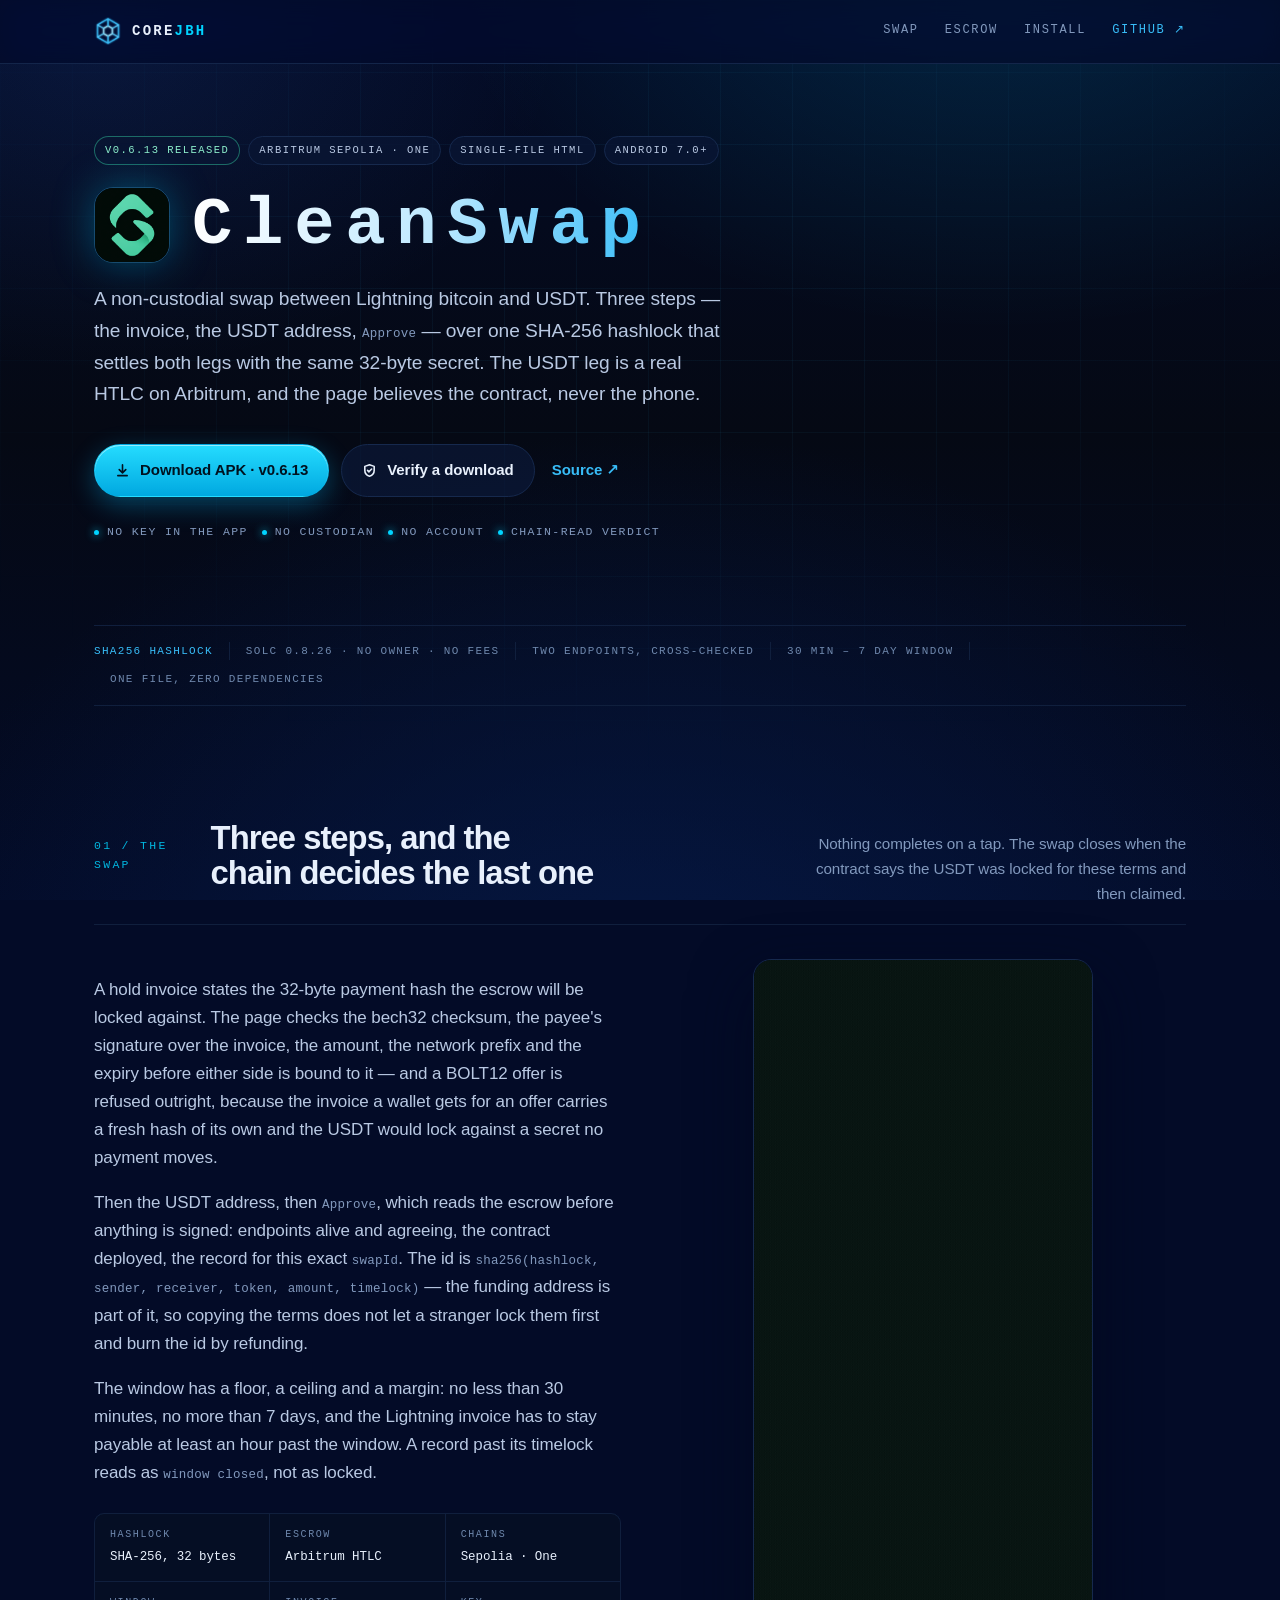
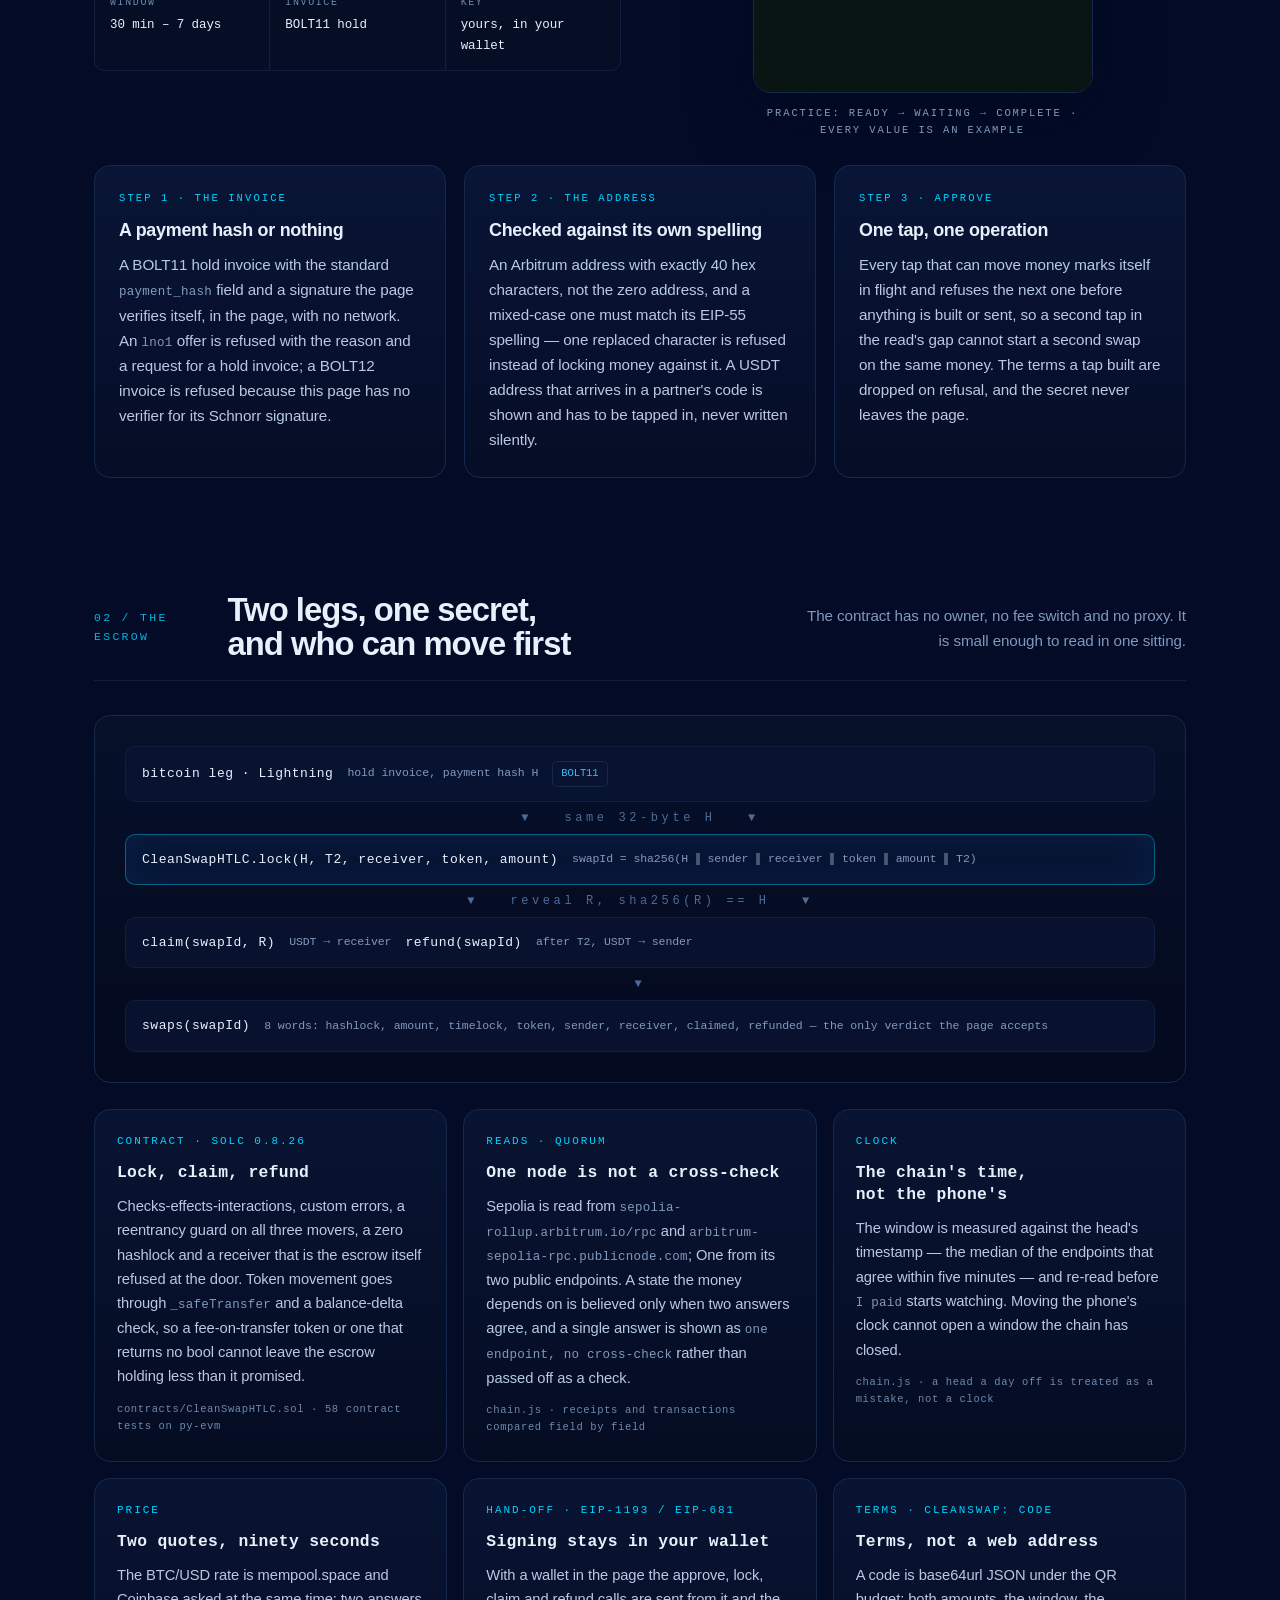
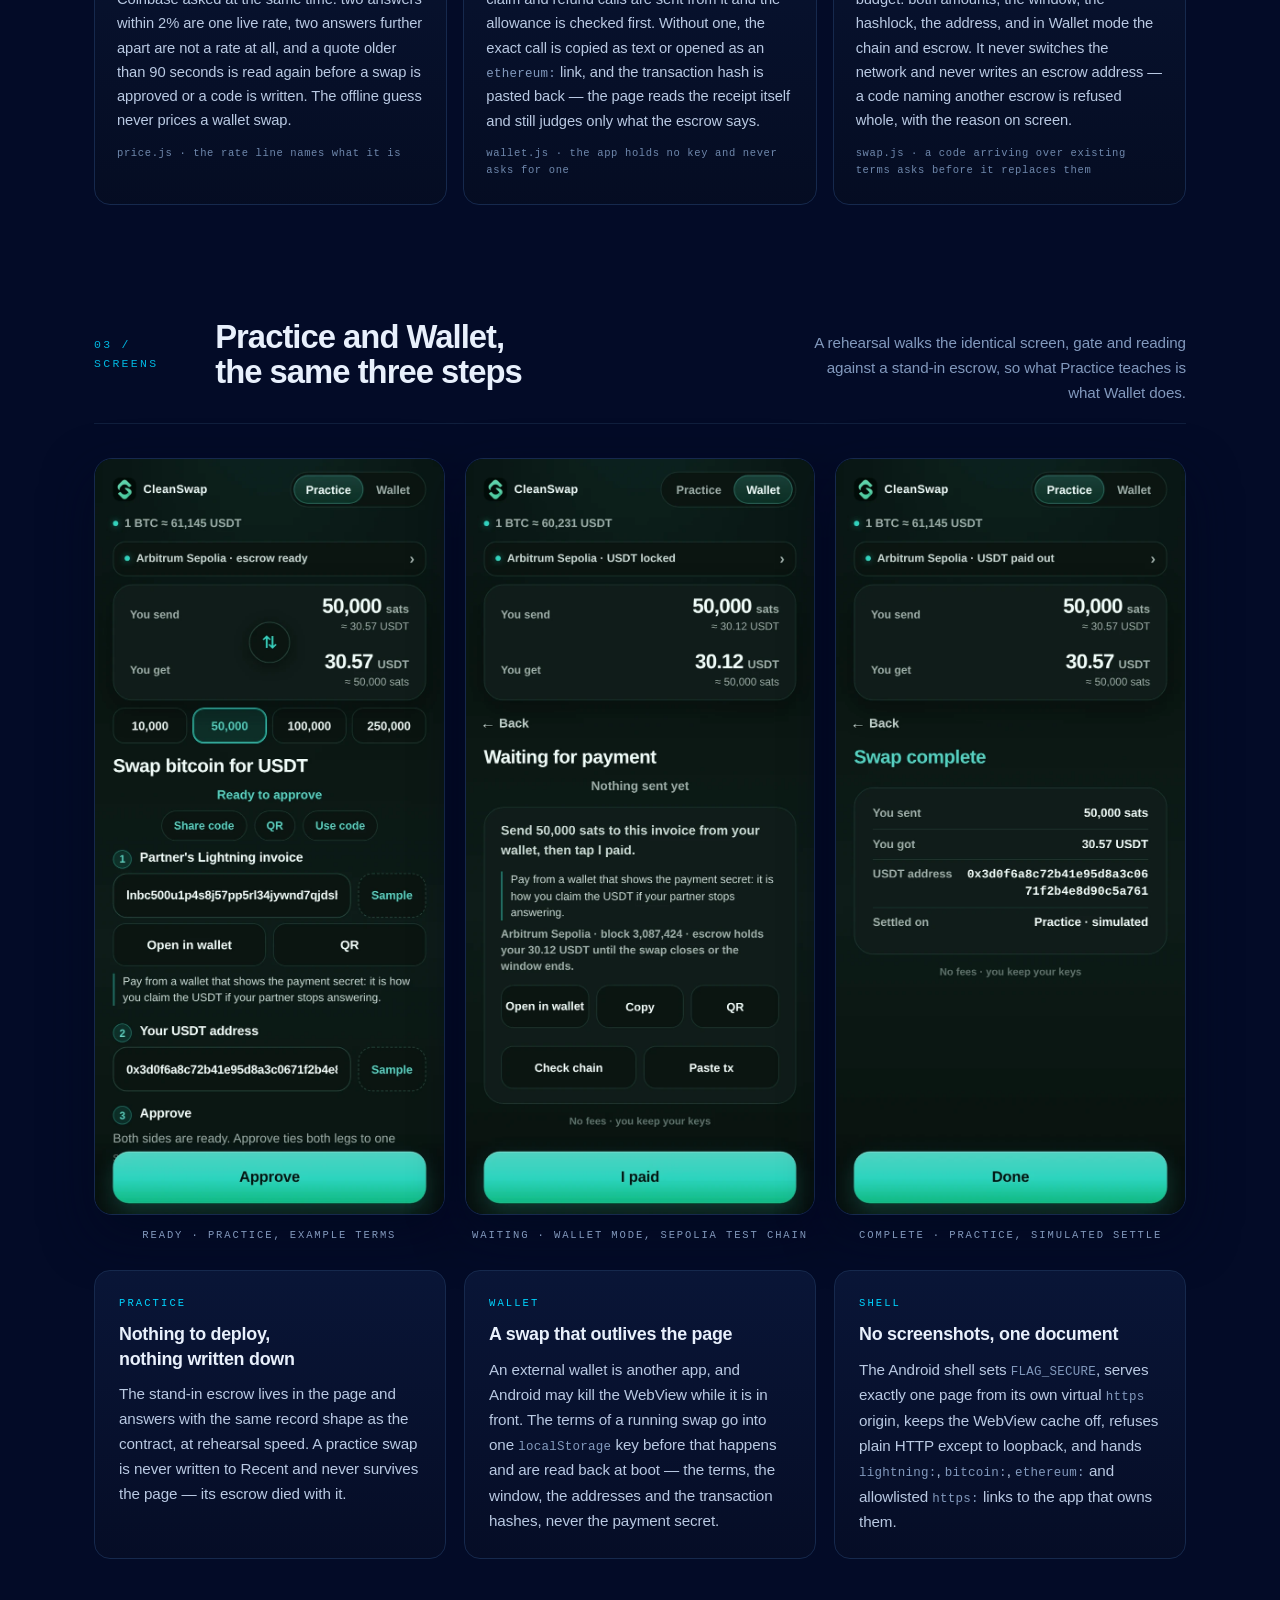
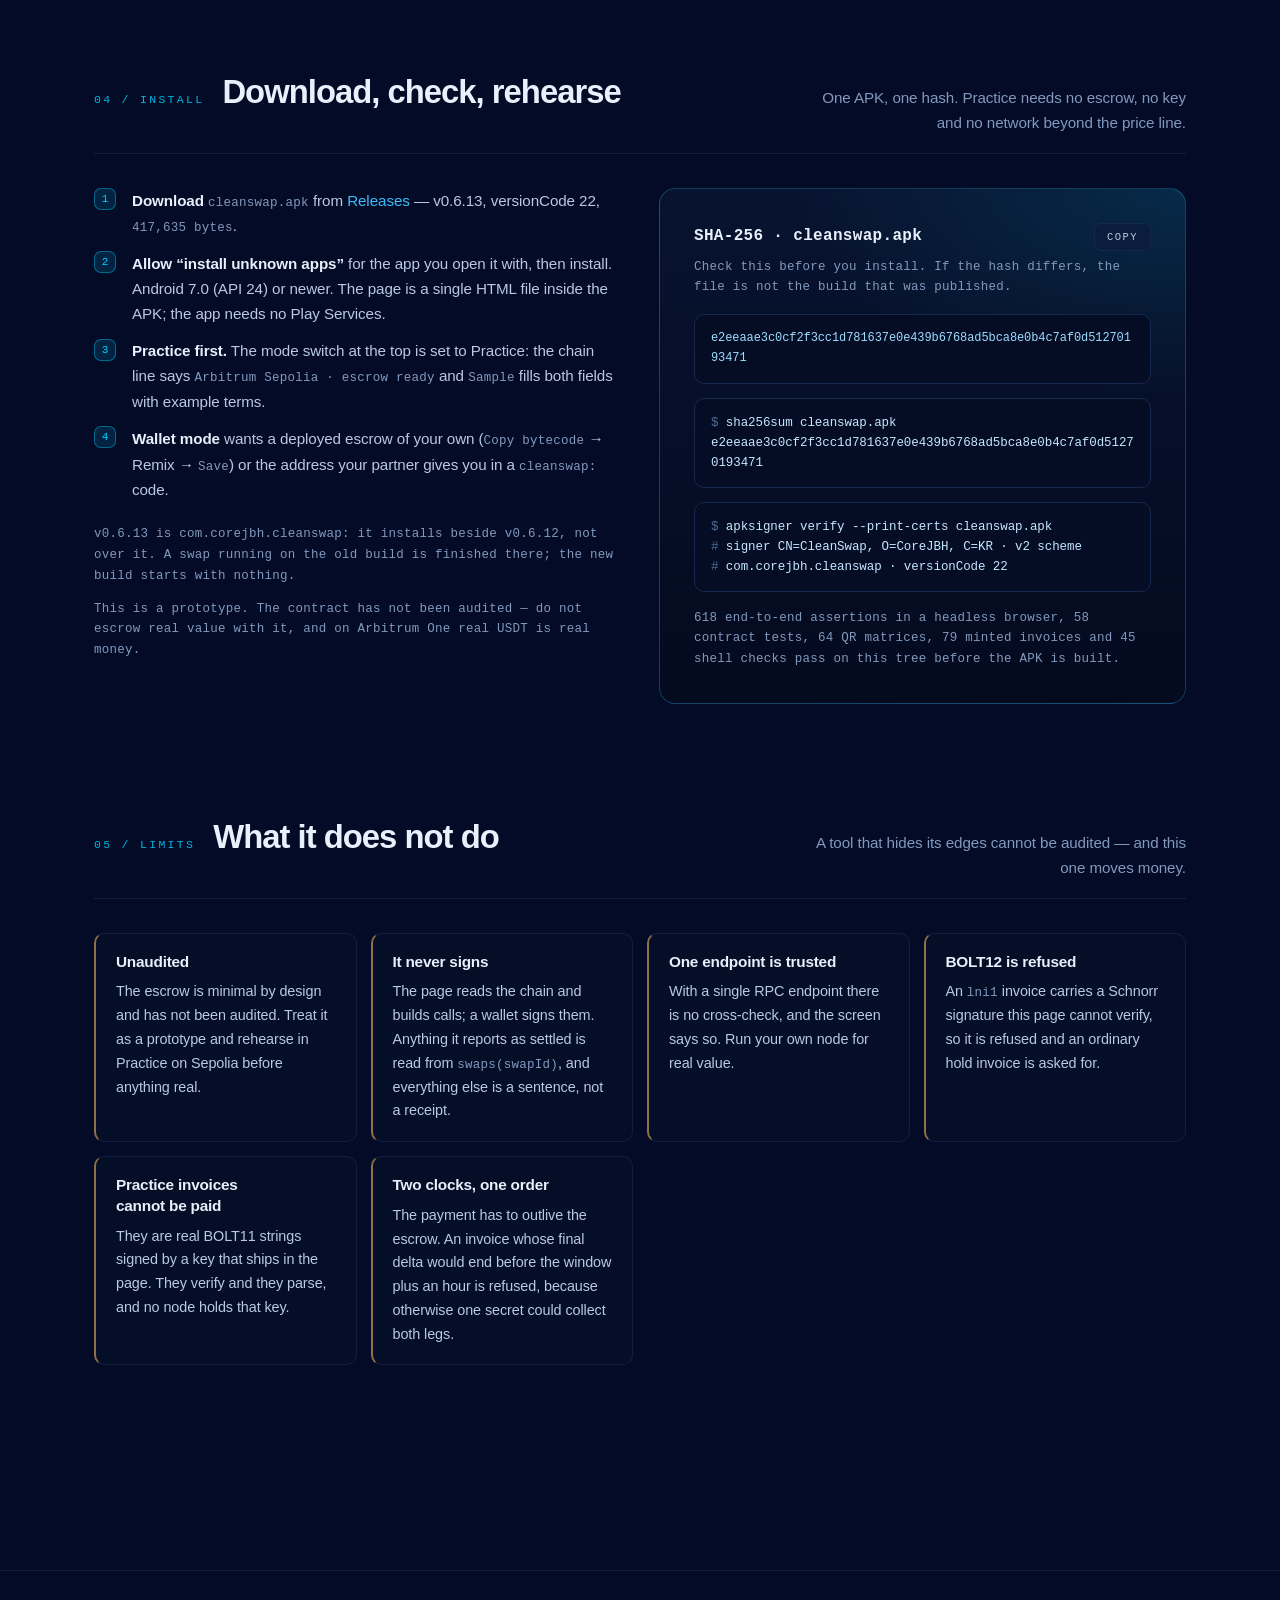
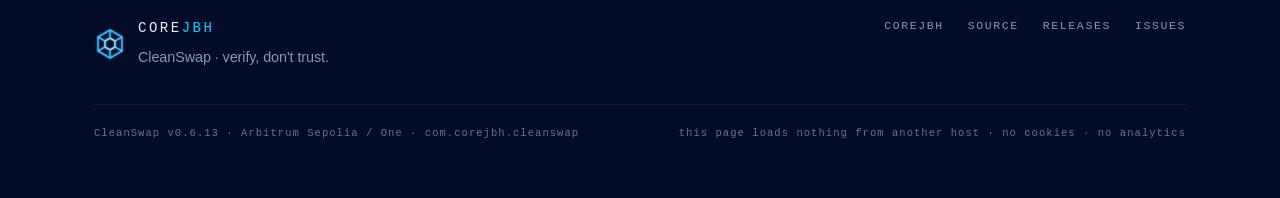
==== cleanswap/index.html @ 95253bc8 "Pages for ZeroWallet, CleanSwap and NodePulse: the four apps now each have one Hashes and PocketCore" ====
<!DOCTYPE html>
<html lang="en">
<head>
<meta charset="utf-8">
<meta name="viewport" content="width=device-width, initial-scale=1">
<title>CleanSwap — a Lightning bitcoin ⇄ USDT swap with both legs locked first</title>
<meta name="description" content="CleanSwap swaps Lightning bitcoin for USDT, or USDT for bitcoin, in one HTML file. A SHA-256 hashlock, a real HTLC escrow on Arbitrum, three steps, and a page that reads the chain instead of believing the phone. No key in the app, no custodian.">
<meta name="author" content="CoreJBH">
<meta name="theme-color" content="#030B27">
<meta name="color-scheme" content="dark">
<meta name="application-name" content="CoreJBH">
<meta name="mobile-web-app-capable" content="yes">
<meta name="apple-mobile-web-app-capable" content="yes">
<meta name="apple-mobile-web-app-status-bar-style" content="black">
<meta name="apple-mobile-web-app-title" content="CoreJBH">
<meta property="og:type" content="website">
<meta property="og:title" content="CleanSwap — Lightning bitcoin ⇄ USDT, both legs locked first">
<meta property="og:description" content="A non-custodial atomic swap in a single HTML file: one SHA-256 hashlock, a real escrow on Arbitrum, and a verdict the page reads from the contract.">
<meta property="og:url" content="https://corejbh.github.io/cleanswap/">
<meta property="og:image" content="https://corejbh.github.io/assets/img/icon-cleanswap-512.png">
<meta name="twitter:card" content="summary">
<link rel="canonical" href="https://corejbh.github.io/cleanswap/">
<link rel="icon" href="../assets/img/favicon-32.png?v=2026-11-28a" sizes="32x32" type="image/png">
<link rel="icon" href="../assets/img/icon-192.png?v=2026-11-28a" sizes="192x192" type="image/png">
<link rel="icon" href="../assets/img/icon-512.png?v=2026-11-28a" sizes="512x512" type="image/png">
<link rel="apple-touch-icon" href="../assets/img/apple-touch-icon.png?v=2026-11-28a" sizes="180x180">
<link rel="manifest" href="/manifest.webmanifest?v=2026-11-22g">
<link rel="stylesheet" href="../assets/css/site.css?v=2026-11-28a">
</head>
<body>
<a class="skip" href="#main">Skip to content</a>

<header class="site-head">
  <div class="wrap">
    <a class="brand" href="../" aria-label="CoreJBH home">
      <img class="brand-mark" src="../assets/img/tesseract-mark.png?v=2026-11-22f" width="30" height="30" alt="" decoding="async">
      <span class="word">CORE<span class="dot">JBH</span></span>
    </a>
    <nav class="site-nav" aria-label="Main">
      <a href="#swap">Swap</a>
      <a href="#escrow" class="opt">Escrow</a>
      <a href="#install">Install</a>
      <a class="gh" href="https://github.com/CoreJBH/cleanswap" rel="noopener">GitHub &#8599;</a>
    </nav>
  </div>
</header>

<main id="main">

  <section class="hero app-hero hero-solo">
    <div class="wrap hero-grid">
      <div class="hero-copy">
        <div class="badge-row">
          <span class="badge live">v0.6.13 released</span>
          <span class="badge">Arbitrum Sepolia · One</span>
          <span class="badge">single-file HTML</span>
          <span class="badge">Android 7.0+</span>
        </div>
        <div class="mark-row">
          <img class="app-icon" src="../assets/img/icon-cleanswap-512.png?v=2026-11-28a" width="76" height="76" alt="CleanSwap app icon: two mint-green arrows turning around each other" decoding="async">
          <h1 class="wordmark">CleanSwap</h1>
        </div>
        <p class="lead" style="margin-top:20px">A non-custodial swap between Lightning bitcoin and USDT. Three steps — the
          invoice, the USDT address, <span class="mono">Approve</span> — over one SHA-256 hashlock that settles both
          legs with the same 32-byte secret. The USDT leg is a real HTLC on Arbitrum, and the page believes the
          contract, never the phone.</p>
        <div class="actions">
          <a class="btn btn-primary" href="https://github.com/CoreJBH/cleanswap/releases/latest/download/cleanswap.apk" rel="noopener">
            <svg viewBox="0 0 16 16" aria-hidden="true" fill="none" stroke="currentColor" stroke-width="1.7" stroke-linecap="round" stroke-linejoin="round"><path d="M8 2v8M4.5 7 8 10.5 11.5 7M3 13.5h10"/></svg>
            Download APK · v0.6.13
          </a>
          <a class="btn btn-ghost" href="#install">
            <svg viewBox="0 0 16 16" aria-hidden="true" fill="none" stroke="currentColor" stroke-width="1.7" stroke-linecap="round" stroke-linejoin="round"><path d="M8 1.8 13 3.6v4.1c0 3-2 5.4-5 6.5-3-1.1-5-3.5-5-6.5V3.6L8 1.8Z"/><path d="m5.9 7.9 1.5 1.5 2.9-3"/></svg>
            Verify a download
          </a>
          <a class="btn btn-link" href="https://github.com/CoreJBH/cleanswap" rel="noopener">Source &#8599;</a>
        </div>
        <p class="hero-note">
          <span>no key in the app</span><span>no custodian</span><span>no account</span><span>chain-read verdict</span>
        </p>
      </div>
    </div>
  </section>

  <div class="wrap">
    <div class="strip" aria-label="At a glance">
      <span><b>sha256 hashlock</b></span>
      <span>solc 0.8.26 · no owner · no fees</span>
      <span>two endpoints, cross-checked</span>
      <span>30 min – 7 day window</span>
      <span>one file, zero dependencies</span>
    </div>
  </div>

  <section class="sec" id="swap">
    <div class="wrap">
      <div class="sec-head">
        <span class="idx">01 / THE SWAP</span>
        <h2>Three steps, and the chain decides the last one</h2>
        <p>Nothing completes on a tap. The swap closes when the contract says the USDT was locked for these terms and
          then claimed.</p>
      </div>

      <div class="two-col">
        <div>
          <p style="color:var(--ink-dim)">A hold invoice states the 32-byte payment hash the escrow will be locked
            against. The page checks the bech32 checksum, the payee's signature over the invoice, the amount, the
            network prefix and the expiry before either side is bound to it — and a BOLT12 offer is refused outright,
            because the invoice a wallet gets for an offer carries a fresh hash of its own and the USDT would lock
            against a secret no payment moves.</p>
          <p style="color:var(--ink-dim)">Then the USDT address, then <span class="mono">Approve</span>, which reads
            the escrow before anything is signed: endpoints alive and agreeing, the contract deployed, the record for
            this exact <span class="mono">swapId</span>. The id is
            <span class="mono">sha256(hashlock, sender, receiver, token, amount, timelock)</span> — the funding address
            is part of it, so copying the terms does not let a stranger lock them first and burn the id by
            refunding.</p>
          <p style="color:var(--ink-dim)">The window has a floor, a ceiling and a margin: no less than 30 minutes, no
            more than 7 days, and the Lightning invoice has to stay payable at least an hour past the window. A
            record past its timelock reads as <span class="mono">window closed</span>, not as locked.</p>

          <dl class="facts">
            <div><dt>hashlock</dt><dd>SHA-256, 32 bytes</dd></div>
            <div><dt>escrow</dt><dd>Arbitrum HTLC</dd></div>
            <div><dt>chains</dt><dd>Sepolia · One</dd></div>
            <div><dt>window</dt><dd>30 min – 7 days</dd></div>
            <div><dt>invoice</dt><dd>BOLT11 hold</dd></div>
            <div><dt>key</dt><dd>yours, in your wallet</dd></div>
          </dl>
        </div>

        <div class="shots" style="grid-template-columns:minmax(0,1fr);justify-items:center">
          <figure class="shot reveal shot-demo">
            <img src="../assets/img/cs-demo.gif" width="400" height="866" alt="CleanSwap in Practice mode: the form with an example invoice and address, Approve, the Waiting for payment screen, then Swap complete with the same 50,000 sats and 30.57 USDT" loading="lazy" decoding="async">
            <figcaption>Practice: ready → waiting → complete · every value is an example</figcaption>
          </figure>
        </div>
      </div>

      <div class="grid" style="margin-top:26px">
        <div class="card">
          <p class="kicker">Step 1 · the invoice</p>
          <h3>A payment hash or nothing</h3>
          <p>A BOLT11 hold invoice with the standard <span class="mono">payment_hash</span> field and a signature the
            page verifies itself, in the page, with no network. An <span class="mono">lno1</span> offer is refused
            with the reason and a request for a hold invoice; a BOLT12 invoice is refused because this page has no
            verifier for its Schnorr signature.</p>
        </div>
        <div class="card">
          <p class="kicker">Step 2 · the address</p>
          <h3>Checked against its own spelling</h3>
          <p>An Arbitrum address with exactly 40 hex characters, not the zero address, and a mixed-case one must
            match its EIP-55 spelling — one replaced character is refused instead of locking money against it. A
            USDT address that arrives in a partner's code is shown and has to be tapped in, never written silently.</p>
        </div>
        <div class="card">
          <p class="kicker">Step 3 · approve</p>
          <h3>One tap, one operation</h3>
          <p>Every tap that can move money marks itself in flight and refuses the next one before anything is built
            or sent, so a second tap in the read's gap cannot start a second swap on the same money. The terms a tap
            built are dropped on refusal, and the secret never leaves the page.</p>
        </div>
      </div>
    </div>
  </section>

  <section class="sec" id="escrow">
    <div class="wrap">
      <div class="sec-head">
        <span class="idx">02 / THE ESCROW</span>
        <h2>Two legs, one secret, and who can move first</h2>
        <p>The contract has no owner, no fee switch and no proxy. It is small enough to read in one sitting.</p>
      </div>

      <div class="arch reveal" role="img" aria-label="Diagram: the Lightning leg's invoice payment hash H is the same value the clean swap escrow locks against; the 32-byte secret R that pays the invoice also claims the USDT escrow, and after the timelock the escrow can be refunded.">
        <div class="layer"><span class="lbl">bitcoin leg · Lightning</span><span class="note">hold invoice, payment hash H</span><span class="chip">BOLT11</span></div>
        <div class="down">&#9660; &nbsp; same 32-byte H &nbsp; &#9660;</div>
        <div class="layer core"><span class="lbl">CleanSwapHTLC.lock(H, T2, receiver, token, amount)</span><span class="note">swapId = sha256(H ‖ sender ‖ receiver ‖ token ‖ amount ‖ T2)</span></div>
        <div class="down">&#9660; &nbsp; reveal R, sha256(R) == H &nbsp; &#9660;</div>
        <div class="layer"><span class="lbl">claim(swapId, R)</span><span class="note">USDT → receiver</span><span class="lbl">refund(swapId)</span><span class="note">after T2, USDT → sender</span></div>
        <div class="down">&#9660;</div>
        <div class="layer"><span class="lbl">swaps(swapId)</span><span class="note">8 words: hashlock, amount, timelock, token, sender, receiver, claimed, refunded — the only verdict the page accepts</span></div>
      </div>

      <div class="spec-grid" style="margin-top:26px">
        <article class="spec reveal">
          <p class="sym">Contract · solc 0.8.26</p>
          <h3>Lock, claim, refund</h3>
          <p>Checks-effects-interactions, custom errors, a reentrancy guard on all three movers, a zero hashlock and a
            receiver that is the escrow itself refused at the door. Token movement goes through
            <span class="mono">_safeTransfer</span> and a balance-delta check, so a fee-on-transfer token or one that
            returns no bool cannot leave the escrow holding less than it promised.</p>
          <span class="where">contracts/CleanSwapHTLC.sol · 58 contract tests on py-evm</span>
        </article>

        <article class="spec reveal">
          <p class="sym">Reads · quorum</p>
          <h3>One node is not a cross-check</h3>
          <p>Sepolia is read from <span class="mono">sepolia-rollup.arbitrum.io/rpc</span> and
            <span class="mono">arbitrum-sepolia-rpc.publicnode.com</span>; One from its two public endpoints. A state
            the money depends on is believed only when two answers agree, and a single answer is shown as
            <span class="mono">one endpoint, no cross-check</span> rather than passed off as a check.</p>
          <span class="where">chain.js · receipts and transactions compared field by field</span>
        </article>

        <article class="spec reveal">
          <p class="sym">Clock</p>
          <h3>The chain's time, not the phone's</h3>
          <p>The window is measured against the head's timestamp — the median of the endpoints that agree within five
            minutes — and re-read before <span class="mono">I paid</span> starts watching. Moving the phone's clock
            cannot open a window the chain has closed.</p>
          <span class="where">chain.js · a head a day off is treated as a mistake, not a clock</span>
        </article>

        <article class="spec reveal">
          <p class="sym">Price</p>
          <h3>Two quotes, ninety seconds</h3>
          <p>The BTC/USD rate is mempool.space and Coinbase asked at the same time: two answers within 2% are one live
            rate, two answers further apart are not a rate at all, and a quote older than 90 seconds is read again
            before a swap is approved or a code is written. The offline guess never prices a wallet swap.</p>
          <span class="where">price.js · the rate line names what it is</span>
        </article>

        <article class="spec reveal">
          <p class="sym">Hand-off · EIP-1193 / EIP-681</p>
          <h3>Signing stays in your wallet</h3>
          <p>With a wallet in the page the approve, lock, claim and refund calls are sent from it and the allowance is
            checked first. Without one, the exact call is copied as text or opened as an
            <span class="mono">ethereum:</span> link, and the transaction hash is pasted back — the page reads the
            receipt itself and still judges only what the escrow says.</p>
          <span class="where">wallet.js · the app holds no key and never asks for one</span>
        </article>

        <article class="spec reveal">
          <p class="sym">Terms · cleanswap: code</p>
          <h3>Terms, not a web address</h3>
          <p>A code is base64url JSON under the QR budget: both amounts, the window, the hashlock, the address, and in
            Wallet mode the chain and escrow. It never switches the network and never writes an escrow address — a
            code naming another escrow is refused whole, with the reason on screen.</p>
          <span class="where">swap.js · a code arriving over existing terms asks before it replaces them</span>
        </article>
      </div>
    </div>
  </section>

  <section class="sec" id="screens">
    <div class="wrap">
      <div class="sec-head">
        <span class="idx">03 / SCREENS</span>
        <h2>Practice and Wallet, the same three steps</h2>
        <p>A rehearsal walks the identical screen, gate and reading against a stand-in escrow, so what Practice teaches
          is what Wallet does.</p>
      </div>

      <div class="shots">
        <figure class="shot reveal">
          <img src="../assets/img/cs-ready.webp" width="760" height="1645" alt="CleanSwap ready to approve in Practice: Arbitrum Sepolia, 50,000 sats to 30.57 USDT, the partner's invoice field with a Sample button, the USDT address field, and the Approve button" loading="lazy" decoding="async">
          <figcaption>Ready · Practice, example terms</figcaption>
        </figure>
        <figure class="shot reveal">
          <img src="../assets/img/cs-wallet.webp" width="760" height="1645" alt="CleanSwap in Wallet mode: the chain line reads Arbitrum Sepolia, USDT locked, block 3,087,424, and the screen says Waiting for payment with I paid at the bottom" loading="lazy" decoding="async">
          <figcaption>Waiting · Wallet mode, Sepolia test chain</figcaption>
        </figure>
        <figure class="shot reveal">
          <img src="../assets/img/cs-complete.webp" width="760" height="1645" alt="CleanSwap Swap complete: 50,000 sats sent, 30.57 USDT received, the USDT address in full, and Settled on Practice · simulated" loading="lazy" decoding="async">
          <figcaption>Complete · Practice, simulated settle</figcaption>
        </figure>
      </div>

      <div class="grid" style="margin-top:26px">
        <div class="card">
          <p class="kicker">Practice</p>
          <h3>Nothing to deploy, nothing written down</h3>
          <p>The stand-in escrow lives in the page and answers with the same record shape as the contract, at
            rehearsal speed. A practice swap is never written to Recent and never survives the page — its escrow died
            with it.</p>
        </div>
        <div class="card">
          <p class="kicker">Wallet</p>
          <h3>A swap that outlives the page</h3>
          <p>An external wallet is another app, and Android may kill the WebView while it is in front. The terms of a
            running swap go into one <span class="mono">localStorage</span> key before that happens and are read back
            at boot — the terms, the window, the addresses and the transaction hashes, never the payment secret.</p>
        </div>
        <div class="card">
          <p class="kicker">Shell</p>
          <h3>No screenshots, one document</h3>
          <p>The Android shell sets <span class="mono">FLAG_SECURE</span>, serves exactly one page from its own
            virtual <span class="mono">https</span> origin, keeps the WebView cache off, refuses plain HTTP except to
            loopback, and hands <span class="mono">lightning:</span>, <span class="mono">bitcoin:</span>,
            <span class="mono">ethereum:</span> and allowlisted <span class="mono">https:</span> links to the app that
            owns them.</p>
        </div>
      </div>
    </div>
  </section>

  <section class="sec" id="install">
    <div class="wrap">
      <div class="sec-head">
        <span class="idx">04 / INSTALL</span>
        <h2>Download, check, rehearse</h2>
        <p>One APK, one hash. Practice needs no escrow, no key and no network beyond the price line.</p>
      </div>

      <div class="two-col">
        <div>
          <ul class="checks steps">
            <li><b>Download</b> <span class="mono">cleanswap.apk</span> from
              <a href="https://github.com/CoreJBH/cleanswap/releases/latest" rel="noopener">Releases</a> — v0.6.13,
              versionCode 22, <span class="mono">417,635 bytes</span>.</li>
            <li><b>Allow “install unknown apps”</b> for the app you open it with, then install. Android 7.0 (API 24)
              or newer. The page is a single HTML file inside the APK; the app needs no Play Services.</li>
            <li><b>Practice first.</b> The mode switch at the top is set to Practice: the chain line says
              <span class="mono">Arbitrum Sepolia · escrow ready</span> and <span class="mono">Sample</span> fills both
              fields with example terms.</li>
            <li><b>Wallet mode</b> wants a deployed escrow of your own (<span class="mono">Copy bytecode</span> →
              Remix → <span class="mono">Save</span>) or the address your partner gives you in a
              <span class="mono">cleanswap:</span> code.</li>
          </ul>
          <p class="mono" style="margin-top:22px">v0.6.13 is <span class="mono">com.corejbh.cleanswap</span>: it
            installs beside v0.6.12, not over it. A swap running on the old build is finished there; the new build
            starts with nothing.</p>
          <p class="mono">This is a prototype. The contract has not been audited — do not escrow real value with it,
            and on Arbitrum One real USDT is real money.</p>
        </div>

        <div class="verify">
          <div class="verify-head">
            <h3>SHA-256 · cleanswap.apk</h3>
            <button class="copy" type="button" data-copy="apk-sha">copy</button>
          </div>
          <p class="mono" style="margin:0">Check this before you install. If the hash differs, the file is not the
            build that was published.</p>
          <div class="hash">
            <code id="apk-sha">e2eeaae3c0cf2f3cc1d781637e0e439b6768ad5bca8e0b4c7af0d51270193471</code>
          </div>
          <pre class="cmd wrap"><span class="p">$</span> sha256sum cleanswap.apk
e2eeaae3c0cf2f3cc1d781637e0e439b6768ad5bca8e0b4c7af0d51270193471</pre>
          <pre class="cmd"><span class="p">$</span> apksigner verify --print-certs cleanswap.apk
<span class="p">#</span> signer CN=CleanSwap, O=CoreJBH, C=KR · v2 scheme
<span class="p">#</span> com.corejbh.cleanswap · versionCode 22</pre>
          <p class="mono" style="margin:16px 0 0">618 end-to-end assertions in a headless browser, 58 contract tests,
            64 QR matrices, 79 minted invoices and 45 shell checks pass on this tree before the APK is built.</p>
        </div>
      </div>
    </div>
  </section>

  <section class="sec" id="limits">
    <div class="wrap">
      <div class="sec-head">
        <span class="idx">05 / LIMITS</span>
        <h2>What it does not do</h2>
        <p>A tool that hides its edges cannot be audited — and this one moves money.</p>
      </div>
      <div class="limits">
        <div class="limit"><h3>Unaudited</h3><p>The escrow is minimal by design and has not been audited. Treat it as a prototype and rehearse in Practice on Sepolia before anything real.</p></div>
        <div class="limit"><h3>It never signs</h3><p>The page reads the chain and builds calls; a wallet signs them. Anything it reports as settled is read from <span class="mono">swaps(swapId)</span>, and everything else is a sentence, not a receipt.</p></div>
        <div class="limit"><h3>One endpoint is trusted</h3><p>With a single RPC endpoint there is no cross-check, and the screen says so. Run your own node for real value.</p></div>
        <div class="limit"><h3>BOLT12 is refused</h3><p>An <span class="mono">lni1</span> invoice carries a Schnorr signature this page cannot verify, so it is refused and an ordinary hold invoice is asked for.</p></div>
        <div class="limit"><h3>Practice invoices cannot be paid</h3><p>They are real BOLT11 strings signed by a key that ships in the page. They verify and they parse, and no node holds that key.</p></div>
        <div class="limit"><h3>Two clocks, one order</h3><p>The payment has to outlive the escrow. An invoice whose final delta would end before the window plus an hour is refused, because otherwise one secret could collect both legs.</p></div>
      </div>
    </div>
  </section>

</main>

<footer class="site-foot">
  <div class="wrap">
    <div class="foot-grid">
      <div class="foot-brand">
        <img class="brand-mark" src="../assets/img/tesseract-mark.png?v=2026-11-22f" width="30" height="30" alt="" decoding="async">
        <div>
          <div class="word">CORE<span class="dot" style="color:var(--cyan)">JBH</span></div>
          <p class="tagline">CleanSwap · verify, don't trust.</p>
        </div>
      </div>
      <nav class="foot-links" aria-label="Footer">
        <a href="../">CoreJBH</a>
        <a href="https://github.com/CoreJBH/cleanswap" rel="noopener">Source</a>
        <a href="https://github.com/CoreJBH/cleanswap/releases/latest" rel="noopener">Releases</a>
        <a href="https://github.com/CoreJBH/cleanswap/issues" rel="noopener">Issues</a>
      </nav>
    </div>
    <div class="foot-note">
      <span>CleanSwap v0.6.13 · Arbitrum Sepolia / One · com.corejbh.cleanswap</span>
      <span>this page loads nothing from another host · no cookies · no analytics</span>
    </div>
  </div>
</footer>

<script src="../assets/js/site.js?v=2026-11-22f" defer></script>
</body>
</html>
---- assets/css/site.css ----
/* CoreJBH — verify, don't trust.
   One stylesheet, no imports, no external fonts, no trackers. */

:root {
  --bg: #030b27;
  --bg-deep: #050914;
  --panel: #07122e;
  --panel-2: #0a1738;
  --line: #16294d;
  --line-soft: #101f3d;
  --ink: #e8f0fc;
  --ink-dim: #b9c9e3;
  --muted: #8299bd;
  --cyan: #00d4ff;
  --sky: #38bdf8;
  --violet: #7c8cf8;
  --good: #35d6a4;

  --mono: ui-monospace, "SFMono-Regular", "JetBrains Mono", "Cascadia Mono",
    "Roboto Mono", Menlo, Consolas, "Liberation Mono", monospace;
  --sans: -apple-system, BlinkMacSystemFont, "Segoe UI", Roboto,
    "Helvetica Neue", Arial, "Liberation Sans", "Noto Sans", system-ui, sans-serif;

  --radius: 16px;
  --radius-sm: 10px;
  --wrap: 1140px;
  --head-h: 64px;
}

*,
*::before,
*::after { box-sizing: border-box; }

html {
  -webkit-text-size-adjust: 100%;
  scroll-behavior: smooth;
  scroll-padding-top: calc(var(--head-h) + 20px);
}

body {
  margin: 0;
  background: var(--bg);
  color: var(--ink);
  font-family: var(--sans);
  font-size: 17px;
  line-height: 1.65;
  letter-spacing: -0.005em;
  -webkit-font-smoothing: antialiased;
  text-rendering: optimizeLegibility;
  overflow-x: hidden;
}

/* Ambient light + a faint engineering grid. Both are pure CSS. */
body::before {
  content: "";
  position: fixed;
  inset: 0;
  z-index: -2;
  background:
    radial-gradient(900px 620px at 78% -6%, rgba(0, 212, 255, 0.14), transparent 62%),
    radial-gradient(760px 560px at 8% 4%, rgba(56, 124, 248, 0.11), transparent 60%),
    radial-gradient(1100px 900px at 50% 118%, rgba(6, 26, 71, 0.9), transparent 70%),
    linear-gradient(180deg, #030b27 0%, #050914 48%, #030b27 100%);
}

body::after {
  content: "";
  position: fixed;
  inset: 0;
  z-index: -1;
  pointer-events: none;
  background-image:
    linear-gradient(to right, rgba(56, 189, 248, 0.055) 1px, transparent 1px),
    linear-gradient(to bottom, rgba(56, 189, 248, 0.055) 1px, transparent 1px);
  background-size: 72px 72px;
  mask-image: radial-gradient(ellipse 85% 70% at 50% 32%, #000 25%, transparent 78%);
  -webkit-mask-image: radial-gradient(ellipse 85% 70% at 50% 32%, #000 25%, transparent 78%);
}

img { max-width: 100%; height: auto; display: block; }

a { color: var(--sky); text-decoration: none; }
a:hover { color: #7fe4ff; }

:focus-visible {
  outline: 2px solid var(--cyan);
  outline-offset: 3px;
  border-radius: 4px;
}

::selection { background: rgba(0, 212, 255, 0.28); color: #fff; }

.wrap {
  width: 100%;
  max-width: var(--wrap);
  margin: 0 auto;
  padding: 0 24px;
}

.skip {
  position: absolute;
  left: -9999px;
  top: 8px;
  background: var(--cyan);
  color: #00121f;
  padding: 10px 16px;
  border-radius: 8px;
  font-weight: 700;
  z-index: 100;
}
.skip:focus { left: 16px; }

/* ---------------------------------------------------------------- header */

.site-head {
  position: sticky;
  top: 0;
  z-index: 50;
  height: var(--head-h);
  display: flex;
  align-items: center;
  background: rgba(3, 11, 39, 0.72);
  border-bottom: 1px solid rgba(22, 41, 77, 0.9);
  backdrop-filter: saturate(160%) blur(14px);
  -webkit-backdrop-filter: saturate(160%) blur(14px);
}

.site-head .wrap {
  display: flex;
  align-items: center;
  gap: 18px;
}

.brand {
  display: inline-flex;
  align-items: center;
  gap: 10px;
  color: var(--ink);
  font-weight: 700;
  letter-spacing: 0.02em;
  font-size: 15px;
}
.brand:hover { color: #fff; }
.brand .brand-mark { width: 28px; height: 28px; flex: none; }
.brand .word { font-family: var(--mono); font-size: 14px; letter-spacing: 0.16em; }
.brand .dot { color: var(--cyan); }

.site-nav {
  margin-left: auto;
  display: flex;
  align-items: center;
  gap: 26px;
  font-family: var(--mono);
  font-size: 12px;
  letter-spacing: 0.14em;
  text-transform: uppercase;
}
.site-nav a {
  color: var(--muted);
  padding: 6px 0;
  border-bottom: 1px solid transparent;
  transition: color 0.18s ease, border-color 0.18s ease;
}
.site-nav a:hover { color: var(--ink); border-bottom-color: var(--cyan); }
.site-nav .gh { color: var(--sky); }

@media (max-width: 760px) {
  .site-nav { gap: 18px; font-size: 11px; letter-spacing: 0.1em; }
  .site-nav a.opt { display: none; }
}

@media (max-width: 460px) {
  .wrap { padding: 0 18px; }
  .brand .word { display: none; }
  .site-nav { gap: 14px; }
  .site-nav a:not(.gh):not(:first-child) { display: none; }
  .actions { flex-direction: column; align-items: stretch; }
  .btn { white-space: normal; text-align: center; justify-content: center; }
  .hero-note { justify-content: flex-start; }
  .strip span { padding: 0 12px; }
  .facts { grid-template-columns: repeat(auto-fit, minmax(120px, 1fr)); }
}

/* ---------------------------------------------------------------- type */

.eyebrow {
  display: inline-flex;
  align-items: center;
  gap: 10px;
  font-family: var(--mono);
  font-size: 11.5px;
  letter-spacing: 0.22em;
  text-transform: uppercase;
  color: var(--sky);
  margin: 0 0 22px;
}
.eyebrow::before {
  content: "";
  width: 26px;
  height: 1px;
  background: linear-gradient(90deg, transparent, var(--cyan));
}

h1, h2, h3 {
  font-weight: 700;
  line-height: 1.06;
  letter-spacing: -0.03em;
  margin: 0;
  text-wrap: balance;
}

.display {
  font-size: clamp(2.6rem, 7.2vw, 5.1rem);
  line-height: 0.98;
  letter-spacing: -0.045em;
  font-weight: 800;
}
.display .glow {
  background: linear-gradient(96deg, #ffffff 12%, #bde9ff 42%, var(--cyan) 78%);
  -webkit-background-clip: text;
  background-clip: text;
  color: transparent;
}

h2 { font-size: clamp(1.5rem, 2.6vw, 2.05rem); }
.nm { text-transform: none; }   /* project names are proper nouns, not labels */
h3 { font-size: 1.12rem; letter-spacing: -0.015em; line-height: 1.35; }

.lead {
  font-size: clamp(1.02rem, 1.5vw, 1.2rem);
  color: var(--ink-dim);
  max-width: 60ch;
  margin: 22px 0 0;
}

.mono {
  font-family: var(--mono);
  font-size: 12.5px;
  letter-spacing: 0.02em;
  color: var(--muted);
}

.sec { padding: clamp(64px, 9vw, 116px) 0; }
.sec + .sec { padding-top: 0; }

.sec-head {
  display: flex;
  align-items: baseline;
  gap: 18px;
  margin-bottom: 34px;
  border-bottom: 1px solid var(--line-soft);
  padding-bottom: 18px;
}
.sec-head .idx {
  font-family: var(--mono);
  font-size: 11.5px;
  letter-spacing: 0.2em;
  color: var(--cyan);
  opacity: 0.85;
  padding-top: 6px;
}
.sec-head p {
  margin: 0;
  color: var(--muted);
  font-size: 0.95rem;
  max-width: 46ch;
  margin-left: auto;
  text-align: right;
}
@media (max-width: 780px) {
  .sec-head { flex-wrap: wrap; gap: 8px 14px; }
  .sec-head p { margin-left: 0; text-align: left; }
}

/* ---------------------------------------------------------------- buttons */

.actions {
  display: flex;
  flex-wrap: wrap;
  gap: 12px;
  margin-top: 34px;
}

.btn {
  display: inline-flex;
  align-items: center;
  gap: 10px;
  padding: 13px 20px;
  border-radius: 999px;
  border: 1px solid transparent;
  font-size: 0.94rem;
  font-weight: 600;
  letter-spacing: -0.005em;
  transition: transform 0.16s ease, box-shadow 0.2s ease, background 0.2s ease,
    border-color 0.2s ease, color 0.2s ease;
  white-space: nowrap;
}
.btn svg { width: 15px; height: 15px; flex: none; }
.btn:hover { transform: translateY(-1px); }

.btn-primary {
  background: linear-gradient(180deg, #25dcff, #00a8e0);
  color: #001220;
  box-shadow: 0 8px 26px rgba(0, 190, 255, 0.32), inset 0 1px 0 rgba(255, 255, 255, 0.5);
}
.btn-primary:hover {
  color: #001220;
  box-shadow: 0 12px 34px rgba(0, 200, 255, 0.45), inset 0 1px 0 rgba(255, 255, 255, 0.6);
}

.btn-ghost {
  background: rgba(12, 28, 62, 0.6);
  border-color: var(--line);
  color: var(--ink);
}
.btn-ghost:hover {
  border-color: rgba(56, 189, 248, 0.55);
  background: rgba(16, 38, 80, 0.75);
  color: #fff;
}

.btn-link {
  padding: 13px 4px;
  color: var(--sky);
  border-radius: 8px;
}
.btn-link:hover { color: #9ceeff; }

/* ---------------------------------------------------------------- hero */

.hero {
  position: relative;
  padding: clamp(56px, 8vw, 104px) 0 clamp(40px, 6vw, 72px);
}

.hero-grid {
  display: grid;
  grid-template-columns: minmax(0, 1.06fr) minmax(0, 0.94fr);
  gap: clamp(28px, 5vw, 64px);
  align-items: center;
}

/* the label's own homepage is typography-only: one column, no hero art */
.hero-solo .hero-grid { grid-template-columns: minmax(0, 1fr); }

@media (max-width: 820px) {
  .hero-grid { grid-template-columns: minmax(0, 1fr); }
}

.hero-copy { max-width: 720px; }

.hero-note {
  margin-top: 26px;
  font-family: var(--mono);
  font-size: 11.5px;
  letter-spacing: 0.12em;
  text-transform: uppercase;
  color: var(--muted);
  display: flex;
  flex-wrap: wrap;
  gap: 8px 14px;
  align-items: center;
}
.hero-note span { display: inline-flex; align-items: center; gap: 8px; }
.hero-note span::before {
  content: "";
  width: 5px;
  height: 5px;
  background: var(--cyan);
  box-shadow: 0 0 8px var(--cyan);
  border-radius: 50%;
}

/* primitive strip */
.strip {
  display: flex;
  flex-wrap: wrap;
  gap: 10px 0;
  padding: 16px 0;
  border-top: 1px solid var(--line-soft);
  border-bottom: 1px solid var(--line-soft);
  font-family: var(--mono);
  font-size: 11px;
  letter-spacing: 0.12em;
  text-transform: uppercase;
  color: #6f88ad;
}
.strip span { padding: 0 16px; border-right: 1px solid var(--line-soft); }
.strip span:first-child { padding-left: 0; }
.strip span:last-child { border-right: 0; }
.strip b { color: var(--sky); font-weight: 500; }

/* ---------------------------------------------------------------- cards */

.grid {
  display: grid;
  gap: 18px;
  grid-template-columns: repeat(auto-fit, minmax(258px, 1fr));
}

/* grid children may not force a track wider than the viewport */
.grid > *,
.two-col > *,
.spec-grid > *,
.hero-grid > *,
.about > *,
.flagship > *,
.limits > *,
.shots > *,
.facts > * { min-width: 0; }

.card {
  position: relative;
  background: linear-gradient(180deg, rgba(10, 23, 56, 0.92), rgba(6, 14, 38, 0.92));
  border: 1px solid var(--line);
  border-radius: var(--radius);
  padding: 24px;
  transition: border-color 0.2s ease, transform 0.2s ease, box-shadow 0.25s ease;
}
.card:hover {
  border-color: rgba(56, 189, 248, 0.45);
  transform: translateY(-2px);
  box-shadow: 0 18px 50px rgba(0, 10, 40, 0.55);
}
.card p { color: var(--ink-dim); margin: 10px 0 0; font-size: 0.95rem; }
.card .kicker {
  font-family: var(--mono);
  font-size: 10.5px;
  letter-spacing: 0.2em;
  text-transform: uppercase;
  color: var(--cyan);
  margin: 0 0 10px;
}

/* flagship */
.flagship {
  position: relative;
  overflow: hidden;
  display: grid;
  grid-template-columns: minmax(0, 1.15fr) minmax(0, 0.85fr);
  gap: clamp(24px, 4vw, 48px);
  align-items: center;
  padding: clamp(26px, 4vw, 46px);
  border-radius: 24px;
  border: 1px solid rgba(56, 189, 248, 0.3);
  background:
    radial-gradient(700px 380px at 88% 12%, rgba(0, 212, 255, 0.16), transparent 65%),
    linear-gradient(160deg, #0a1a44 0%, #06122f 55%, #050e26 100%);
  box-shadow: 0 30px 90px rgba(0, 8, 32, 0.7), inset 0 1px 0 rgba(120, 220, 255, 0.14);
}
@media (max-width: 860px) {
  .flagship { grid-template-columns: 1fr; }
  .flagship .facts { margin-top: 4px; }
}

.flag-head {
  display: flex;
  align-items: center;
  gap: 14px;
  margin-bottom: 18px;
}
.flag-head img {
  width: 62px;
  height: 62px;
  border-radius: 16px;
  border: 1px solid rgba(56, 189, 248, 0.35);
  box-shadow: 0 0 30px rgba(0, 212, 255, 0.35);
}
.flag-head .name {
  font-family: var(--mono);
  font-size: 1.4rem;
  letter-spacing: 0.22em;
  font-weight: 600;
}
.flag-head .sub {
  font-family: var(--mono);
  font-size: 11px;
  letter-spacing: 0.14em;
  text-transform: uppercase;
  color: var(--muted);
  margin-top: 4px;
}

.facts {
  display: grid;
  grid-template-columns: repeat(auto-fit, minmax(132px, 1fr));
  gap: 1px;
  margin: 26px 0 0;
  background: var(--line-soft);
  border: 1px solid var(--line-soft);
  border-radius: var(--radius-sm);
  overflow: hidden;
}
.facts div {
  background: rgba(5, 13, 34, 0.94);
  padding: 13px 15px;
}
.facts dt {
  font-family: var(--mono);
  font-size: 10px;
  letter-spacing: 0.16em;
  text-transform: uppercase;
  color: #6f88ad;
  margin: 0 0 4px;
}
.facts dd {
  margin: 0;
  font-family: var(--mono);
  font-size: 12.5px;
  color: var(--ink);
}
/* in the flagship card the facts are the right-hand column */
.flagship .facts {
  margin: 0;
  grid-template-columns: repeat(2, minmax(0, 1fr));
  align-self: center;
}

/* project card with icon */
.proj {
  display: flex;
  flex-direction: column;
  gap: 14px;
  text-decoration: none;
  color: inherit;
}
.proj:hover { color: inherit; }
.proj .top { display: flex; align-items: center; flex-wrap: wrap; gap: 6px 12px; }
.proj img { width: 42px; height: 42px; border-radius: 11px; border: 1px solid var(--line); }
.proj .pname {
  font-family: var(--mono);
  font-size: 13px;
  letter-spacing: 0.16em;
  font-weight: 600;
  color: var(--ink);
}
.proj .arrow {
  margin-left: auto;
  font-family: var(--mono);
  color: var(--muted);
  transition: transform 0.2s ease, color 0.2s ease;
}
.proj:hover .arrow { transform: translate(3px, -3px); color: var(--cyan); }
.proj .desc { color: var(--ink-dim); font-size: 0.94rem; margin: 0; }
.proj .meta {
  margin-top: auto;
  font-family: var(--mono);
  font-size: 10.5px;
  letter-spacing: 0.14em;
  text-transform: uppercase;
  color: #6f88ad;
}
.proj .top .pname { text-decoration: none; }
.proj .top .pname:hover { color: #9ceeff; }
.proj .ver {
  flex: none;
  font-family: var(--mono);
  font-size: 10px;
  letter-spacing: 0.1em;
  padding: 3px 8px;
  border-radius: 999px;
  border: 1px solid var(--line);
  color: var(--sky);
  background: rgba(9, 22, 52, 0.8);
}
.proj .desc code {
  font-size: 0.86em;
  color: #9ddcff;
  overflow-wrap: anywhere;
}
.proj .card-links {
  display: flex;
  flex-wrap: wrap;
  align-items: center;
  gap: 6px 16px;
  font-family: var(--mono);
  font-size: 10.5px;
  letter-spacing: 0.14em;
  text-transform: uppercase;
}
.proj .card-links .ver { margin-right: 2px; }
.proj .card-links a { color: var(--muted); text-decoration: none; }
.proj .card-links a:hover { color: var(--cyan); }

/* principles */
.principles { display: grid; gap: 18px; grid-template-columns: repeat(auto-fit, minmax(248px, 1fr)); }
.principle {
  border-left: 1px solid var(--line);
  padding: 4px 0 4px 22px;
}
.principle .n {
  font-family: var(--mono);
  font-size: 11px;
  letter-spacing: 0.2em;
  color: var(--cyan);
}
.principle h3 { margin: 10px 0 8px; }
.principle p { margin: 0; color: var(--ink-dim); font-size: 0.95rem; }

/* about */
.about {
  display: grid;
  grid-template-columns: minmax(0, 1fr);
  gap: 0;
}
.about > * { max-width: 760px; }
.about p { color: var(--ink-dim); }
.about p + p { margin-top: 14px; }

/* footer */
.site-foot {
  border-top: 1px solid var(--line-soft);
  padding: 46px 0 56px;
  margin-top: clamp(48px, 7vw, 96px);
}
.foot-grid {
  display: flex;
  flex-wrap: wrap;
  gap: 28px;
  justify-content: space-between;
  align-items: flex-start;
}
.foot-brand { display: flex; align-items: center; gap: 12px; }
.foot-brand .brand-mark { width: 32px; height: 32px; flex: none; }
.foot-brand .word { font-family: var(--mono); letter-spacing: 0.18em; font-size: 14px; }
.foot-brand .tagline { color: var(--muted); font-size: 0.9rem; margin: 6px 0 0; }
.foot-links {
  display: flex;
  flex-wrap: wrap;
  gap: 8px 24px;
  font-family: var(--mono);
  font-size: 11.5px;
  letter-spacing: 0.14em;
  text-transform: uppercase;
}
.foot-links a { color: var(--muted); }
.foot-links a:hover { color: var(--sky); }
.foot-note {
  margin-top: 34px;
  padding-top: 20px;
  border-top: 1px solid var(--line-soft);
  font-family: var(--mono);
  font-size: 10.5px;
  letter-spacing: 0.1em;
  color: #5f7599;
  display: flex;
  flex-wrap: wrap;
  gap: 6px 18px;
  justify-content: space-between;
}

/* ------------------------------------------------- pocketcore page bits */

.app-hero { padding-top: clamp(40px, 6vw, 72px); }

.badge-row { display: flex; flex-wrap: wrap; gap: 8px; margin: 0 0 22px; }
.badge {
  font-family: var(--mono);
  font-size: 10.5px;
  letter-spacing: 0.14em;
  text-transform: uppercase;
  padding: 5px 10px;
  border-radius: 999px;
  border: 1px solid var(--line);
  color: var(--ink-dim);
  background: rgba(9, 22, 52, 0.8);
}
.badge.live { border-color: rgba(53, 214, 164, 0.45); color: #8ef0cd; }
.badge.soon { color: #8fa6c9; border-style: dashed; }

.wordmark {
  font-family: var(--mono);
  font-size: clamp(2.2rem, 6.6vw, 4.2rem);
  letter-spacing: 0.16em;
  font-weight: 700;
  line-height: 1;
  margin: 0;
  background: linear-gradient(96deg, #ffffff, #bfe9ff 52%, #38bdf8);
  -webkit-background-clip: text;
  background-clip: text;
  color: transparent;
}

.spec-grid { display: grid; gap: 16px; grid-template-columns: repeat(auto-fit, minmax(268px, 1fr)); }
.spec {
  background: linear-gradient(180deg, rgba(9, 21, 51, 0.95), rgba(5, 13, 34, 0.95));
  border: 1px solid var(--line);
  border-radius: var(--radius);
  padding: 22px 22px 24px;
  position: relative;
  overflow: hidden;
}
.spec::before {
  content: "";
  position: absolute;
  inset: 0 0 auto 0;
  height: 1px;
  background: linear-gradient(90deg, transparent, rgba(0, 212, 255, 0.5), transparent);
  opacity: 0;
  transition: opacity 0.2s ease;
}
.spec:hover::before { opacity: 1; }
.spec .sym {
  font-family: var(--mono);
  font-size: 11px;
  letter-spacing: 0.18em;
  text-transform: uppercase;
  color: var(--cyan);
  margin: 0 0 12px;
}
.spec h3 { font-size: 1.02rem; margin-bottom: 10px; font-family: var(--mono); letter-spacing: 0.02em; }
.spec p { margin: 0; color: var(--ink-dim); font-size: 0.92rem; }
.spec .where {
  display: block;
  margin-top: 12px;
  font-family: var(--mono);
  font-size: 10.5px;
  letter-spacing: 0.06em;
  color: #6f88ad;
  word-break: break-word;
}

/* architecture diagram */
.arch {
  display: grid;
  gap: 10px;
  padding: clamp(18px, 3vw, 30px);
  border: 1px solid var(--line);
  border-radius: var(--radius);
  background: linear-gradient(180deg, rgba(7, 17, 43, 0.9), rgba(4, 11, 30, 0.95));
  font-family: var(--mono);
  font-size: 13px;
}
.arch .layer {
  display: flex;
  flex-wrap: wrap;
  align-items: center;
  gap: 10px 14px;
  padding: 14px 16px;
  border: 1px solid var(--line-soft);
  border-radius: var(--radius-sm);
  background: rgba(10, 23, 56, 0.6);
}
.arch .layer .lbl { color: var(--ink); letter-spacing: 0.04em; }
.arch .layer .note { color: var(--muted); font-size: 11.5px; }
.arch .layer.core { border-color: rgba(0, 212, 255, 0.4); box-shadow: inset 0 0 40px rgba(0, 150, 255, 0.12); }
.arch .down {
  text-align: center;
  color: #4d6b96;
  letter-spacing: 0.3em;
  font-size: 12px;
  line-height: 1;
}
.arch .chip {
  font-family: var(--mono);
  font-size: 10.5px;
  padding: 3px 8px;
  border-radius: 5px;
  border: 1px solid var(--line);
  color: var(--sky);
}

.two-col {
  display: grid;
  grid-template-columns: minmax(0, 1fr) minmax(0, 1fr);
  gap: clamp(20px, 3.5vw, 38px);
  align-items: start;
}
@media (max-width: 860px) { .two-col { grid-template-columns: 1fr; } }

ul.checks { list-style: none; margin: 0; padding: 0; display: grid; gap: 12px; }
ul.checks li {
  position: relative;
  padding-left: 26px;
  color: var(--ink-dim);
  font-size: 0.95rem;
}
ul.checks li::before {
  content: "";
  position: absolute;
  left: 4px;
  top: 0.62em;
  width: 7px;
  height: 7px;
  border-radius: 2px;
  background: var(--cyan);
  box-shadow: 0 0 10px rgba(0, 212, 255, 0.8);
}
ul.checks li b { color: var(--ink); font-weight: 600; }

ul.checks.steps { counter-reset: step; }
ul.checks.steps li { padding-left: 38px; }
ul.checks.steps li::before {
  counter-increment: step;
  content: counter(step);
  top: 0.05em;
  left: 0;
  width: 22px;
  height: 22px;
  border-radius: 7px;
  background: rgba(0, 212, 255, 0.12);
  border: 1px solid rgba(0, 212, 255, 0.4);
  box-shadow: none;
  color: var(--cyan);
  font-family: var(--mono);
  font-size: 11px;
  display: grid;
  place-items: center;
}

/* an app page carries the app's own mark beside its wordmark */
.mark-row {
  display: flex;
  align-items: center;
  gap: clamp(14px, 2.4vw, 22px);
  flex-wrap: wrap;
}
.mark-row .app-icon {
  width: 76px;
  height: 76px;
  flex: none;
  border-radius: 19px;
  border: 1px solid rgba(56, 189, 248, 0.35);
  box-shadow: 0 0 40px rgba(0, 212, 255, 0.34), 0 10px 30px rgba(0, 8, 30, 0.6);
}
@media (max-width: 560px) {
  .mark-row .app-icon { width: 56px; height: 56px; border-radius: 15px; }
  .mark-row .wordmark { letter-spacing: 0.1em; }
}

/* screenshots */
.shots {
  display: grid;
  gap: 26px 20px;
  grid-template-columns: repeat(3, minmax(0, 1fr));
  align-items: start;
}
@media (max-width: 1000px) {
  .shots { grid-template-columns: repeat(2, minmax(0, 1fr)); }
}
@media (max-width: 720px) {
  .shots { grid-template-columns: minmax(0, 1fr); }
}
.shot { margin: 0; display: grid; gap: 12px; justify-items: center; }
.shot img {
  width: 100%;
  border-radius: 18px;
  border: 1px solid var(--line);
  box-shadow: 0 20px 50px rgba(0, 8, 30, 0.6);
}
/* the Android status card is a wide, short strip: it has no phone frame, and it
   sits against the middle of the tall screens beside it instead of their top edge */
.shot-wide { align-self: center; gap: 16px; }
.shot-wide img {
  border: 0;
  border-radius: 0;
  box-shadow: none;
  filter: drop-shadow(0 16px 30px rgba(0, 8, 32, 0.75));
}
.shot figcaption {
  font-family: var(--mono);
  font-size: 10.5px;
  letter-spacing: 0.18em;
  text-transform: uppercase;
  color: var(--muted);
  text-align: center;
}
.shots.two { grid-template-columns: repeat(2, minmax(0, 1fr)); }
@media (max-width: 720px) { .shots.two { grid-template-columns: minmax(0, 1fr); } }
.shot-demo { max-width: 340px; }
.shot-demo img { box-shadow: 0 24px 60px rgba(0, 8, 30, 0.7); }

/* verify block */
.verify {
  border: 1px solid rgba(56, 189, 248, 0.28);
  border-radius: var(--radius);
  background:
    radial-gradient(600px 320px at 100% 0%, rgba(0, 212, 255, 0.12), transparent 65%),
    linear-gradient(180deg, rgba(8, 20, 49, 0.95), rgba(4, 11, 30, 0.95));
  padding: clamp(22px, 3.4vw, 34px);
}
.verify-head {
  display: flex;
  align-items: center;
  justify-content: space-between;
  gap: 14px;
  margin-bottom: 6px;
}
.verify-head h3 {
  margin: 0;
  font-family: var(--mono);
  font-size: 1rem;
  letter-spacing: 0.02em;
}

.hash {
  display: flex;
  align-items: center;
  gap: 12px;
  margin: 16px 0 0;
  padding: 14px 16px;
  border: 1px solid var(--line);
  border-radius: var(--radius-sm);
  background: #040d24;
  font-family: var(--mono);
  font-size: 12px;
  color: #9ddcff;
  word-break: break-all;
}
.hash code { flex: 1; min-width: 0; overflow-wrap: anywhere; }
.copy {
  flex: none;
  font-family: var(--mono);
  font-size: 10.5px;
  letter-spacing: 0.14em;
  text-transform: uppercase;
  padding: 7px 12px;
  border-radius: 7px;
  border: 1px solid var(--line);
  background: rgba(12, 28, 62, 0.9);
  color: var(--ink-dim);
  cursor: pointer;
}
.copy:hover { border-color: rgba(0, 212, 255, 0.6); color: #fff; }

pre.cmd {
  margin: 14px 0 0;
  padding: 14px 16px;
  border: 1px solid var(--line);
  border-radius: var(--radius-sm);
  background: #040d24;
  overflow-x: auto;
  font-family: var(--mono);
  font-size: 12.5px;
  color: #c6e5ff;
  line-height: 1.6;
}
pre.cmd .p { color: #4d6b96; }
pre.cmd.wrap { white-space: pre-wrap; word-break: break-all; overflow-x: visible; }

/* limits */
.limits { display: grid; gap: 14px; grid-template-columns: repeat(auto-fit, minmax(260px, 1fr)); }
.limit {
  border: 1px solid var(--line-soft);
  border-left: 2px solid rgba(255, 196, 92, 0.55);
  border-radius: var(--radius-sm);
  padding: 18px 20px;
  background: rgba(8, 17, 40, 0.7);
}
.limit h3 { font-size: 0.96rem; margin: 0 0 8px; }
.limit p { margin: 0; color: var(--ink-dim); font-size: 0.9rem; }

/* ------------------------------------------------------------ privacy doc */

.doc {
  max-width: 800px;
  margin: 0 auto;
  padding: clamp(36px, 6vw, 72px) 0 0;
}
.doc h1 { font-size: clamp(2rem, 4.4vw, 3rem); letter-spacing: -0.035em; }
.doc .updated {
  font-family: var(--mono);
  font-size: 11px;
  letter-spacing: 0.16em;
  text-transform: uppercase;
  color: var(--muted);
  margin: 18px 0 0;
}
.doc h2 {
  font-size: 1.3rem;
  margin: 46px 0 14px;
  padding-top: 22px;
  border-top: 1px solid var(--line-soft);
  letter-spacing: -0.02em;
}
.doc h3 { font-size: 1.02rem; margin: 26px 0 8px; }
.doc p { color: var(--ink-dim); }
.doc p + p { margin-top: 12px; }
.doc ul { color: var(--ink-dim); padding-left: 20px; }
.doc ul li { margin: 8px 0; }
.doc ul li::marker { color: var(--cyan); }
.doc strong { color: var(--ink); }
.doc table {
  width: 100%;
  border-collapse: collapse;
  margin: 18px 0 0;
  font-size: 0.92rem;
}
.doc th, .doc td {
  text-align: left;
  padding: 12px 14px;
  border-bottom: 1px solid var(--line-soft);
  vertical-align: top;
}
.doc th {
  font-family: var(--mono);
  font-size: 10.5px;
  letter-spacing: 0.14em;
  text-transform: uppercase;
  color: #6f88ad;
  font-weight: 500;
}
.doc td { color: var(--ink-dim); }
.doc td code, .doc p code, .doc li code {
  font-family: var(--mono);
  font-size: 0.86em;
  color: #9ddcff;
  background: rgba(0, 130, 200, 0.1);
  padding: 1px 5px;
  border-radius: 4px;
  word-break: break-word;
}
.doc .ko {
  margin-top: 46px;
  padding: 24px 26px;
  border: 1px solid var(--line);
  border-radius: var(--radius);
  background: rgba(8, 18, 44, 0.8);
}
.doc .ko h2 { margin-top: 0; border-top: 0; padding-top: 0; }
.doc .back { margin-top: 40px; }

/* reveal on scroll is intentionally additive: content is never hidden by CSS,
   so the page reads fully with scripts blocked or printed. */
.reveal { transition: none; }
@media (prefers-reduced-motion: reduce) {
  html { scroll-behavior: auto; }
  .btn:hover, .card:hover { transform: none; }
  * { animation-duration: 0.001ms !important; }
}
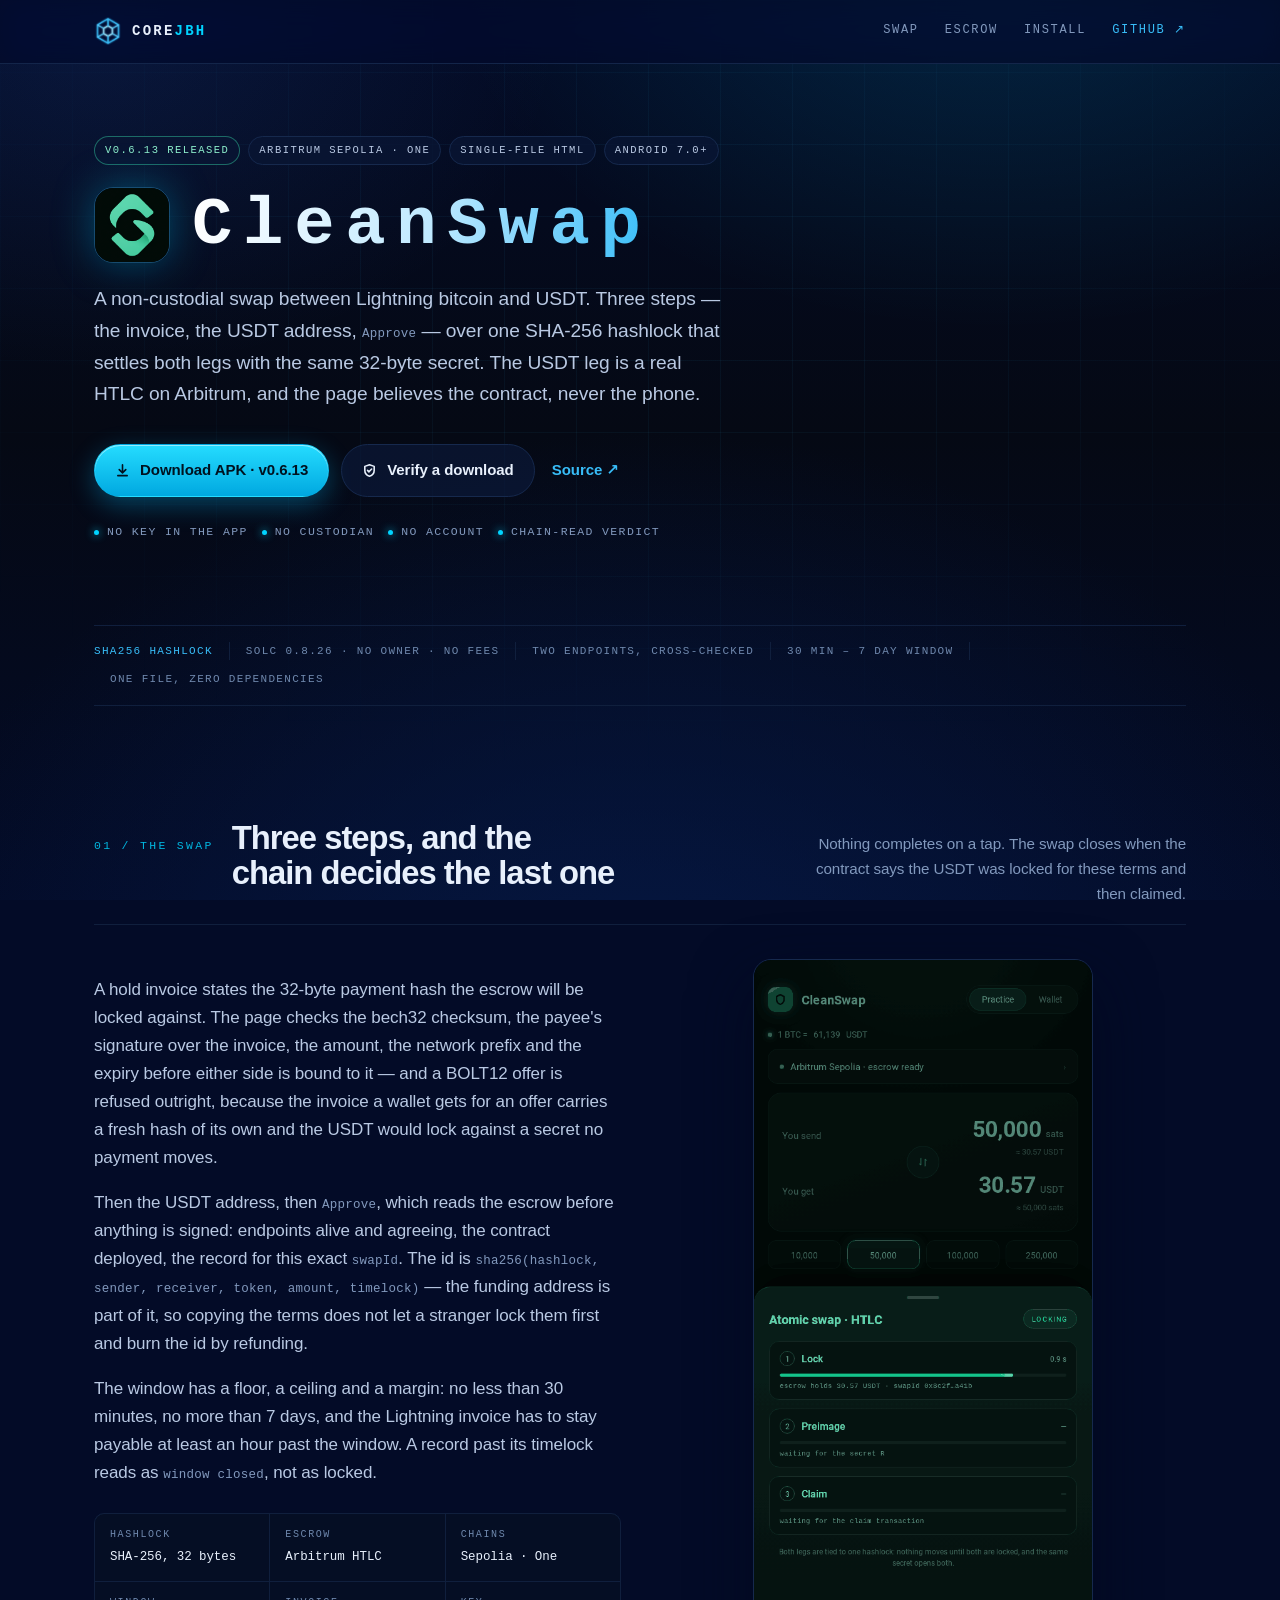
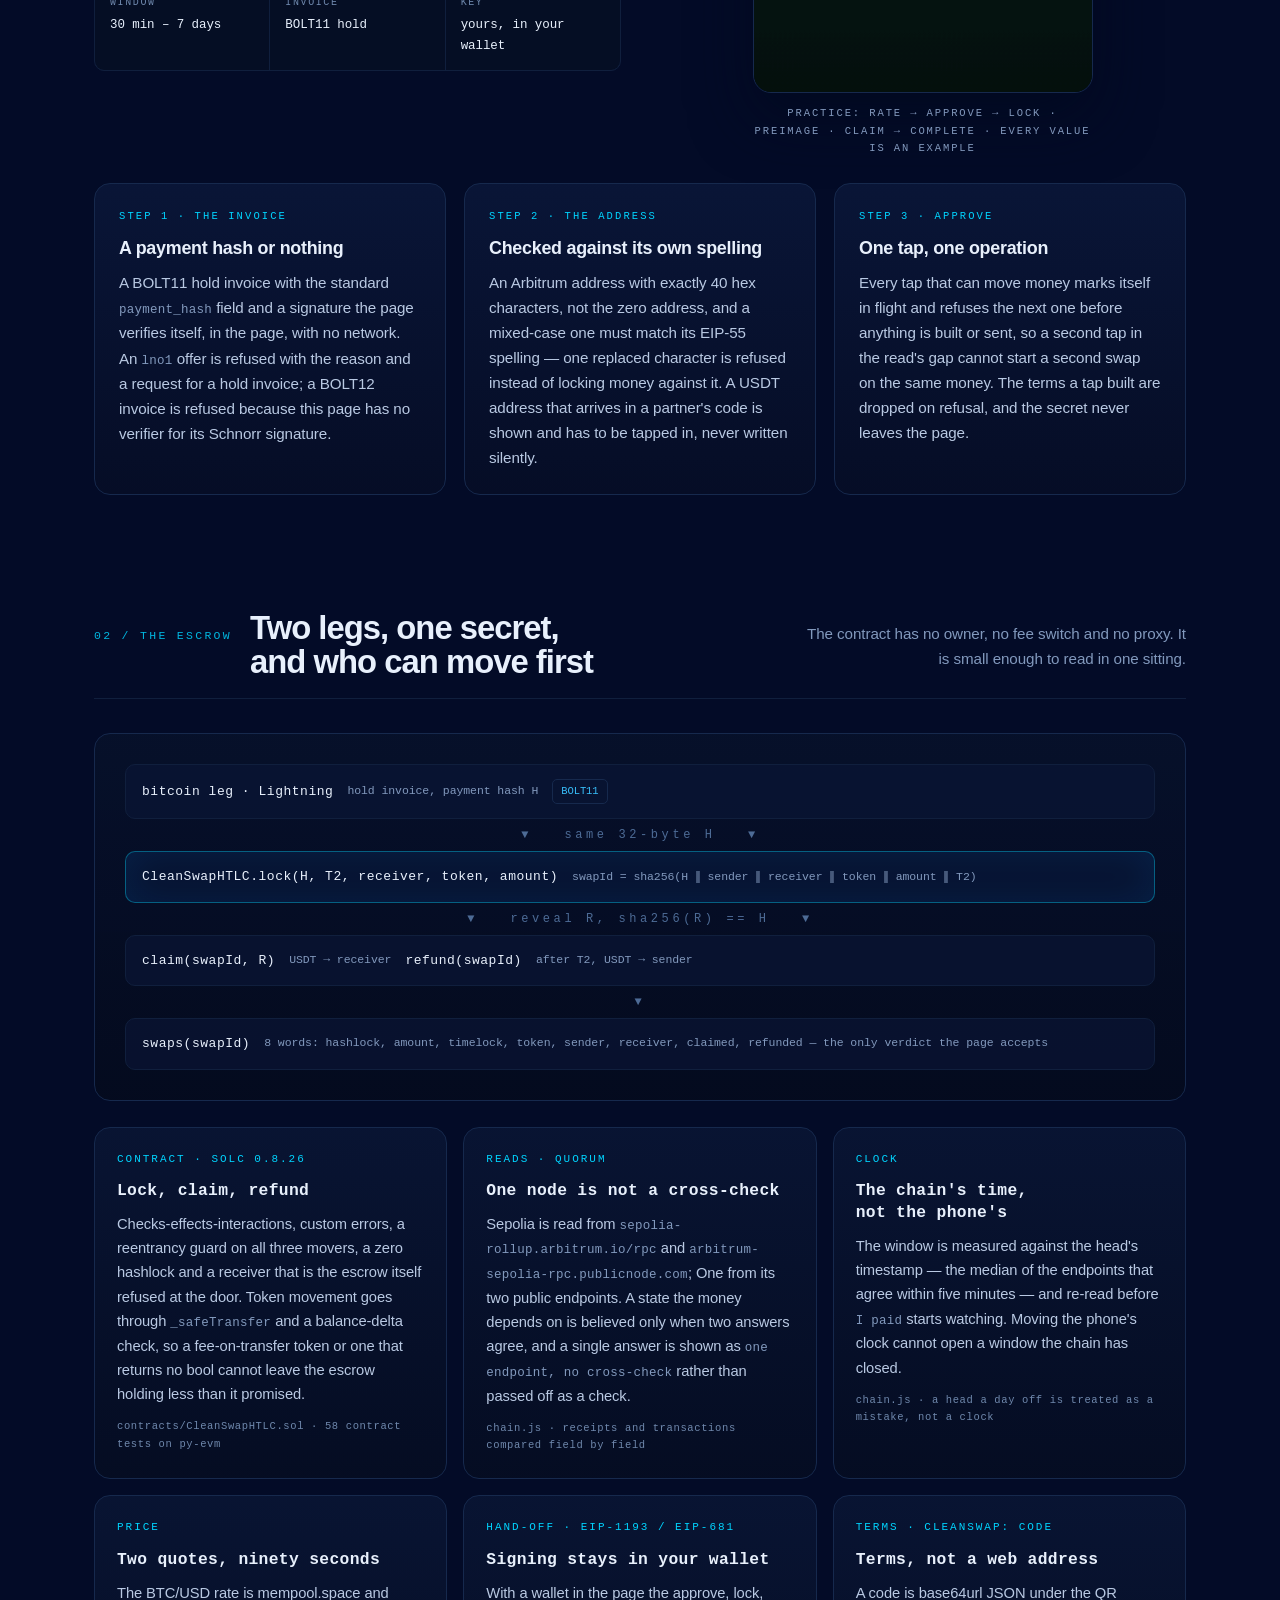
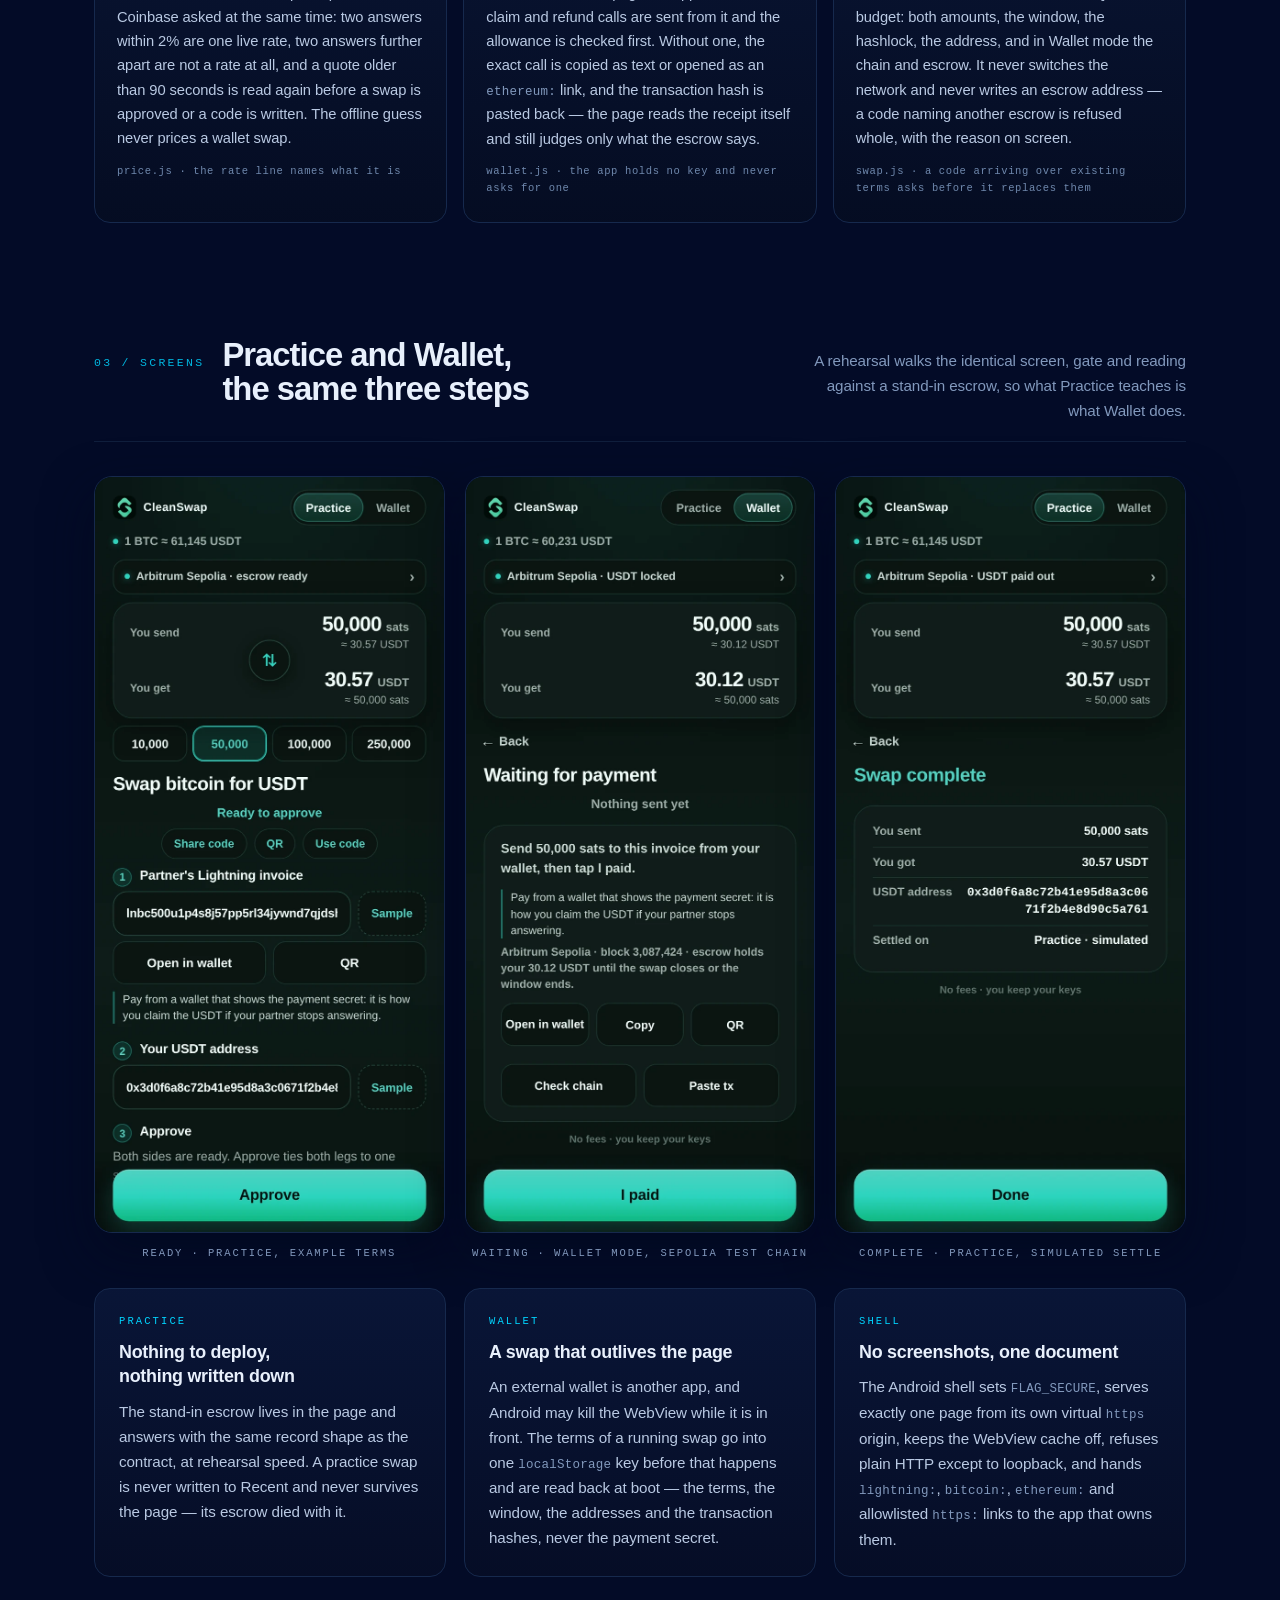
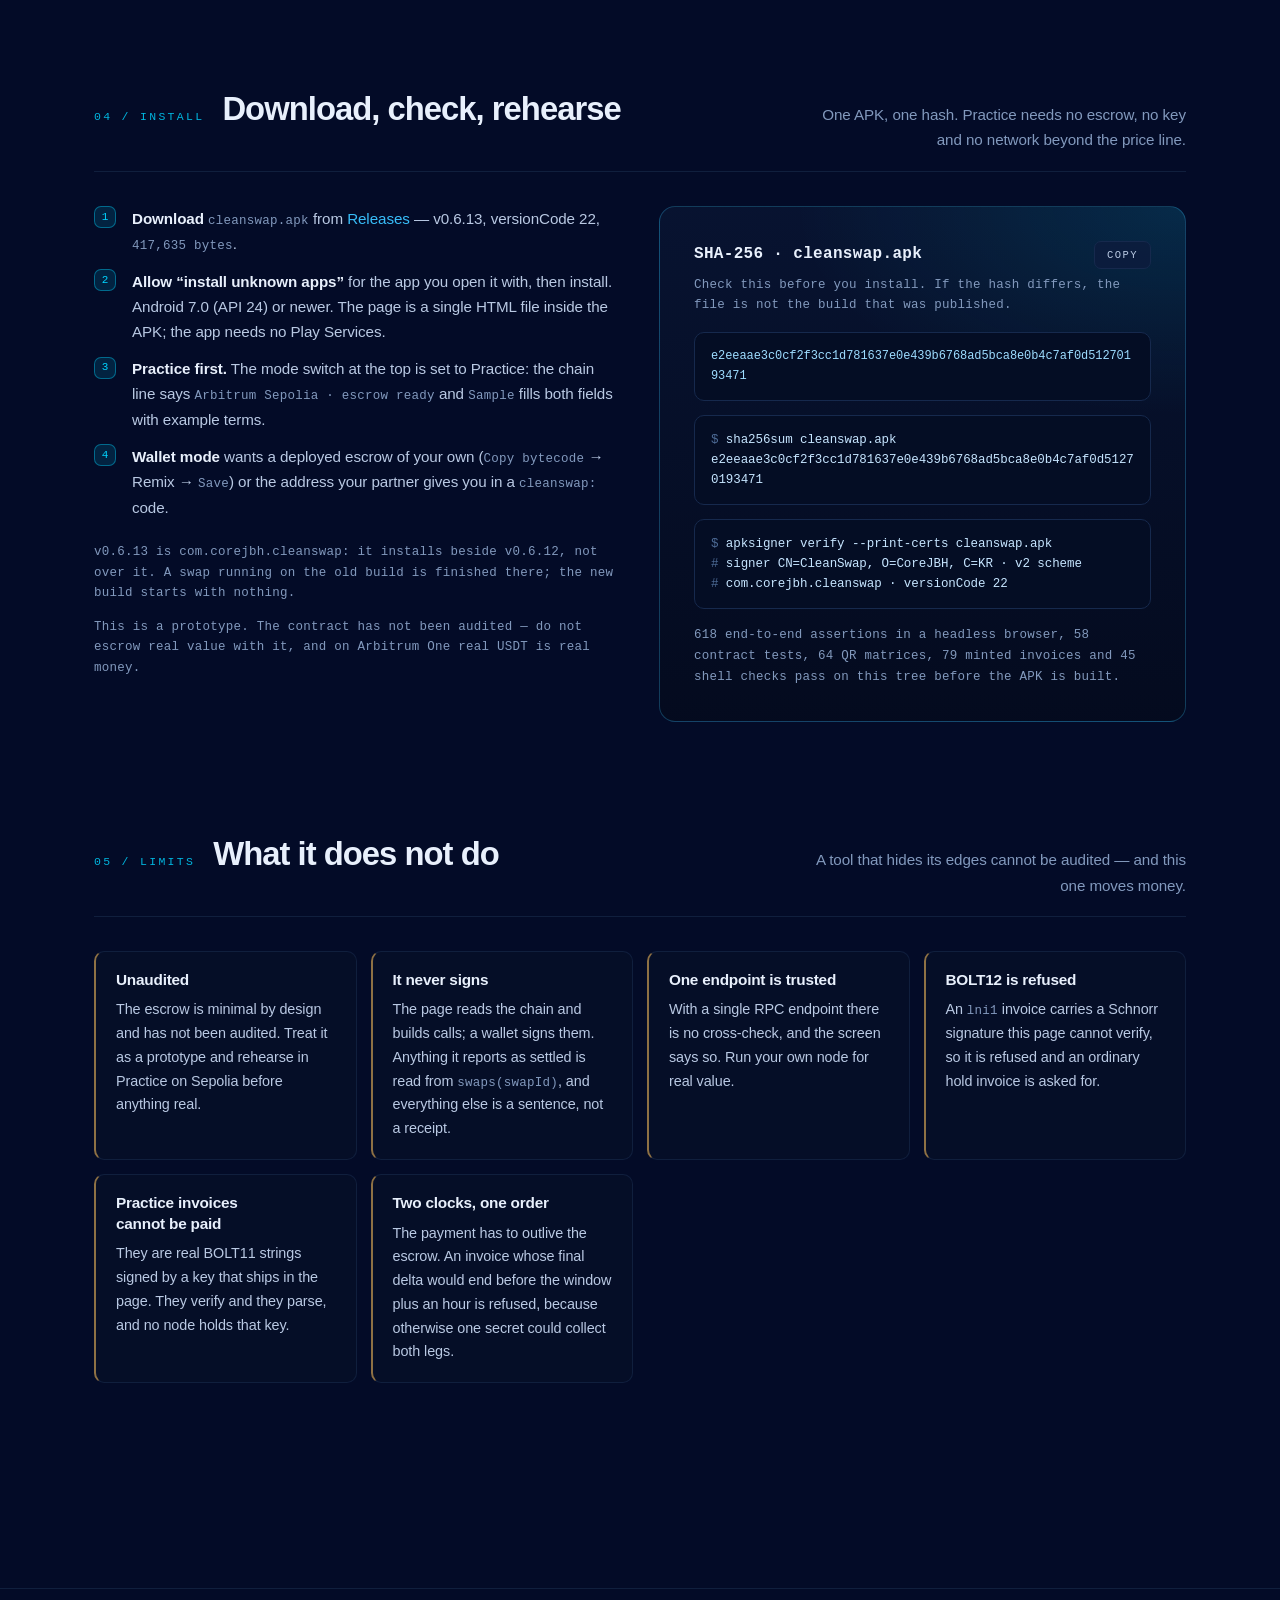
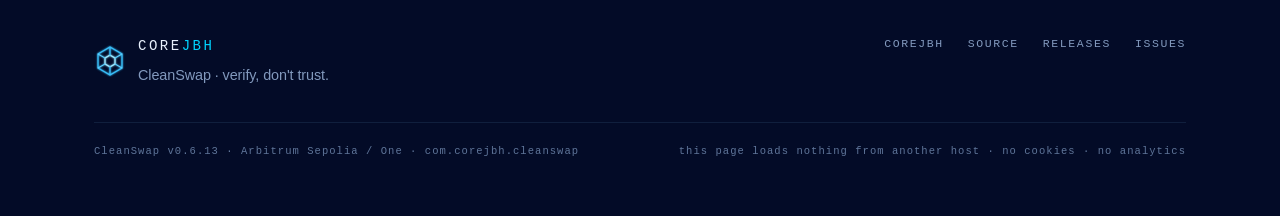
==== commit a7e639b0: "Demo GIFs move: the four apps' captures are continuous frames, not slide shows" ====
--- a/cleanswap/index.html
+++ b/cleanswap/index.html
@@ -130,8 +130,8 @@
 
         <div class="shots" style="grid-template-columns:minmax(0,1fr);justify-items:center">
           <figure class="shot reveal shot-demo">
-            <img src="../assets/img/cs-demo.gif" width="400" height="866" alt="CleanSwap in Practice mode: the form with an example invoice and address, Approve, the Waiting for payment screen, then Swap complete with the same 50,000 sats and 30.57 USDT" loading="lazy" decoding="async">
-            <figcaption>Practice: ready → waiting → complete · every value is an example</figcaption>
+            <img src="../assets/img/cs-demo.gif" width="540" height="1170" alt="CleanSwap in Practice mode, moving: the rate ticks and 50,000 sats is converted live to about 30.57 USDT, Approve opens the HTLC panel and its three steps fill in order, Lock, Preimage and Claim, ending on Swap complete with the same 50,000 sats and 30.57 USDT" loading="lazy" decoding="async">
+            <figcaption>Practice: rate → approve → lock · preimage · claim → complete · every value is an example</figcaption>
           </figure>
         </div>
       </div>
--- a/assets/css/site.css
+++ b/assets/css/site.css
@@ -258,6 +258,8 @@
   color: var(--cyan);
   opacity: 0.85;
   padding-top: 6px;
+  flex: none;
+  white-space: nowrap;
 }
 .sec-head p {
   margin: 0;
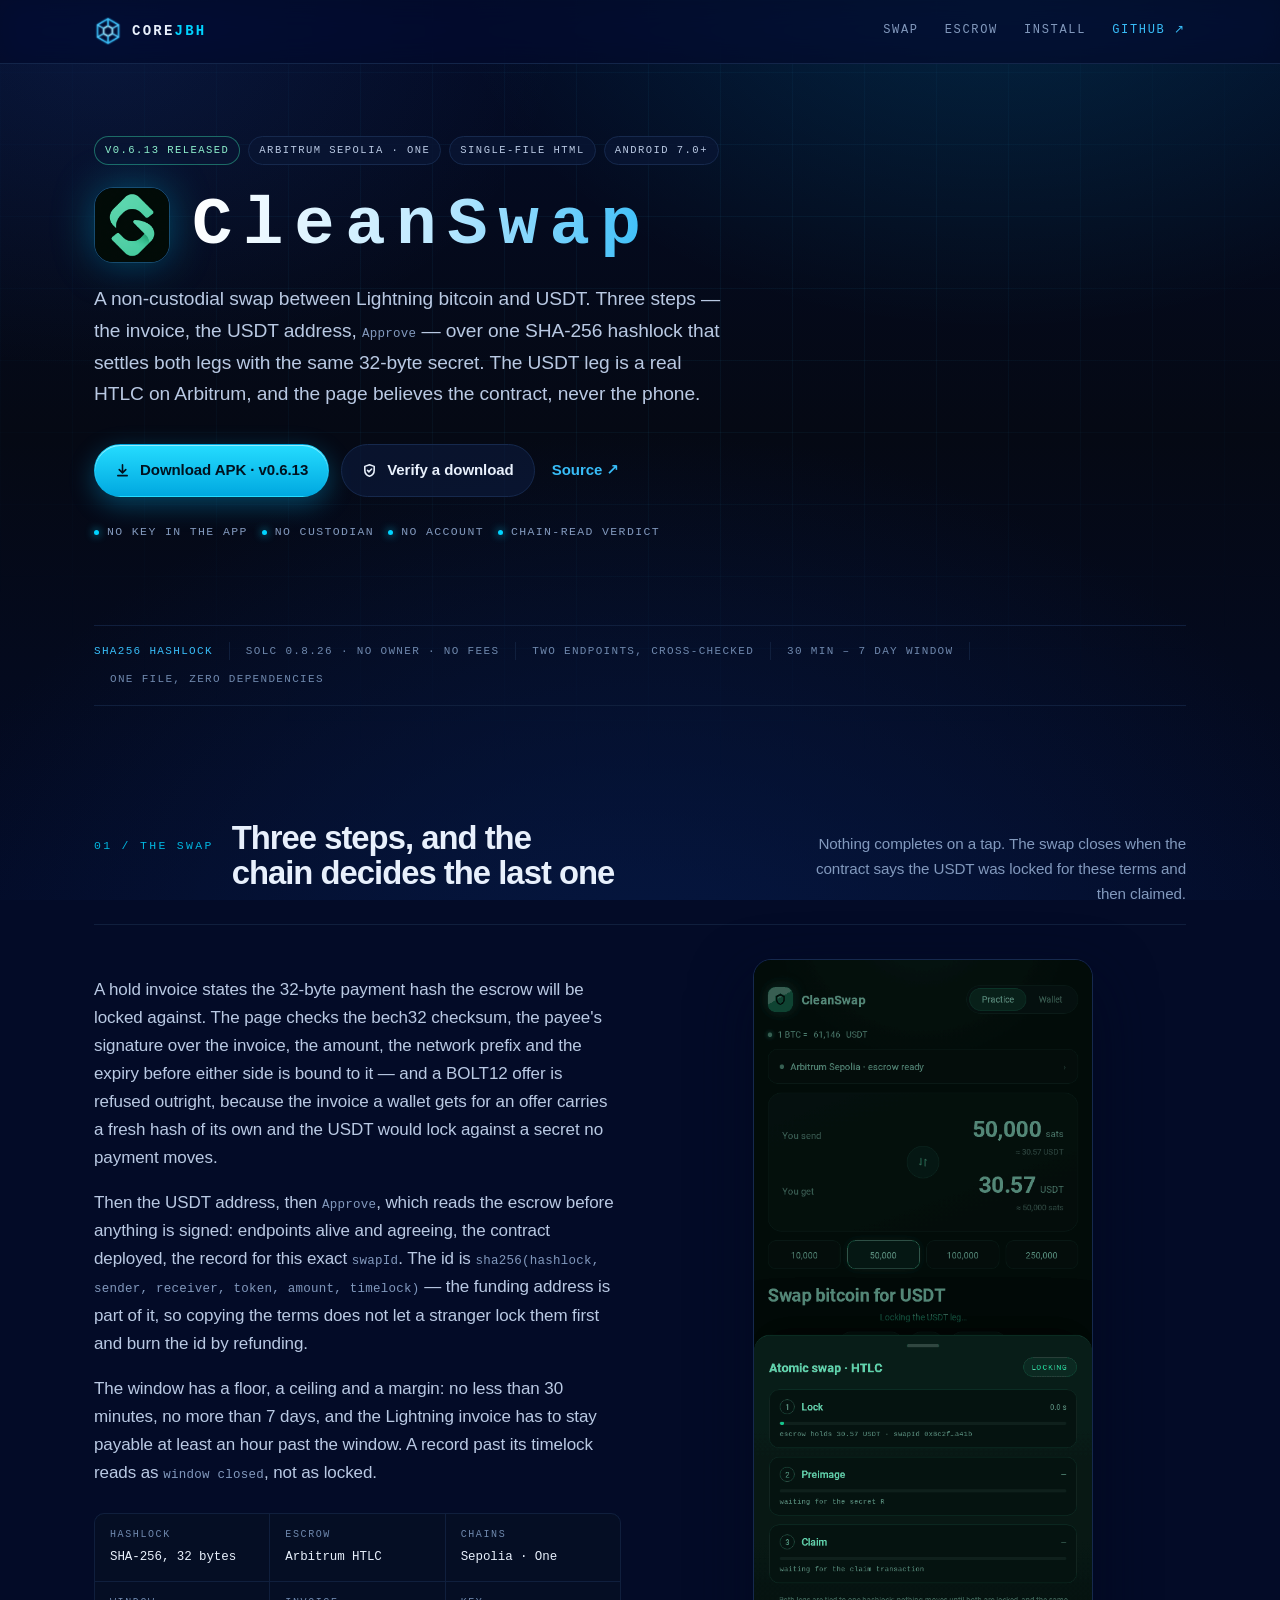
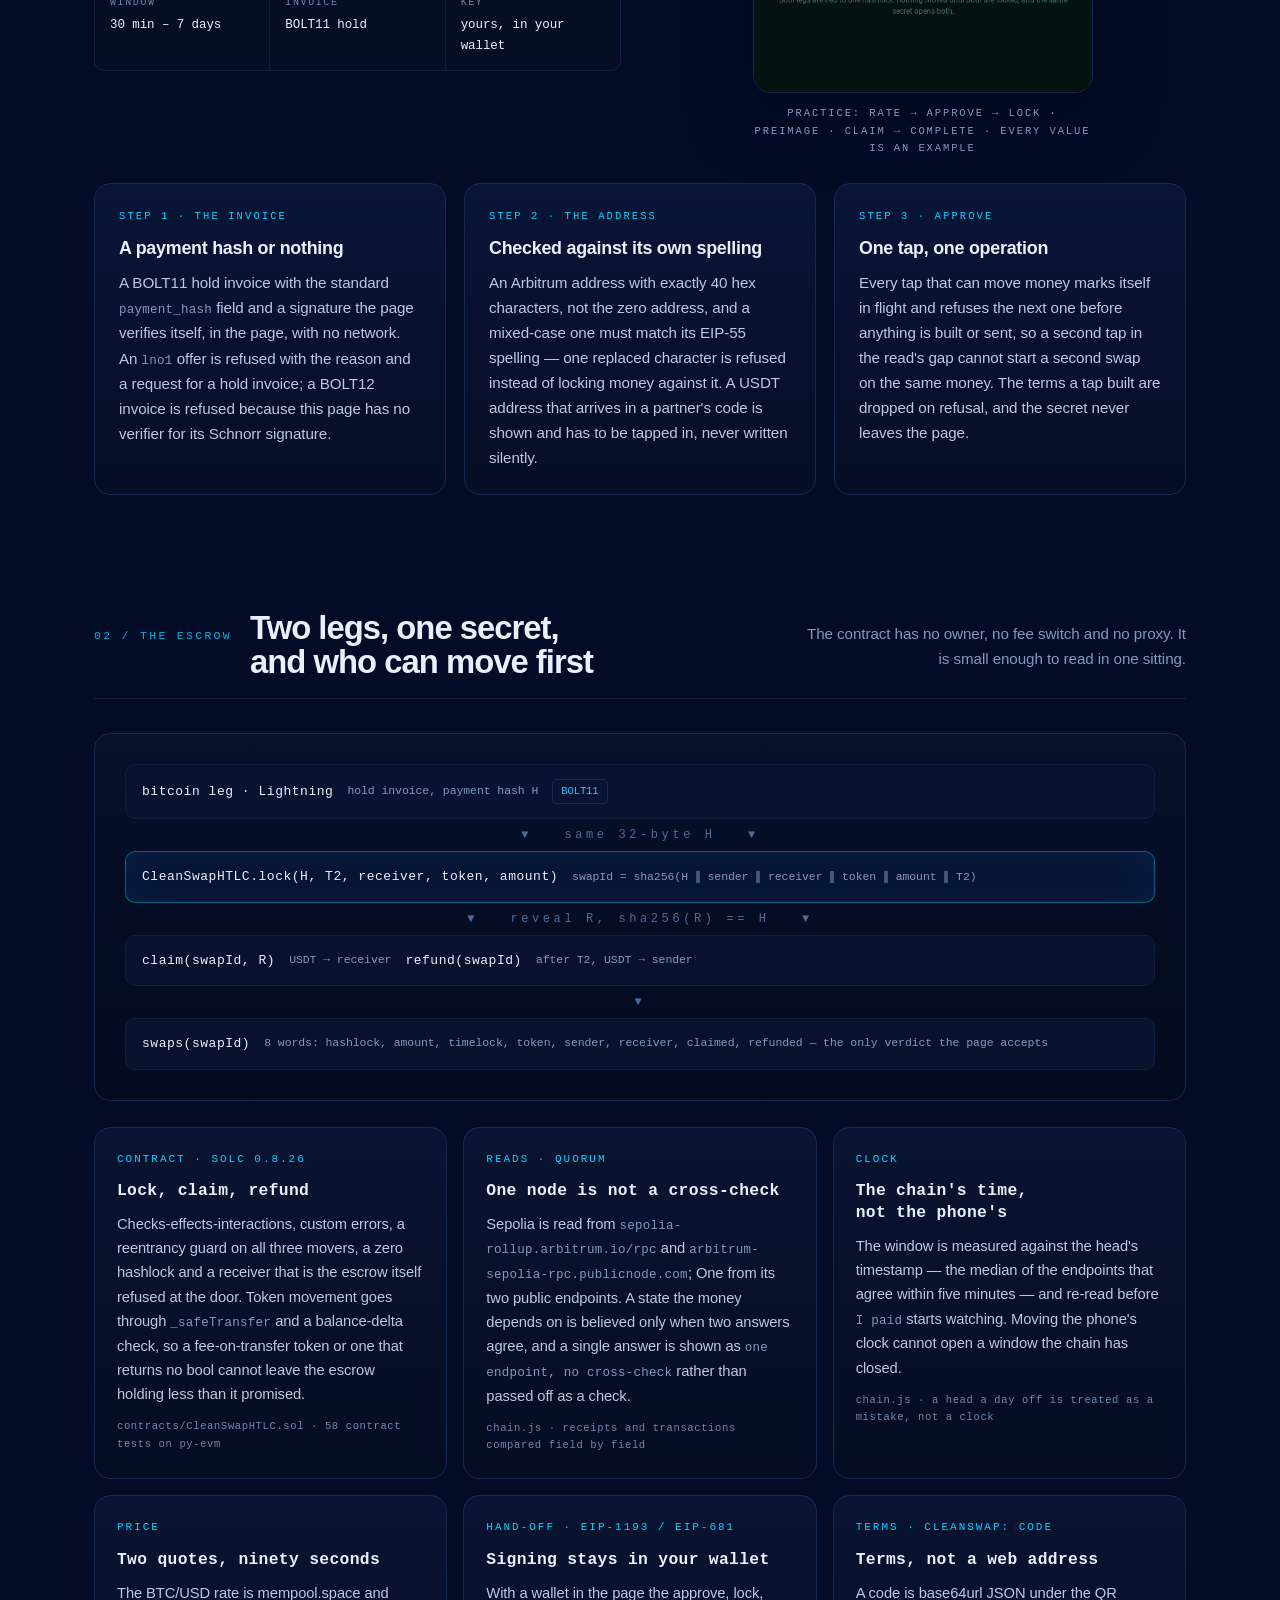
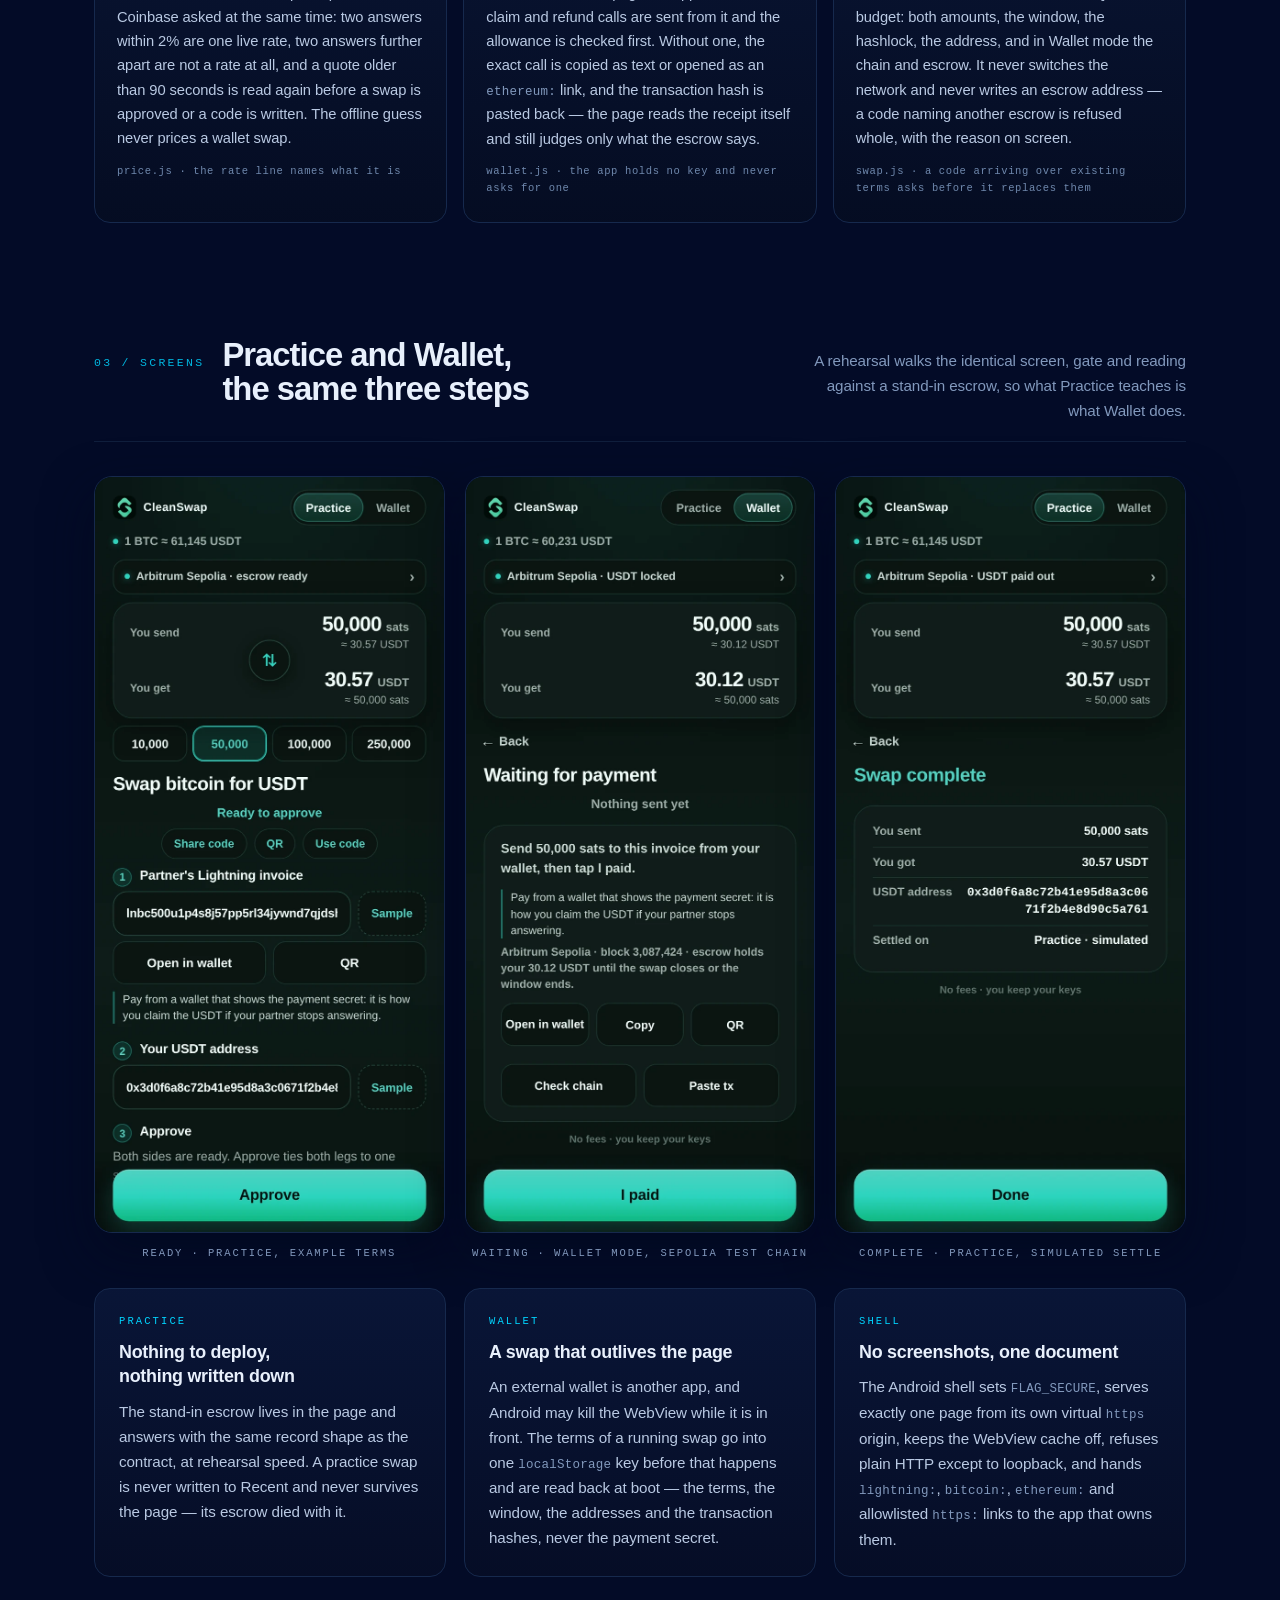
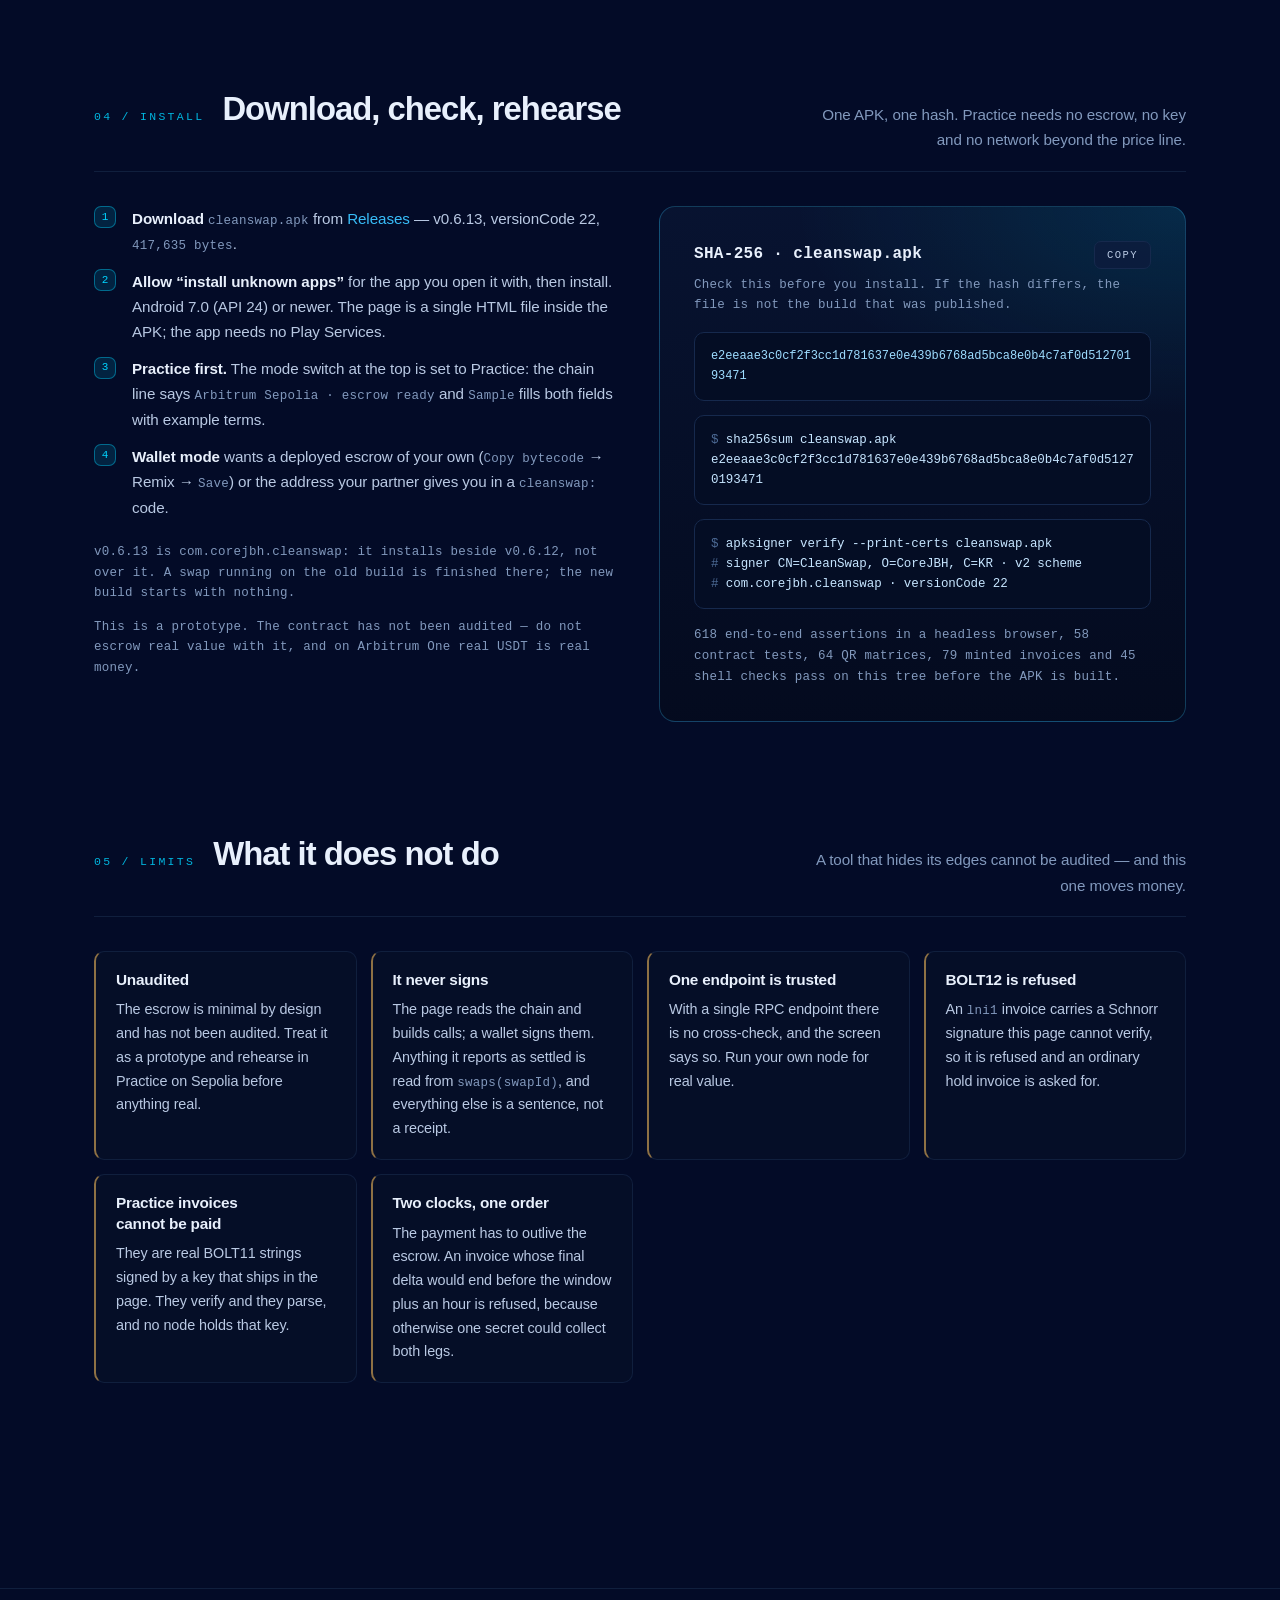
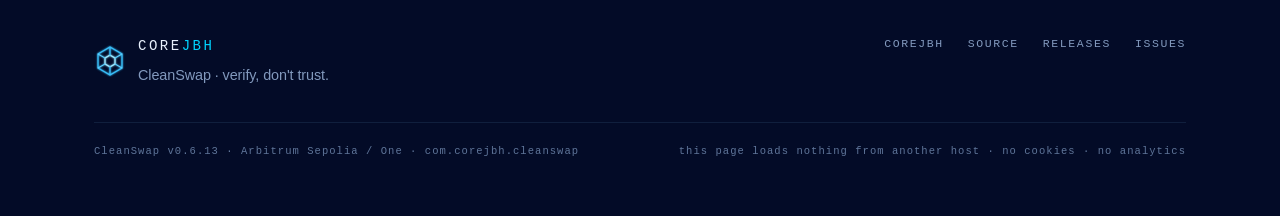
==== commit 5bcf729a: "Demo GIFs: a version on each src so a returning browser picks up the moving capture" ====
--- a/cleanswap/index.html
+++ b/cleanswap/index.html
@@ -130,7 +130,7 @@
 
         <div class="shots" style="grid-template-columns:minmax(0,1fr);justify-items:center">
           <figure class="shot reveal shot-demo">
-            <img src="../assets/img/cs-demo.gif" width="540" height="1170" alt="CleanSwap in Practice mode, moving: the rate ticks and 50,000 sats is converted live to about 30.57 USDT, Approve opens the HTLC panel and its three steps fill in order, Lock, Preimage and Claim, ending on Swap complete with the same 50,000 sats and 30.57 USDT" loading="lazy" decoding="async">
+            <img src="../assets/img/cs-demo.gif?v=2026-11-28a" width="540" height="1170" alt="CleanSwap in Practice mode, moving: the rate ticks and 50,000 sats is converted live to about 30.57 USDT, Approve opens the HTLC panel and its three steps fill in order, Lock, Preimage and Claim, ending on Swap complete with the same 50,000 sats and 30.57 USDT" loading="lazy" decoding="async">
             <figcaption>Practice: rate → approve → lock · preimage · claim → complete · every value is an example</figcaption>
           </figure>
         </div>
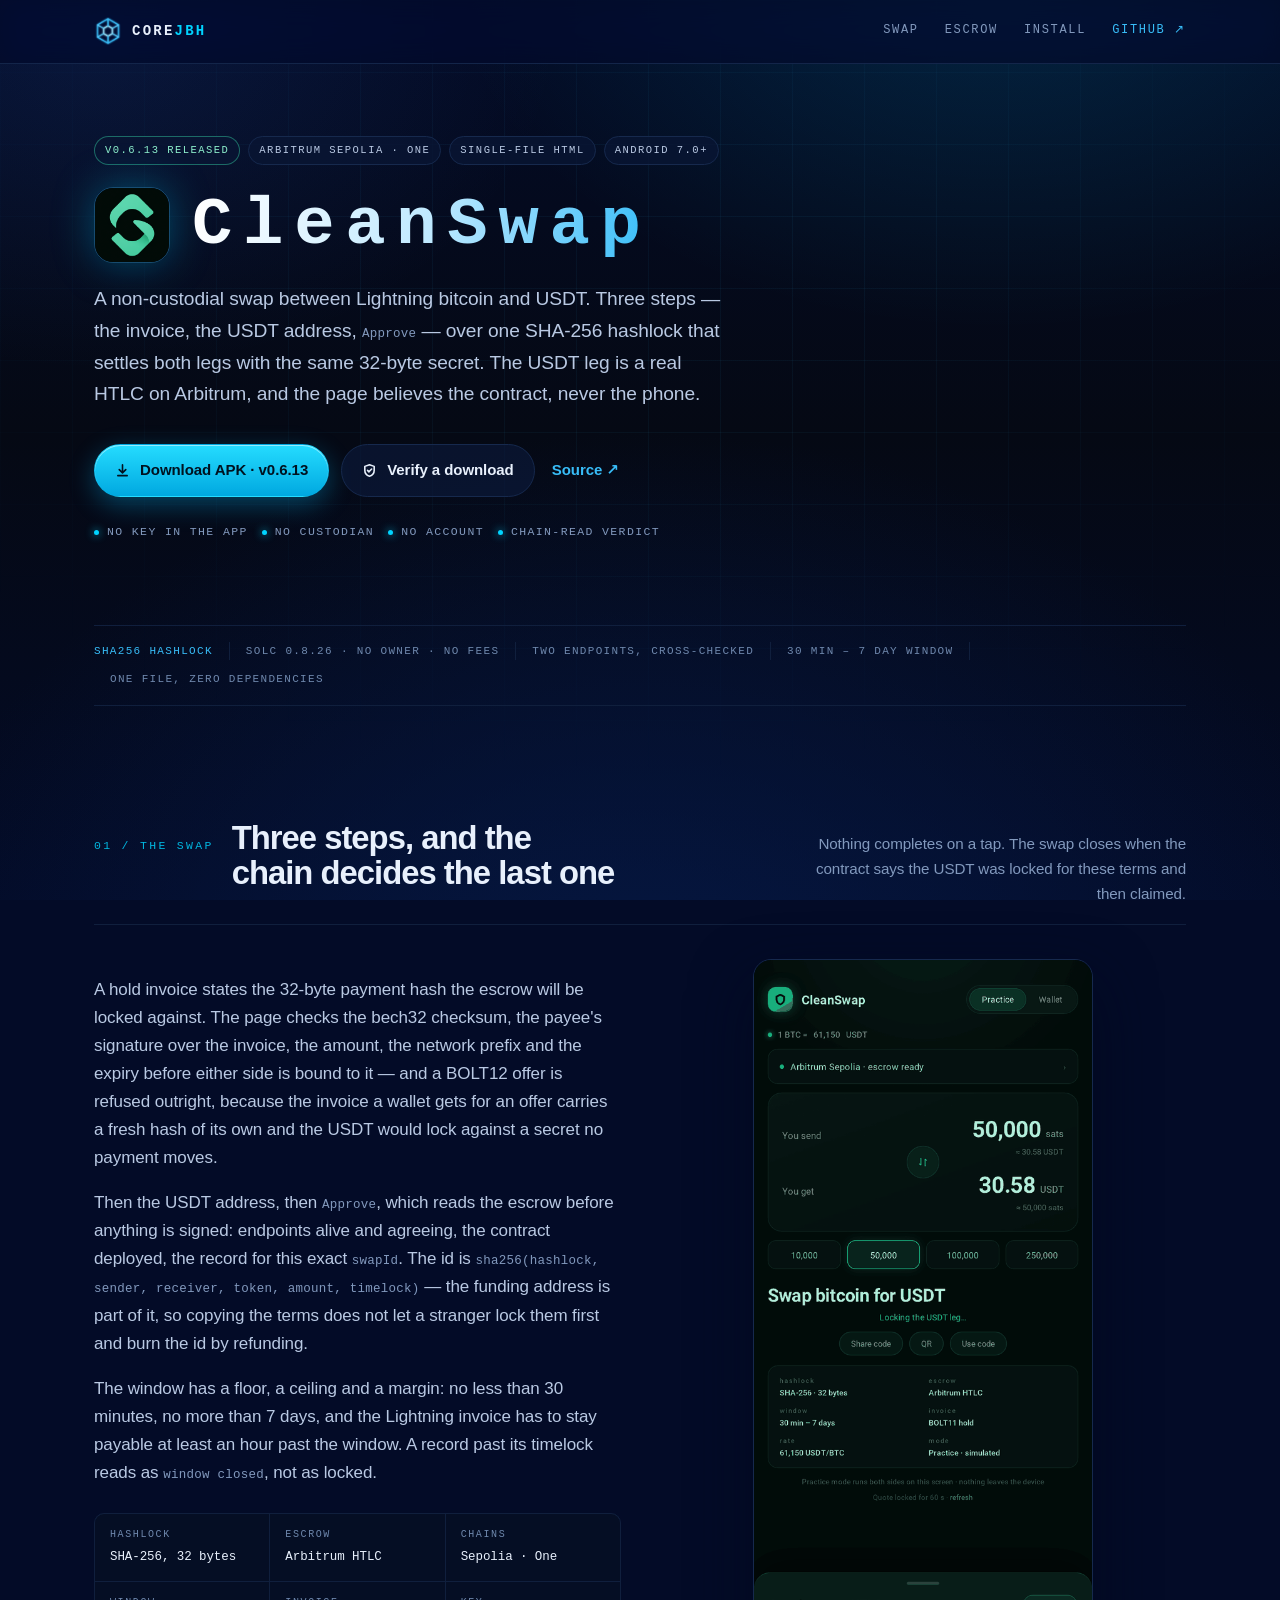
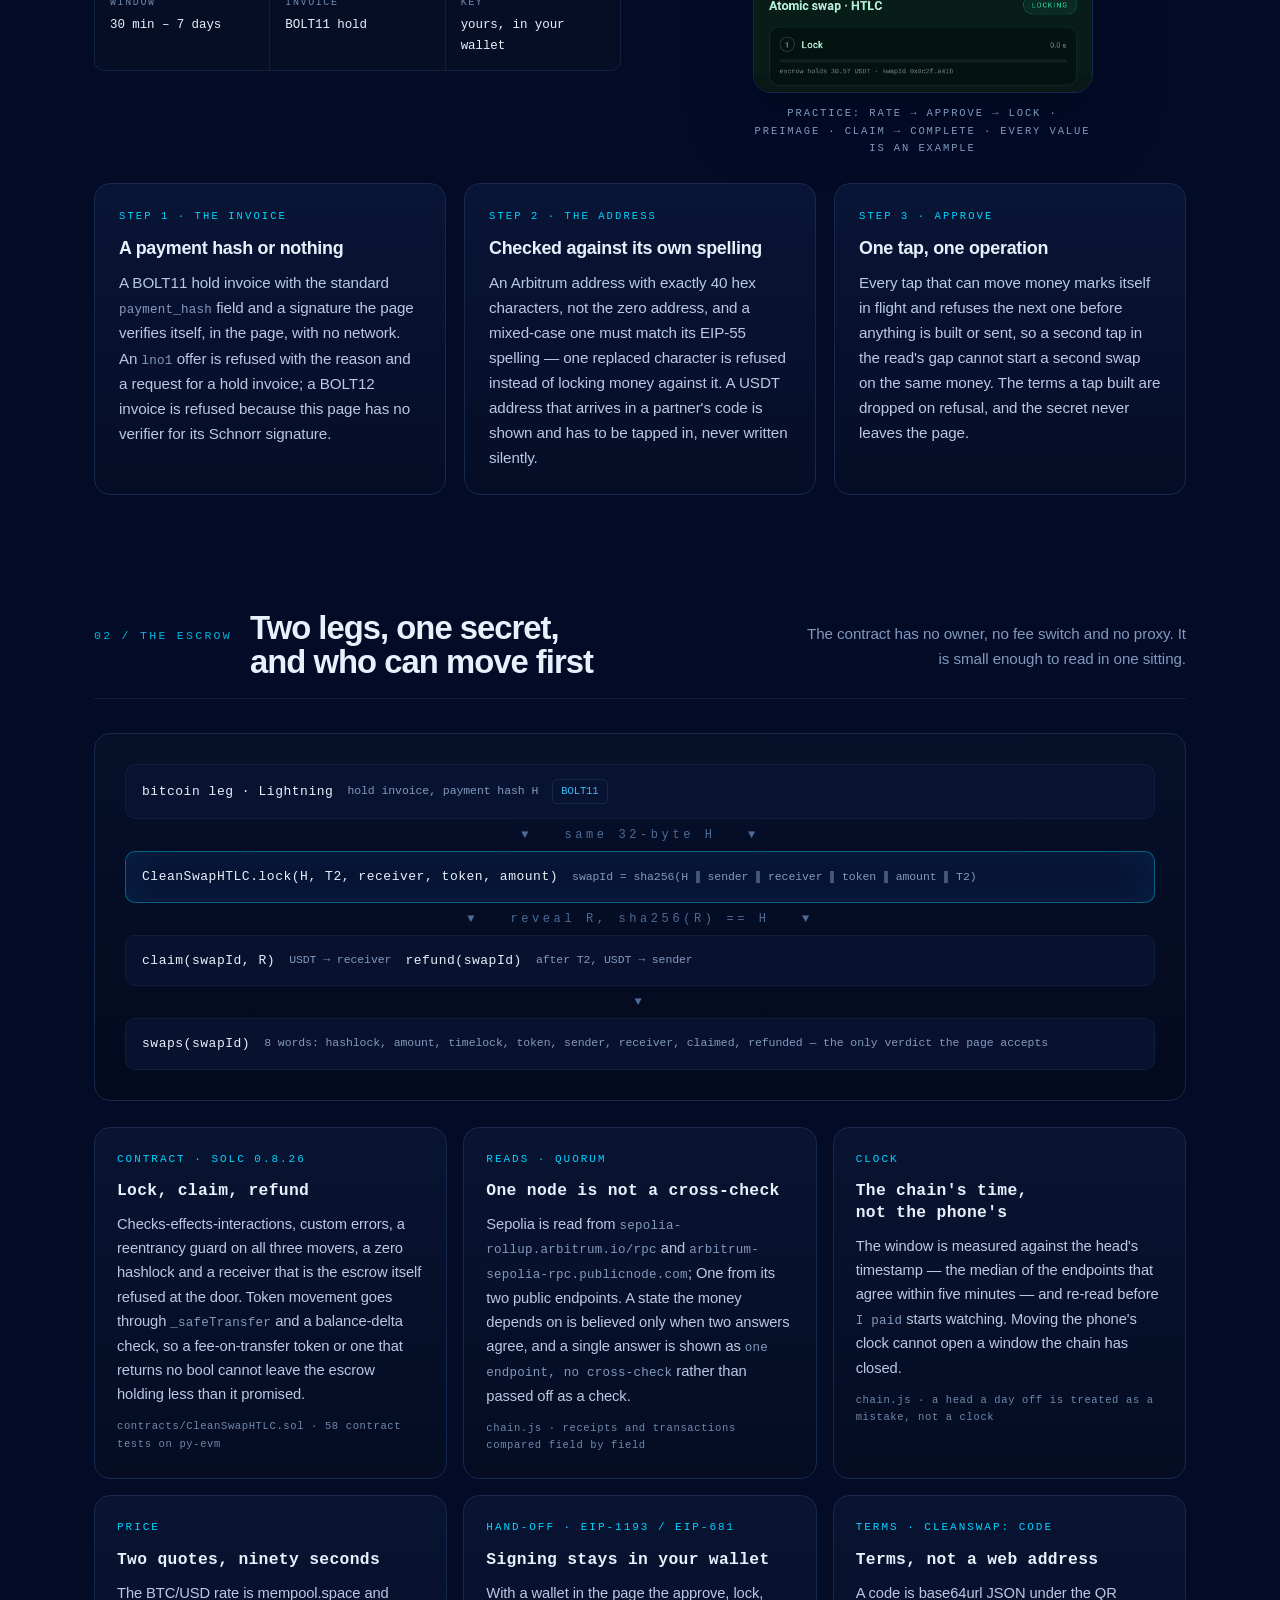
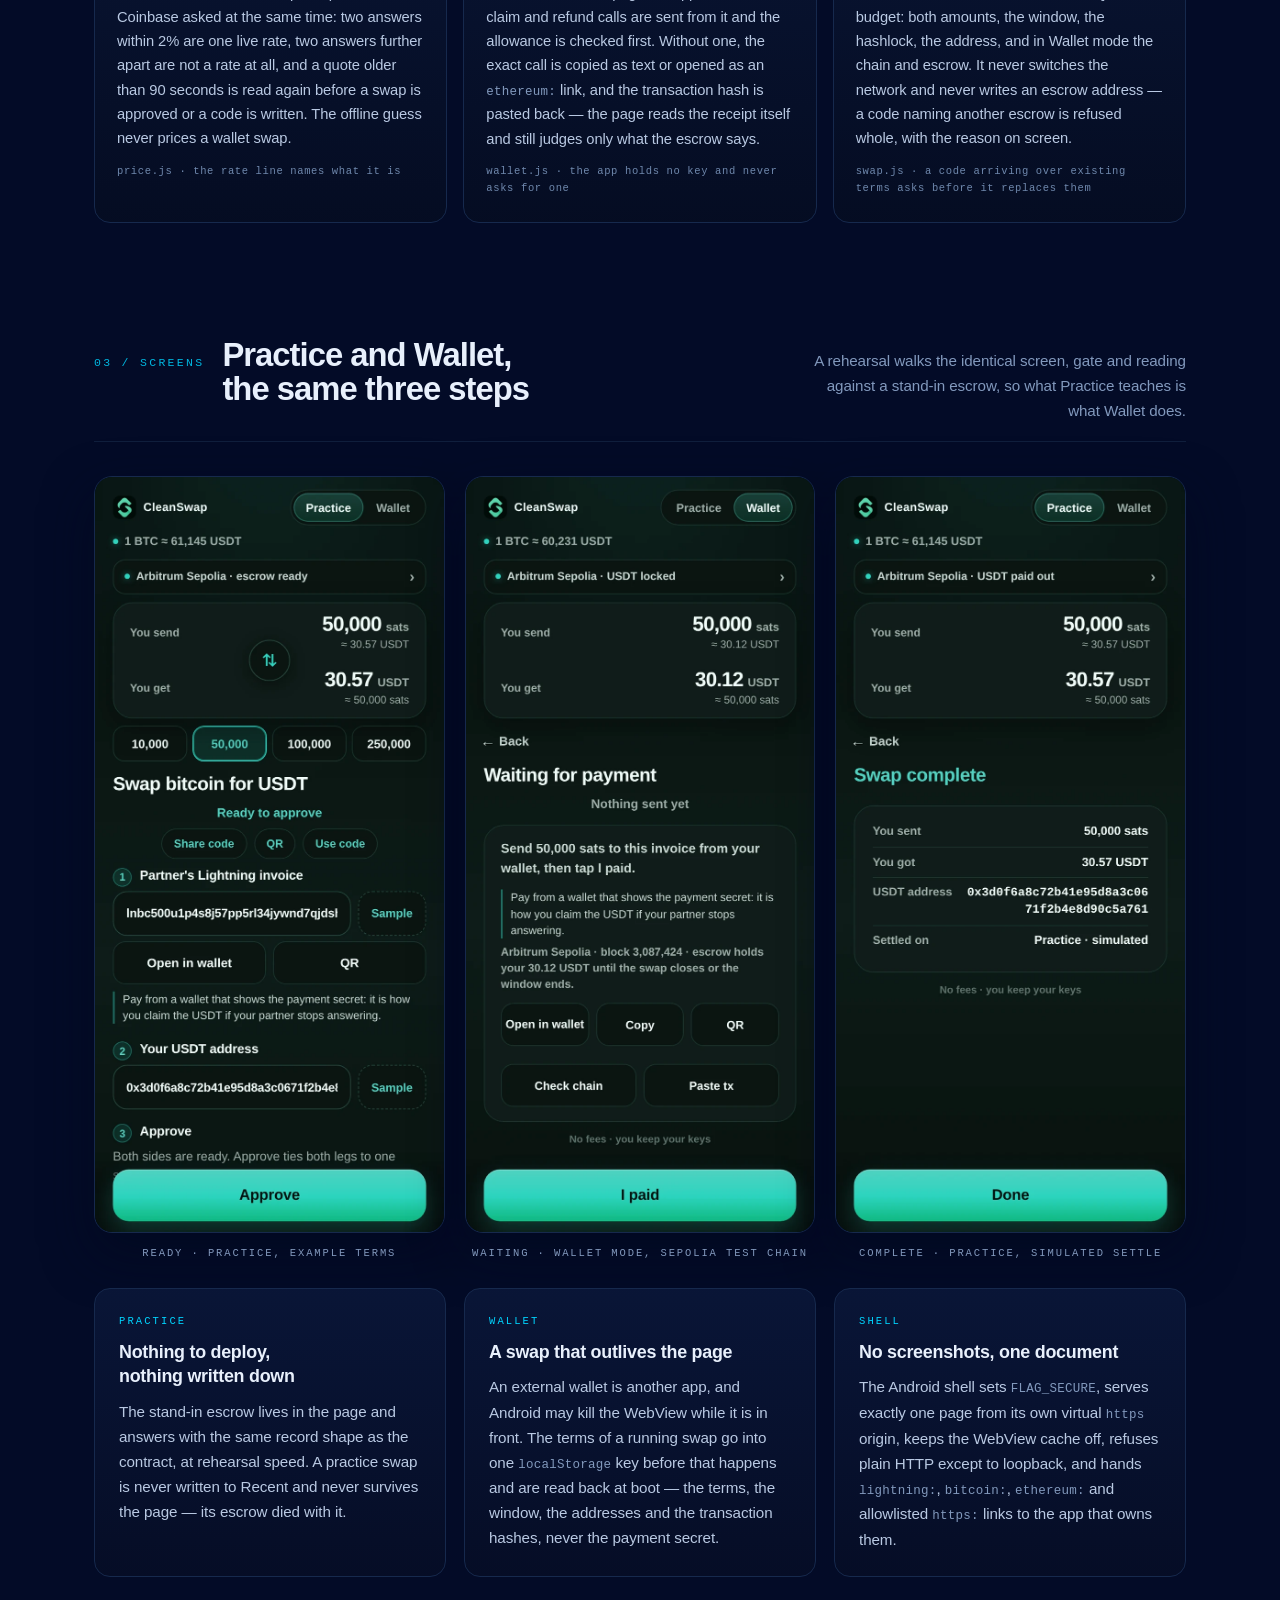
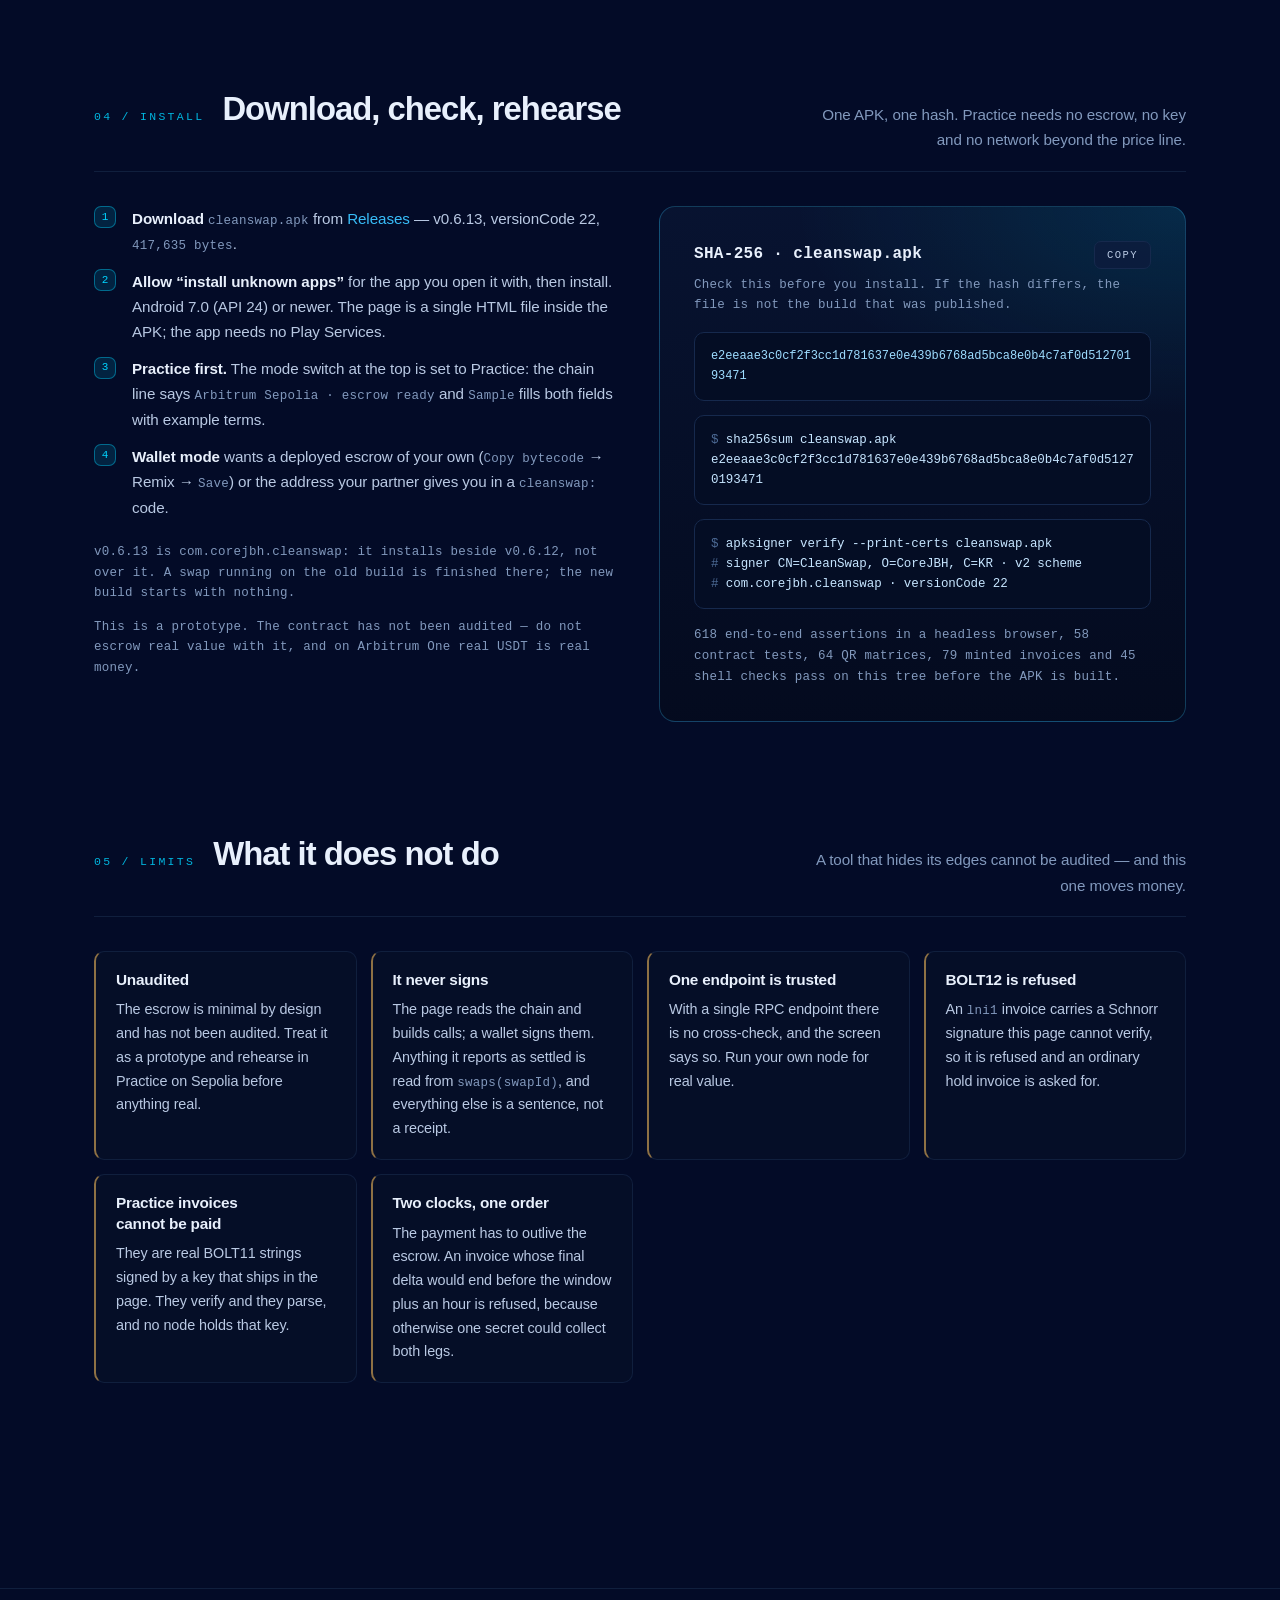
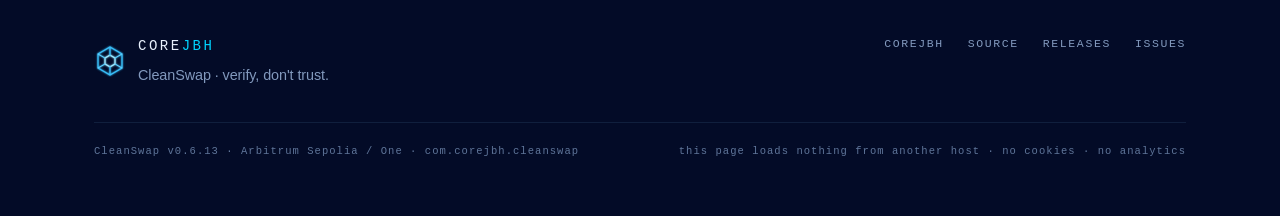
==== commit 4971cd22: "Demo GIFs: full-resolution captures, so the gradients and text stay clean" ====
--- a/cleanswap/index.html
+++ b/cleanswap/index.html
@@ -20,12 +20,12 @@
 <meta property="og:image" content="https://corejbh.github.io/assets/img/icon-cleanswap-512.png">
 <meta name="twitter:card" content="summary">
 <link rel="canonical" href="https://corejbh.github.io/cleanswap/">
-<link rel="icon" href="../assets/img/favicon-32.png?v=2026-11-28a" sizes="32x32" type="image/png">
-<link rel="icon" href="../assets/img/icon-192.png?v=2026-11-28a" sizes="192x192" type="image/png">
-<link rel="icon" href="../assets/img/icon-512.png?v=2026-11-28a" sizes="512x512" type="image/png">
-<link rel="apple-touch-icon" href="../assets/img/apple-touch-icon.png?v=2026-11-28a" sizes="180x180">
+<link rel="icon" href="../assets/img/favicon-32.png?v=2026-11-28b" sizes="32x32" type="image/png">
+<link rel="icon" href="../assets/img/icon-192.png?v=2026-11-28b" sizes="192x192" type="image/png">
+<link rel="icon" href="../assets/img/icon-512.png?v=2026-11-28b" sizes="512x512" type="image/png">
+<link rel="apple-touch-icon" href="../assets/img/apple-touch-icon.png?v=2026-11-28b" sizes="180x180">
 <link rel="manifest" href="/manifest.webmanifest?v=2026-11-22g">
-<link rel="stylesheet" href="../assets/css/site.css?v=2026-11-28a">
+<link rel="stylesheet" href="../assets/css/site.css?v=2026-11-28b">
 </head>
 <body>
 <a class="skip" href="#main">Skip to content</a>
@@ -57,7 +57,7 @@
           <span class="badge">Android 7.0+</span>
         </div>
         <div class="mark-row">
-          <img class="app-icon" src="../assets/img/icon-cleanswap-512.png?v=2026-11-28a" width="76" height="76" alt="CleanSwap app icon: two mint-green arrows turning around each other" decoding="async">
+          <img class="app-icon" src="../assets/img/icon-cleanswap-512.png?v=2026-11-28b" width="76" height="76" alt="CleanSwap app icon: two mint-green arrows turning around each other" decoding="async">
           <h1 class="wordmark">CleanSwap</h1>
         </div>
         <p class="lead" style="margin-top:20px">A non-custodial swap between Lightning bitcoin and USDT. Three steps — the
@@ -130,7 +130,7 @@
 
         <div class="shots" style="grid-template-columns:minmax(0,1fr);justify-items:center">
           <figure class="shot reveal shot-demo">
-            <img src="../assets/img/cs-demo.gif?v=2026-11-28a" width="540" height="1170" alt="CleanSwap in Practice mode, moving: the rate ticks and 50,000 sats is converted live to about 30.57 USDT, Approve opens the HTLC panel and its three steps fill in order, Lock, Preimage and Claim, ending on Swap complete with the same 50,000 sats and 30.57 USDT" loading="lazy" decoding="async">
+            <img src="../assets/img/cs-demo.gif?v=2026-11-28b" width="540" height="1170" alt="CleanSwap in Practice mode, moving: the rate ticks and 50,000 sats is converted live to about 30.57 USDT, Approve opens the HTLC panel and its three steps fill in order, Lock, Preimage and Claim, ending on Swap complete with the same 50,000 sats and 30.57 USDT" loading="lazy" decoding="async">
             <figcaption>Practice: rate → approve → lock · preimage · claim → complete · every value is an example</figcaption>
           </figure>
         </div>
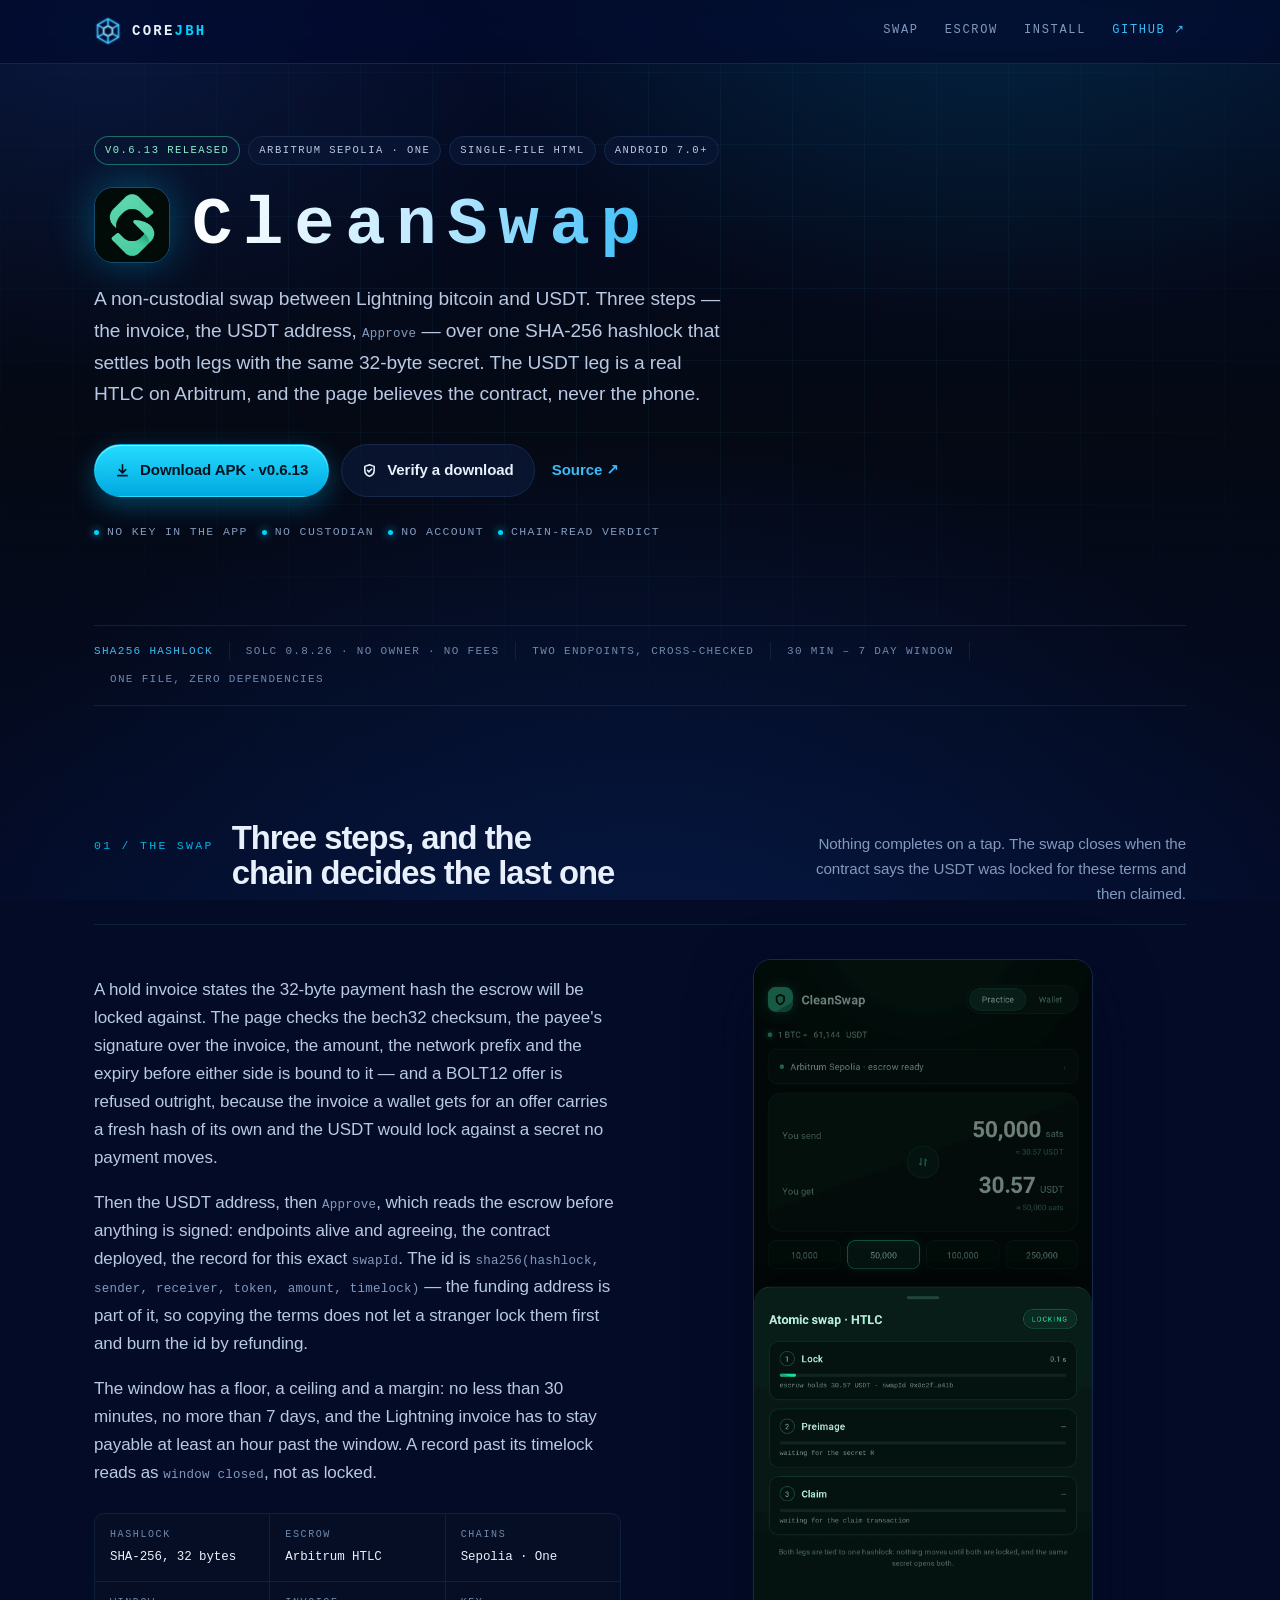
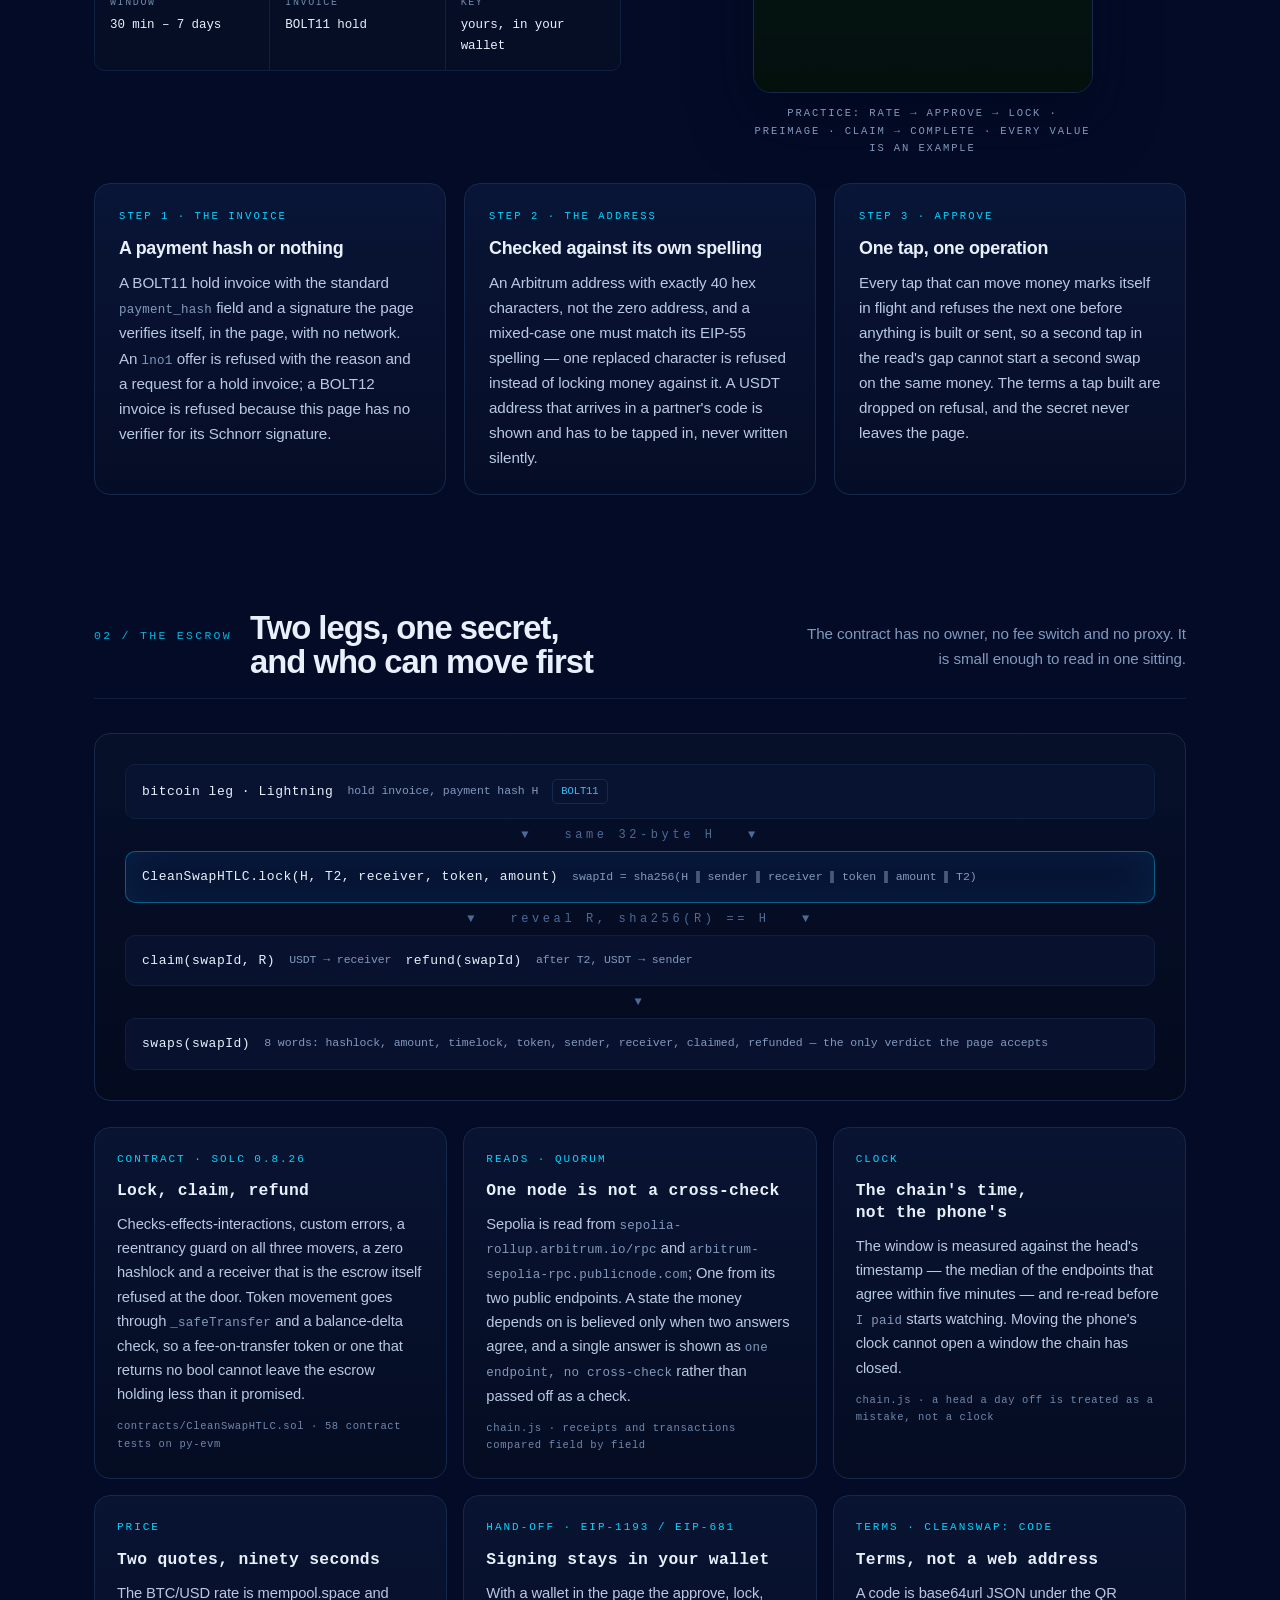
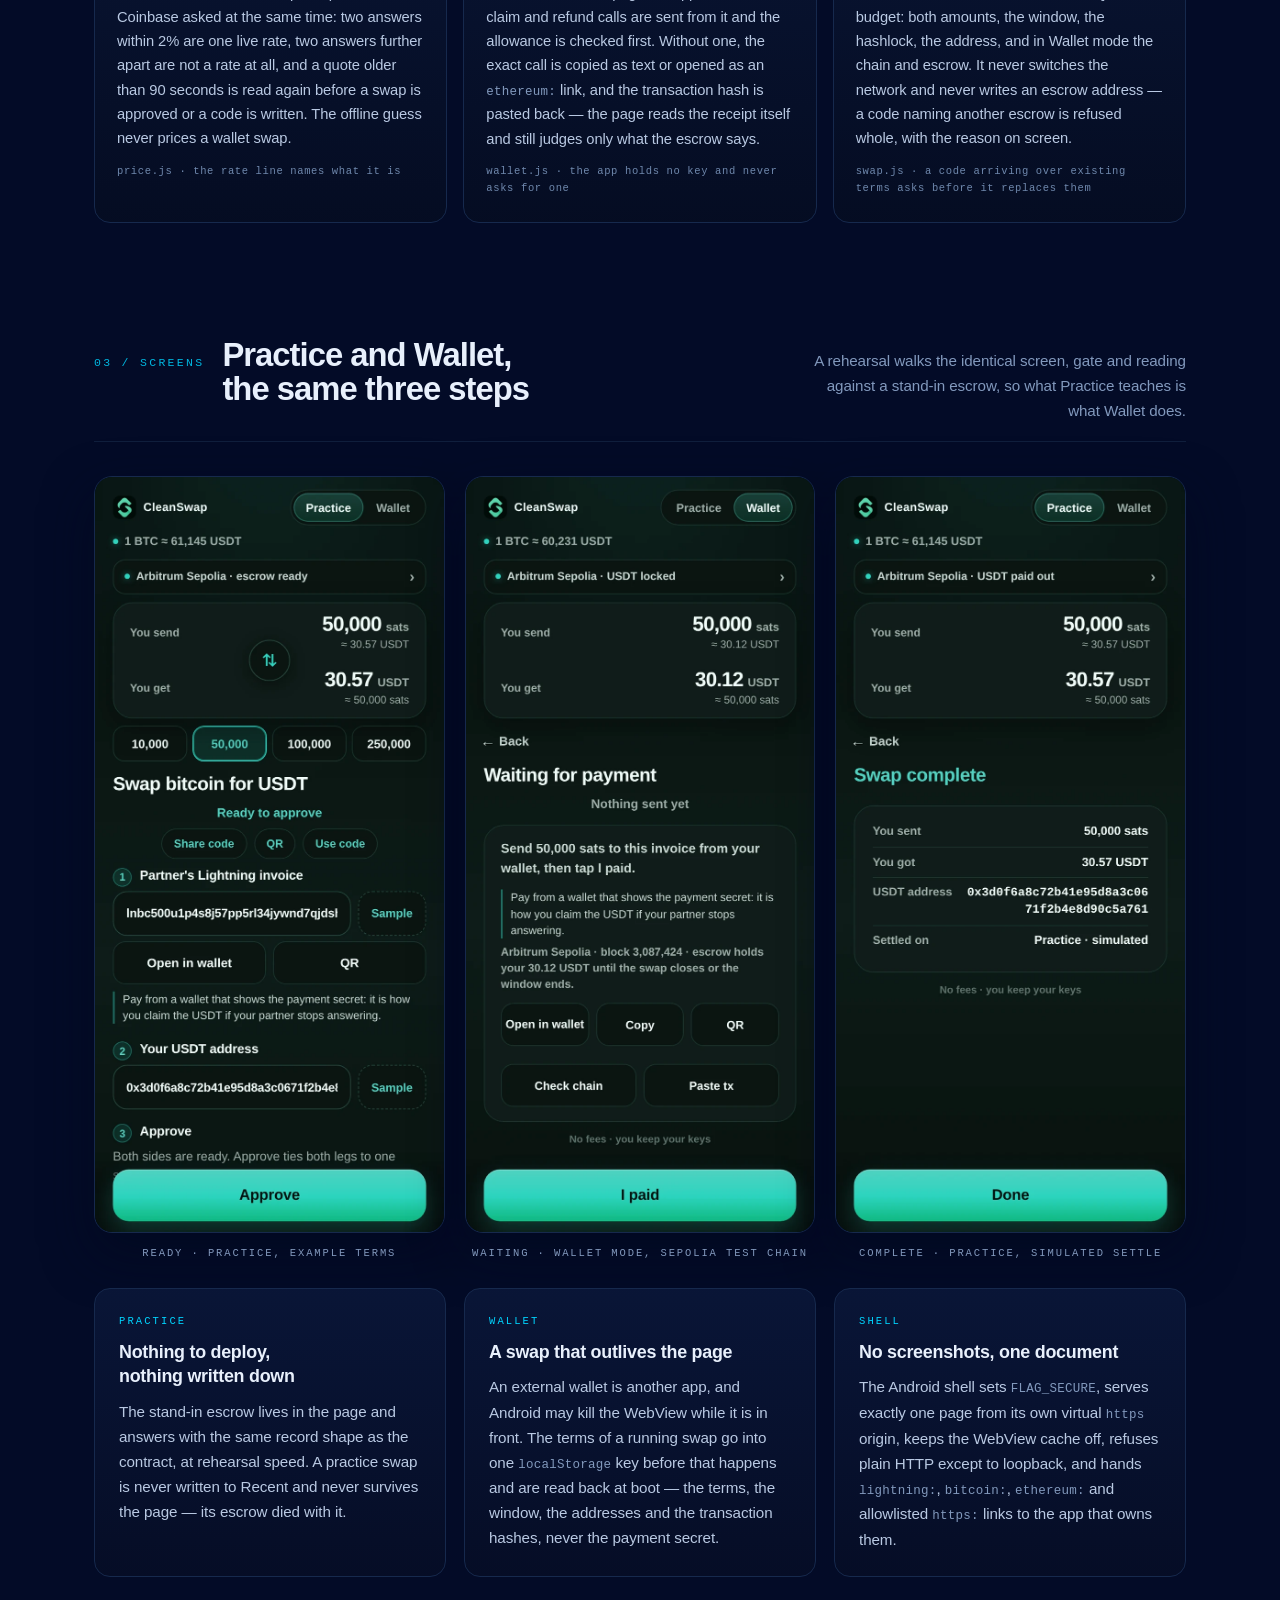
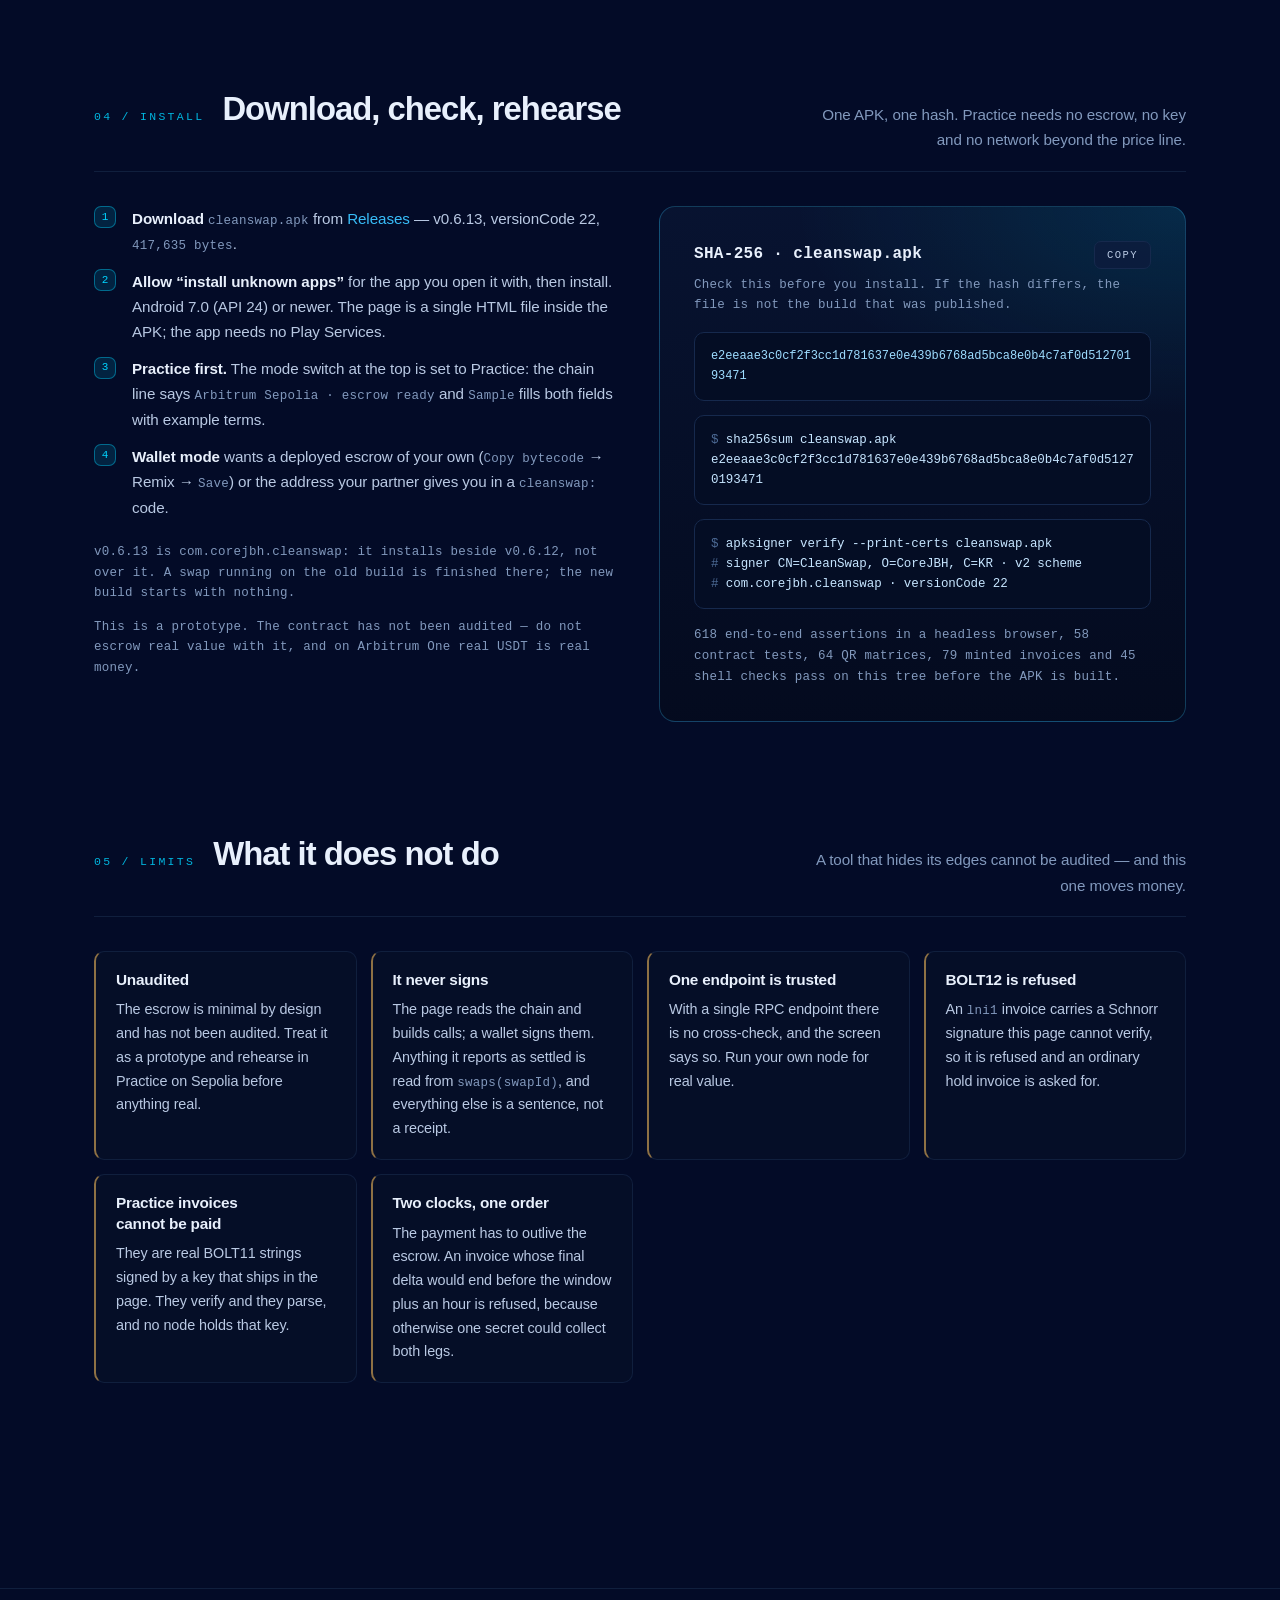
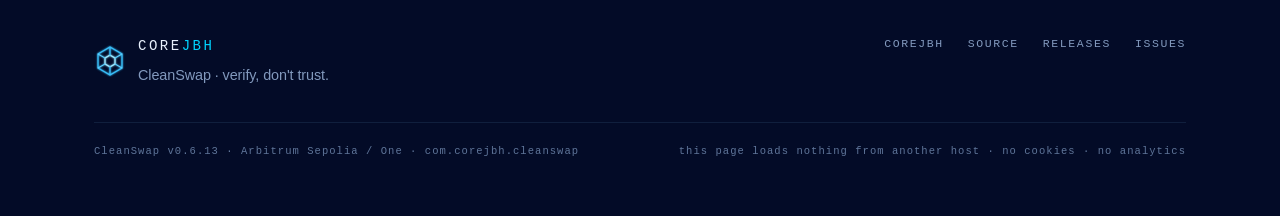
==== commit edac453e: "Keep the icon and stylesheet versions where nothing about them changed" ====
--- a/cleanswap/index.html
+++ b/cleanswap/index.html
@@ -20,12 +20,12 @@
 <meta property="og:image" content="https://corejbh.github.io/assets/img/icon-cleanswap-512.png">
 <meta name="twitter:card" content="summary">
 <link rel="canonical" href="https://corejbh.github.io/cleanswap/">
-<link rel="icon" href="../assets/img/favicon-32.png?v=2026-11-28b" sizes="32x32" type="image/png">
-<link rel="icon" href="../assets/img/icon-192.png?v=2026-11-28b" sizes="192x192" type="image/png">
-<link rel="icon" href="../assets/img/icon-512.png?v=2026-11-28b" sizes="512x512" type="image/png">
-<link rel="apple-touch-icon" href="../assets/img/apple-touch-icon.png?v=2026-11-28b" sizes="180x180">
+<link rel="icon" href="../assets/img/favicon-32.png?v=2026-11-28a" sizes="32x32" type="image/png">
+<link rel="icon" href="../assets/img/icon-192.png?v=2026-11-28a" sizes="192x192" type="image/png">
+<link rel="icon" href="../assets/img/icon-512.png?v=2026-11-28a" sizes="512x512" type="image/png">
+<link rel="apple-touch-icon" href="../assets/img/apple-touch-icon.png?v=2026-11-28a" sizes="180x180">
 <link rel="manifest" href="/manifest.webmanifest?v=2026-11-22g">
-<link rel="stylesheet" href="../assets/css/site.css?v=2026-11-28b">
+<link rel="stylesheet" href="../assets/css/site.css?v=2026-11-28a">
 </head>
 <body>
 <a class="skip" href="#main">Skip to content</a>
@@ -57,7 +57,7 @@
           <span class="badge">Android 7.0+</span>
         </div>
         <div class="mark-row">
-          <img class="app-icon" src="../assets/img/icon-cleanswap-512.png?v=2026-11-28b" width="76" height="76" alt="CleanSwap app icon: two mint-green arrows turning around each other" decoding="async">
+          <img class="app-icon" src="../assets/img/icon-cleanswap-512.png?v=2026-11-28a" width="76" height="76" alt="CleanSwap app icon: two mint-green arrows turning around each other" decoding="async">
           <h1 class="wordmark">CleanSwap</h1>
         </div>
         <p class="lead" style="margin-top:20px">A non-custodial swap between Lightning bitcoin and USDT. Three steps — the
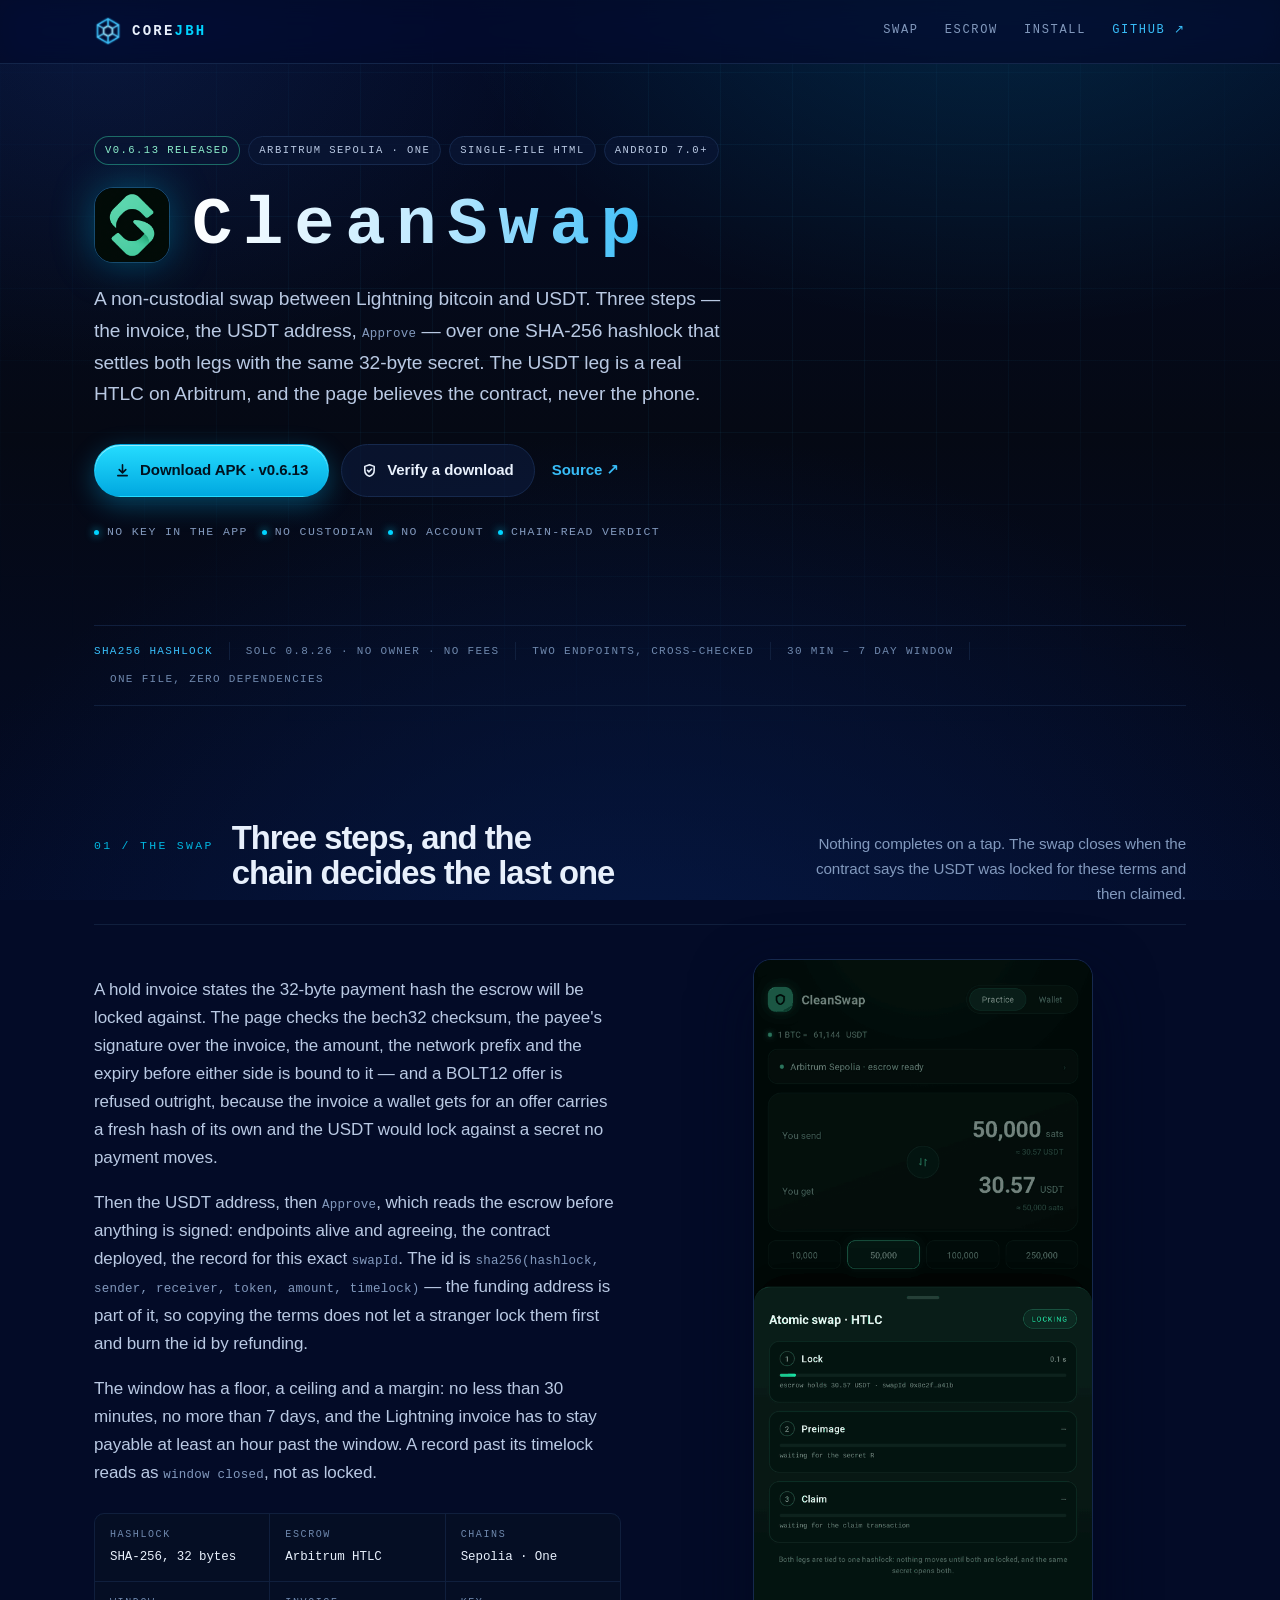
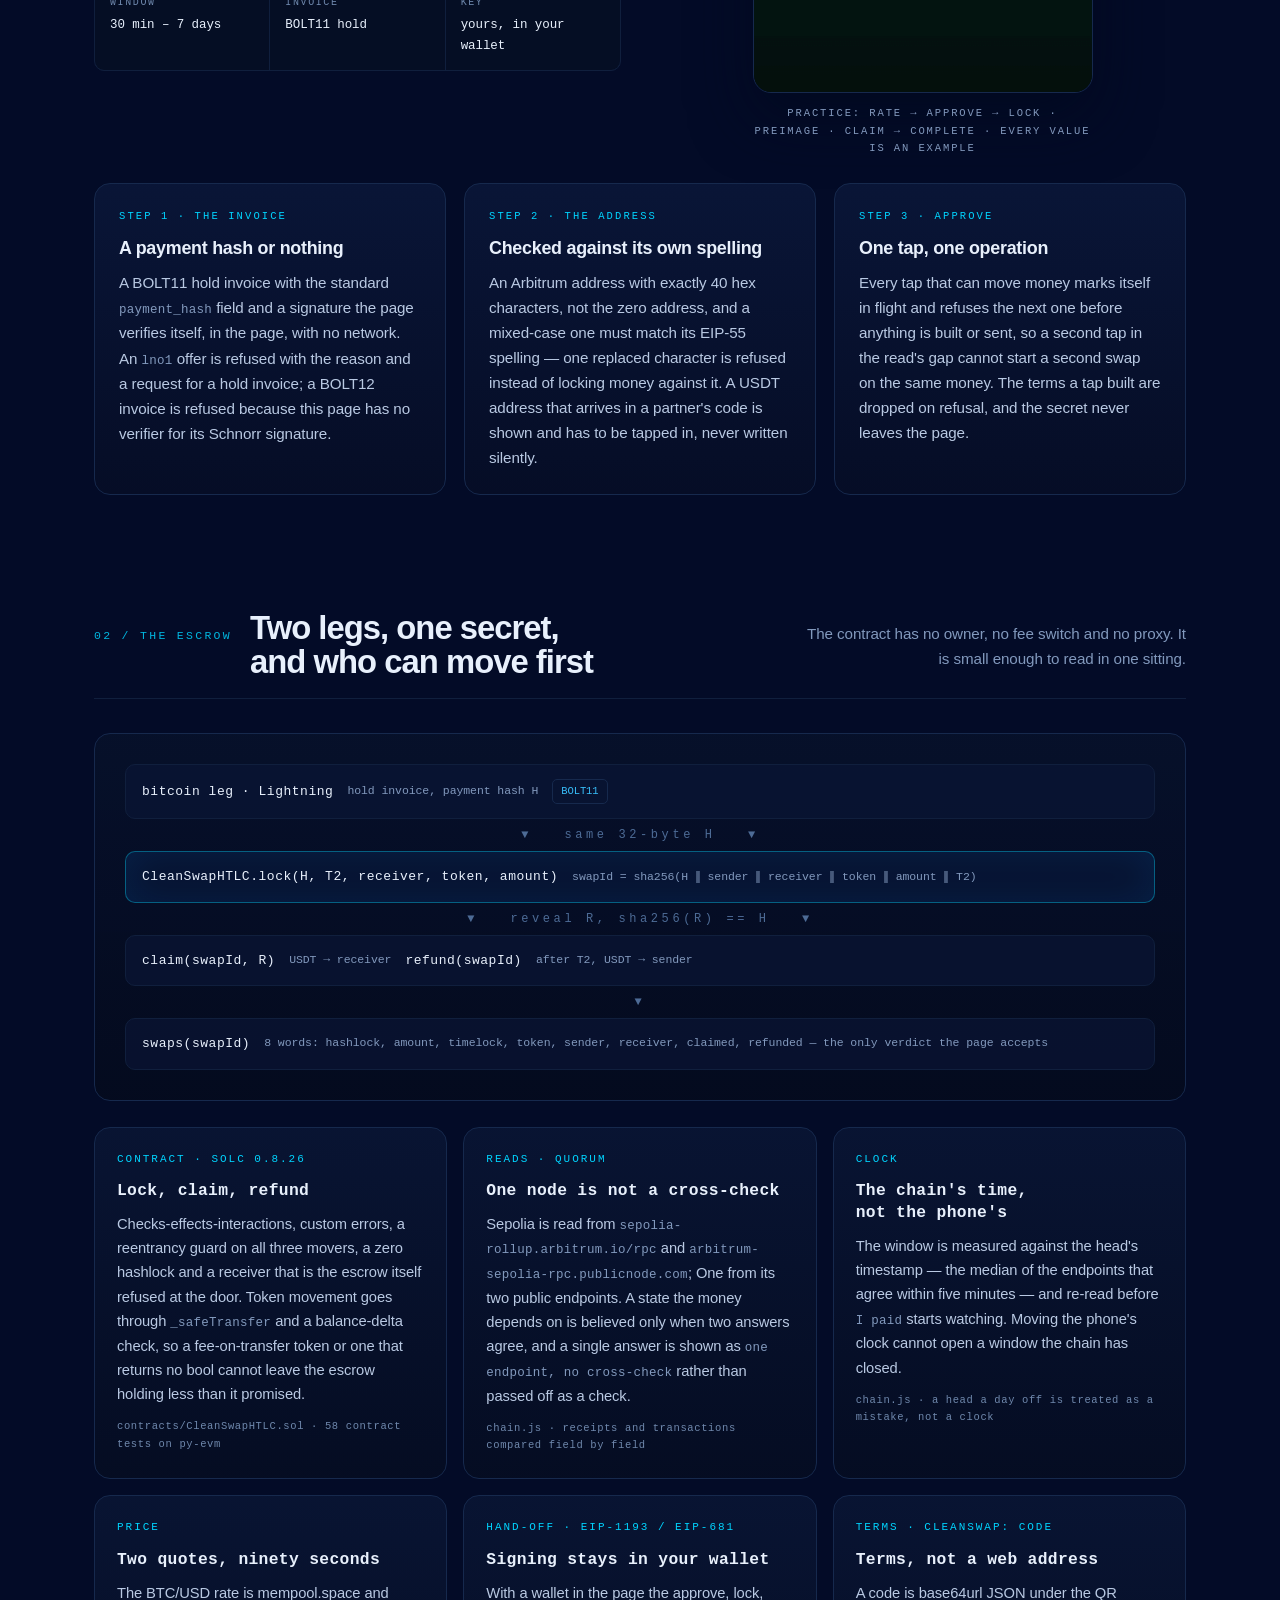
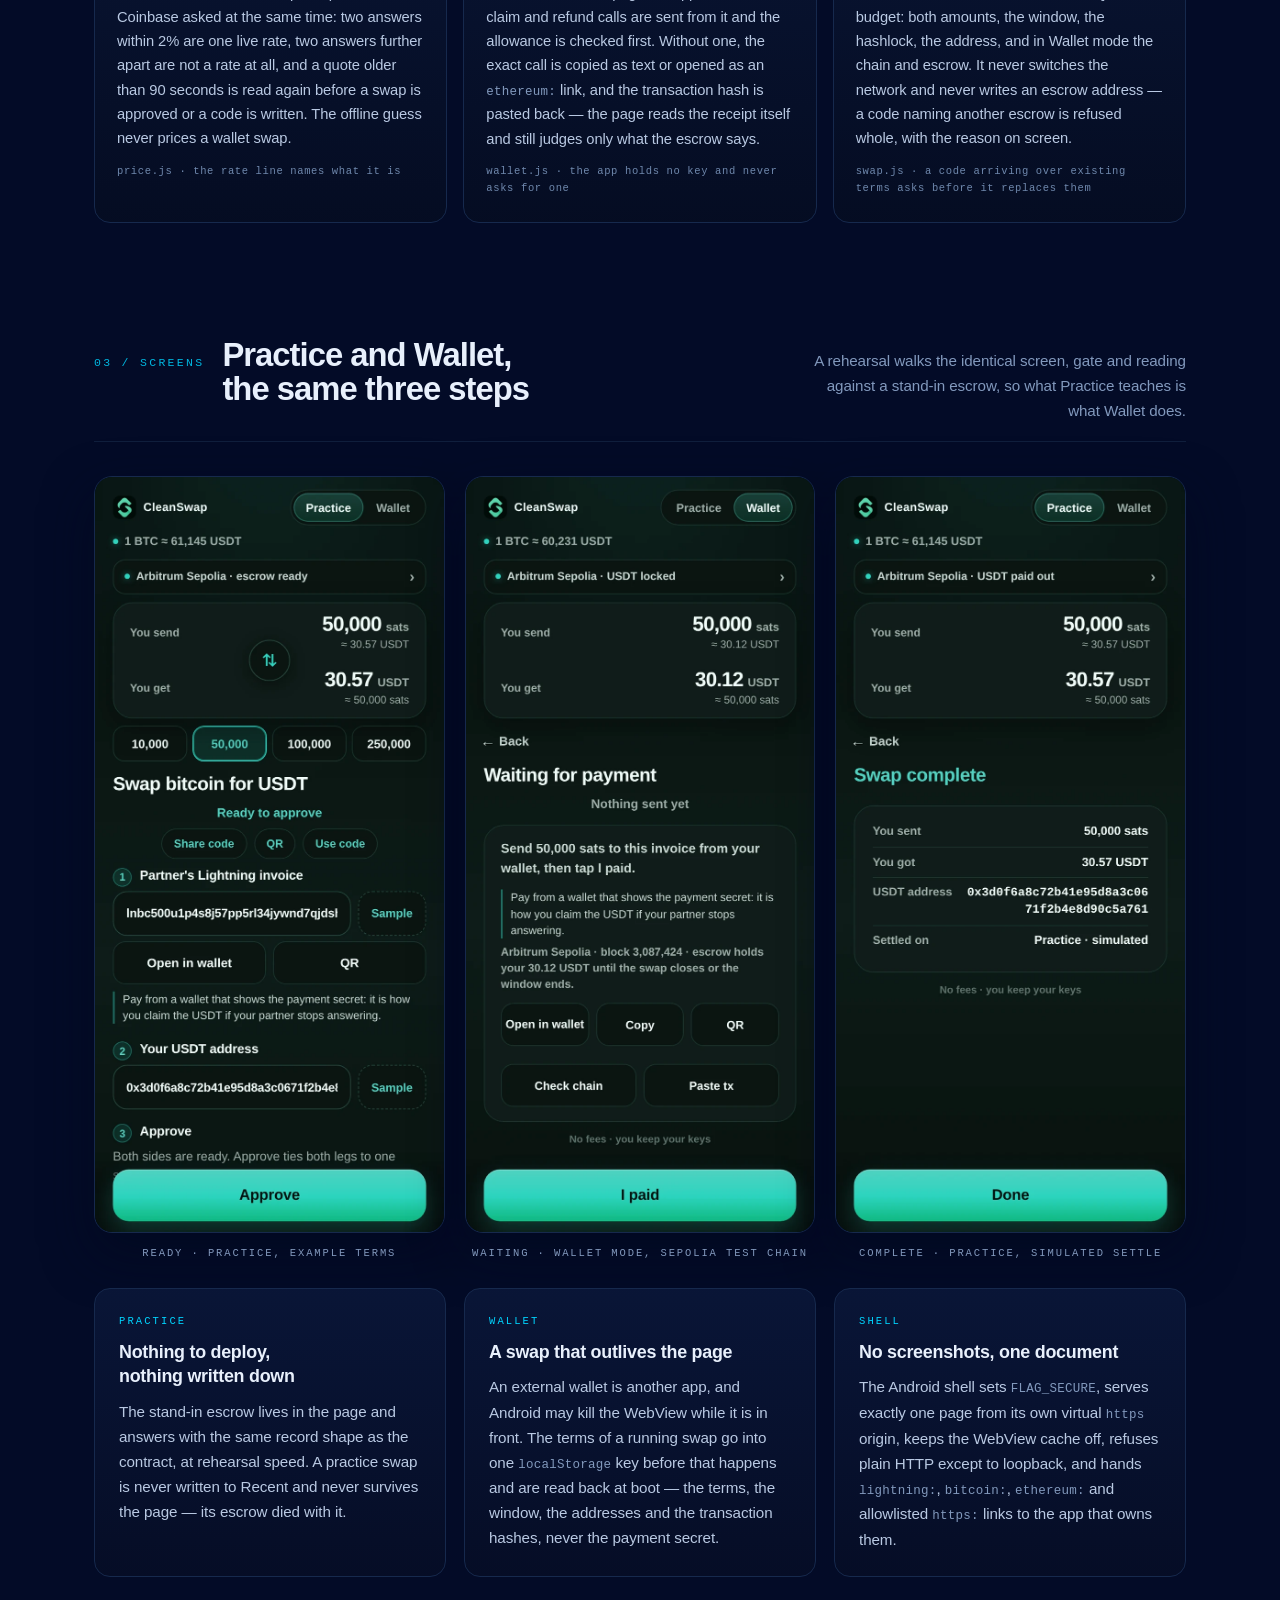
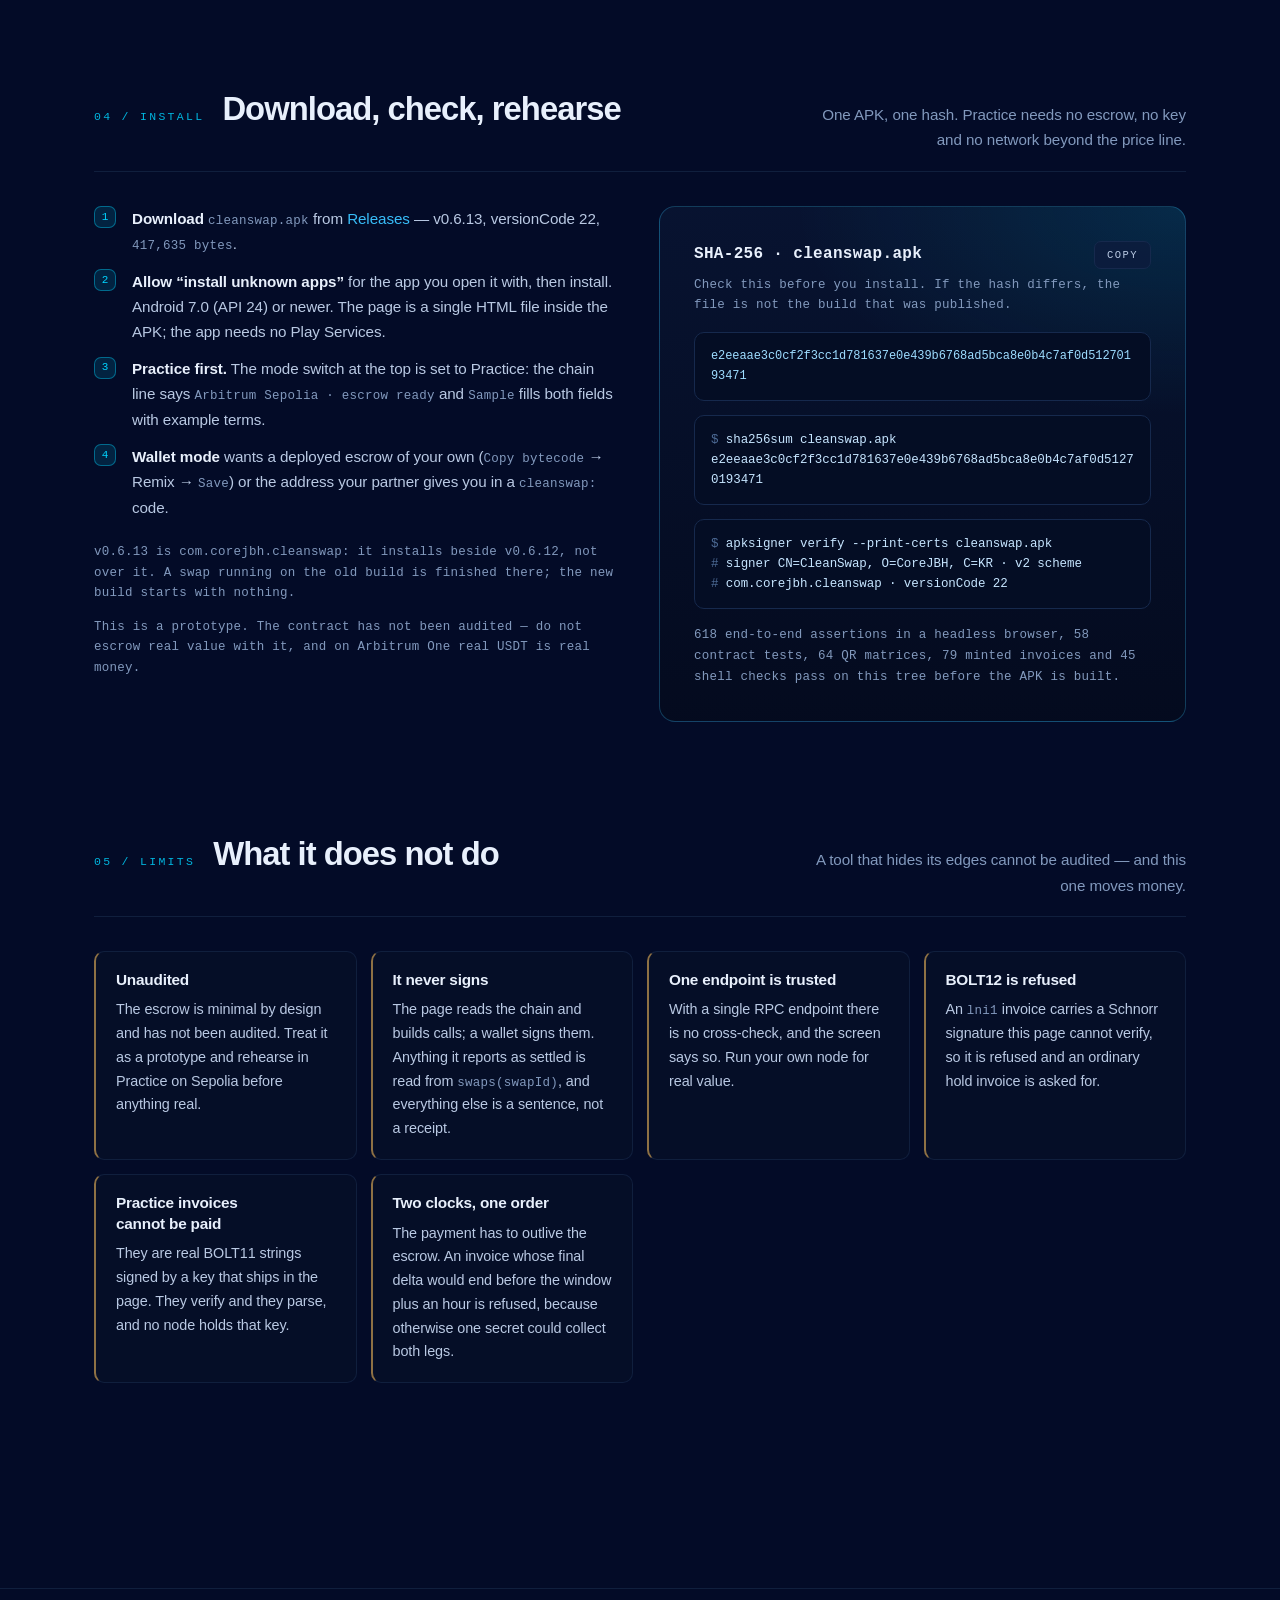
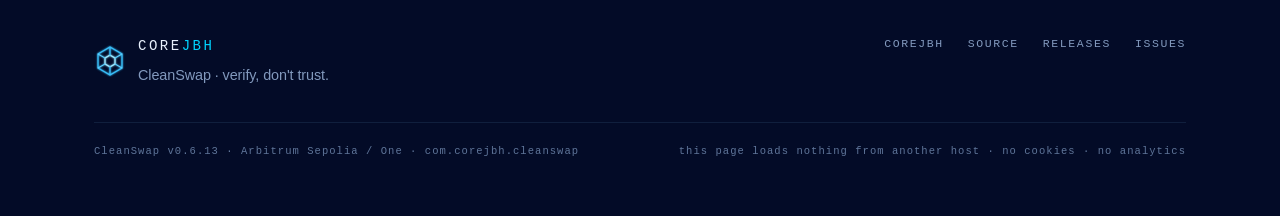
==== commit 6d792aac: "CleanSwap demo: the receipt fits, and the steps fold into a summary as it arrives" ====
--- a/cleanswap/index.html
+++ b/cleanswap/index.html
@@ -130,7 +130,7 @@
 
         <div class="shots" style="grid-template-columns:minmax(0,1fr);justify-items:center">
           <figure class="shot reveal shot-demo">
-            <img src="../assets/img/cs-demo.gif?v=2026-11-28b" width="540" height="1170" alt="CleanSwap in Practice mode, moving: the rate ticks and 50,000 sats is converted live to about 30.57 USDT, Approve opens the HTLC panel and its three steps fill in order, Lock, Preimage and Claim, ending on Swap complete with the same 50,000 sats and 30.57 USDT" loading="lazy" decoding="async">
+            <img src="../assets/img/cs-demo.gif?v=2026-11-28c" width="540" height="1170" alt="CleanSwap in Practice mode, moving: the rate ticks and 50,000 sats is converted live to about 30.57 USDT, Approve opens the HTLC panel and its three steps fill in order, Lock, Preimage and Claim, ending on Swap complete with the same 50,000 sats and 30.57 USDT" loading="lazy" decoding="async">
             <figcaption>Practice: rate → approve → lock · preimage · claim → complete · every value is an example</figcaption>
           </figure>
         </div>
